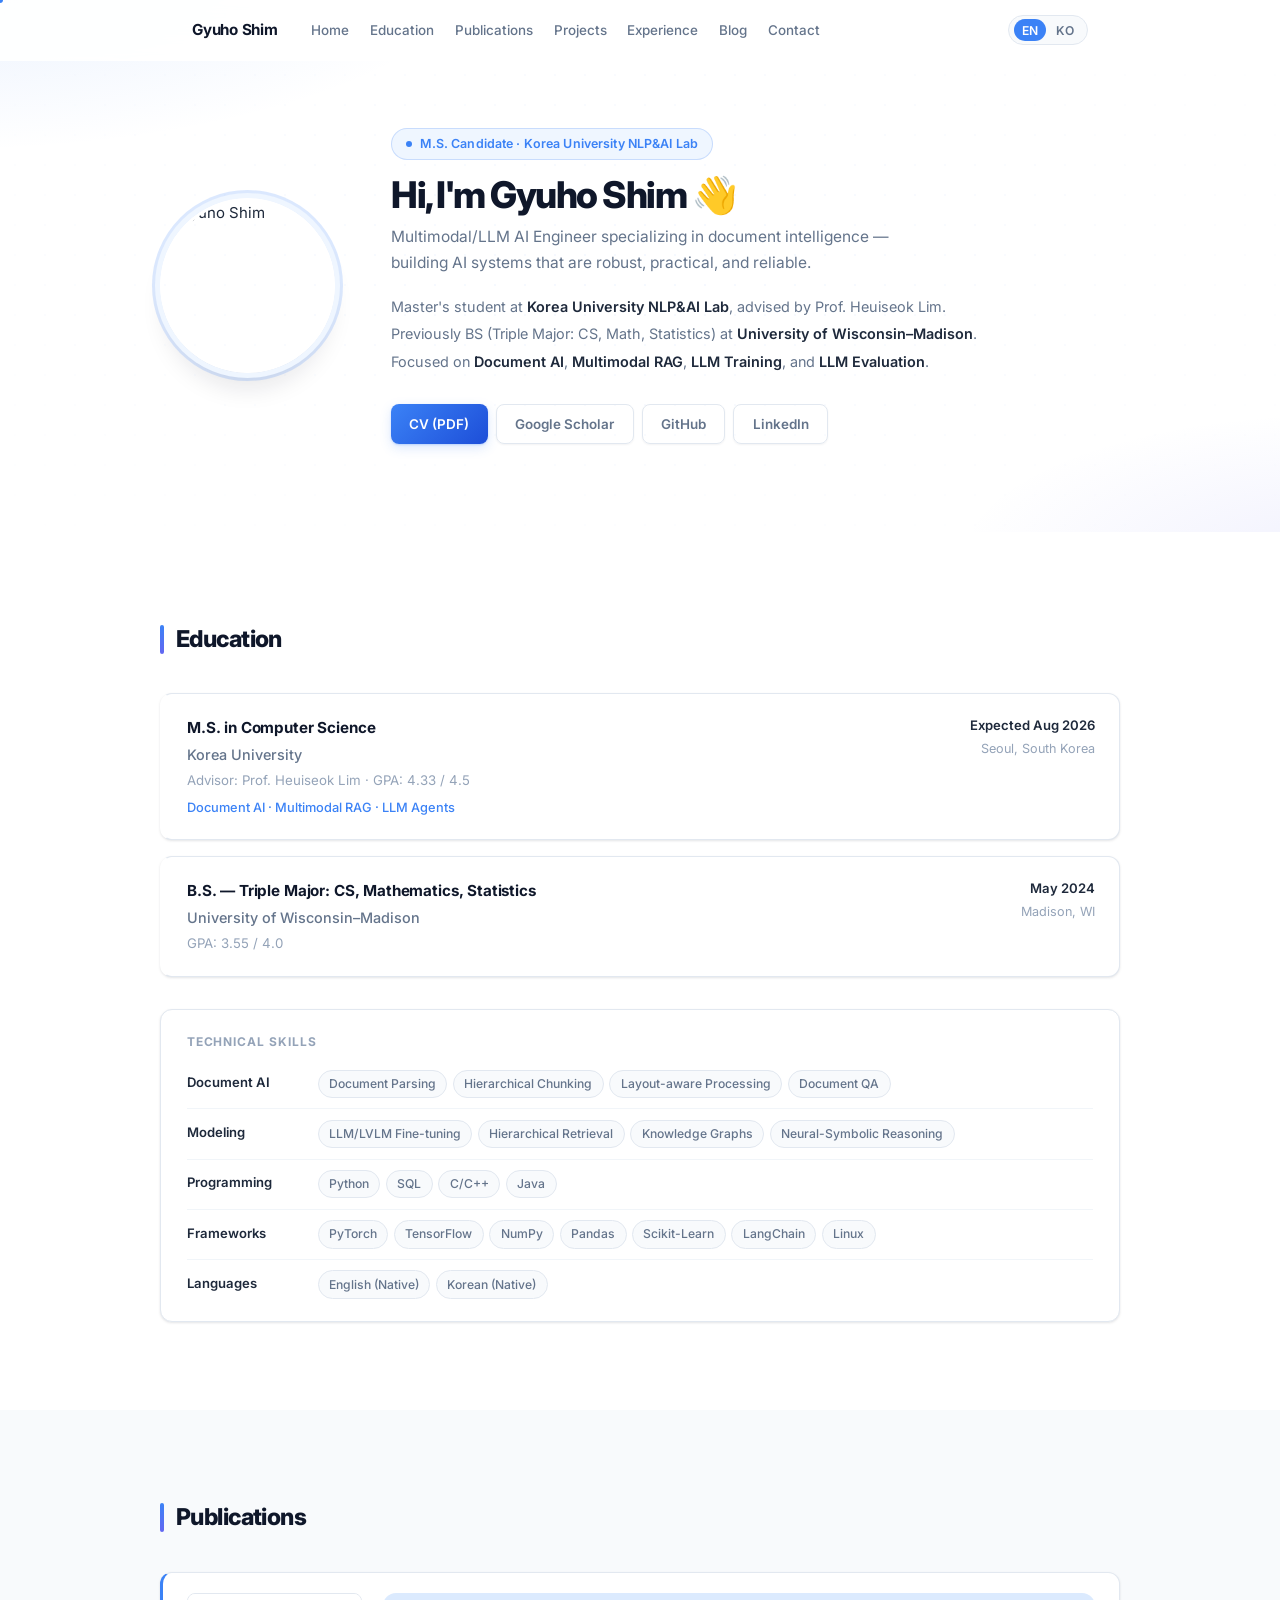
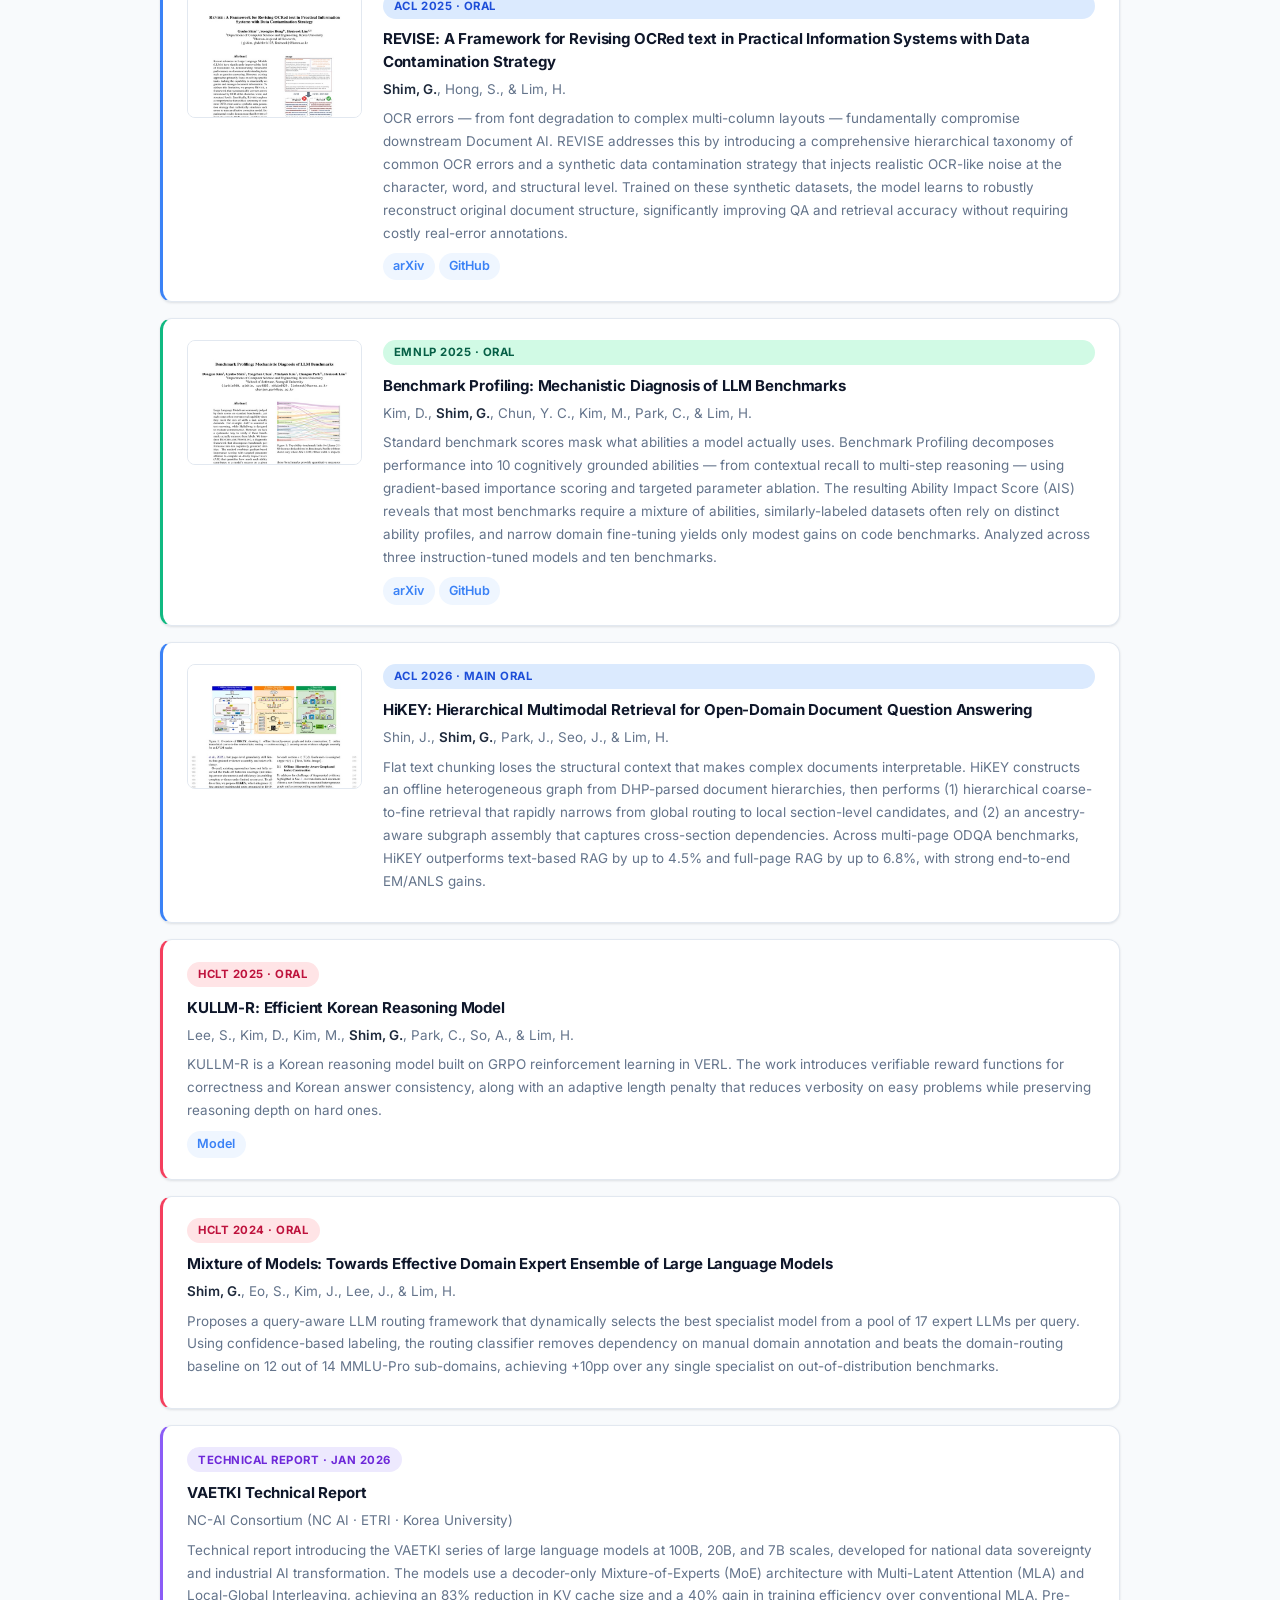
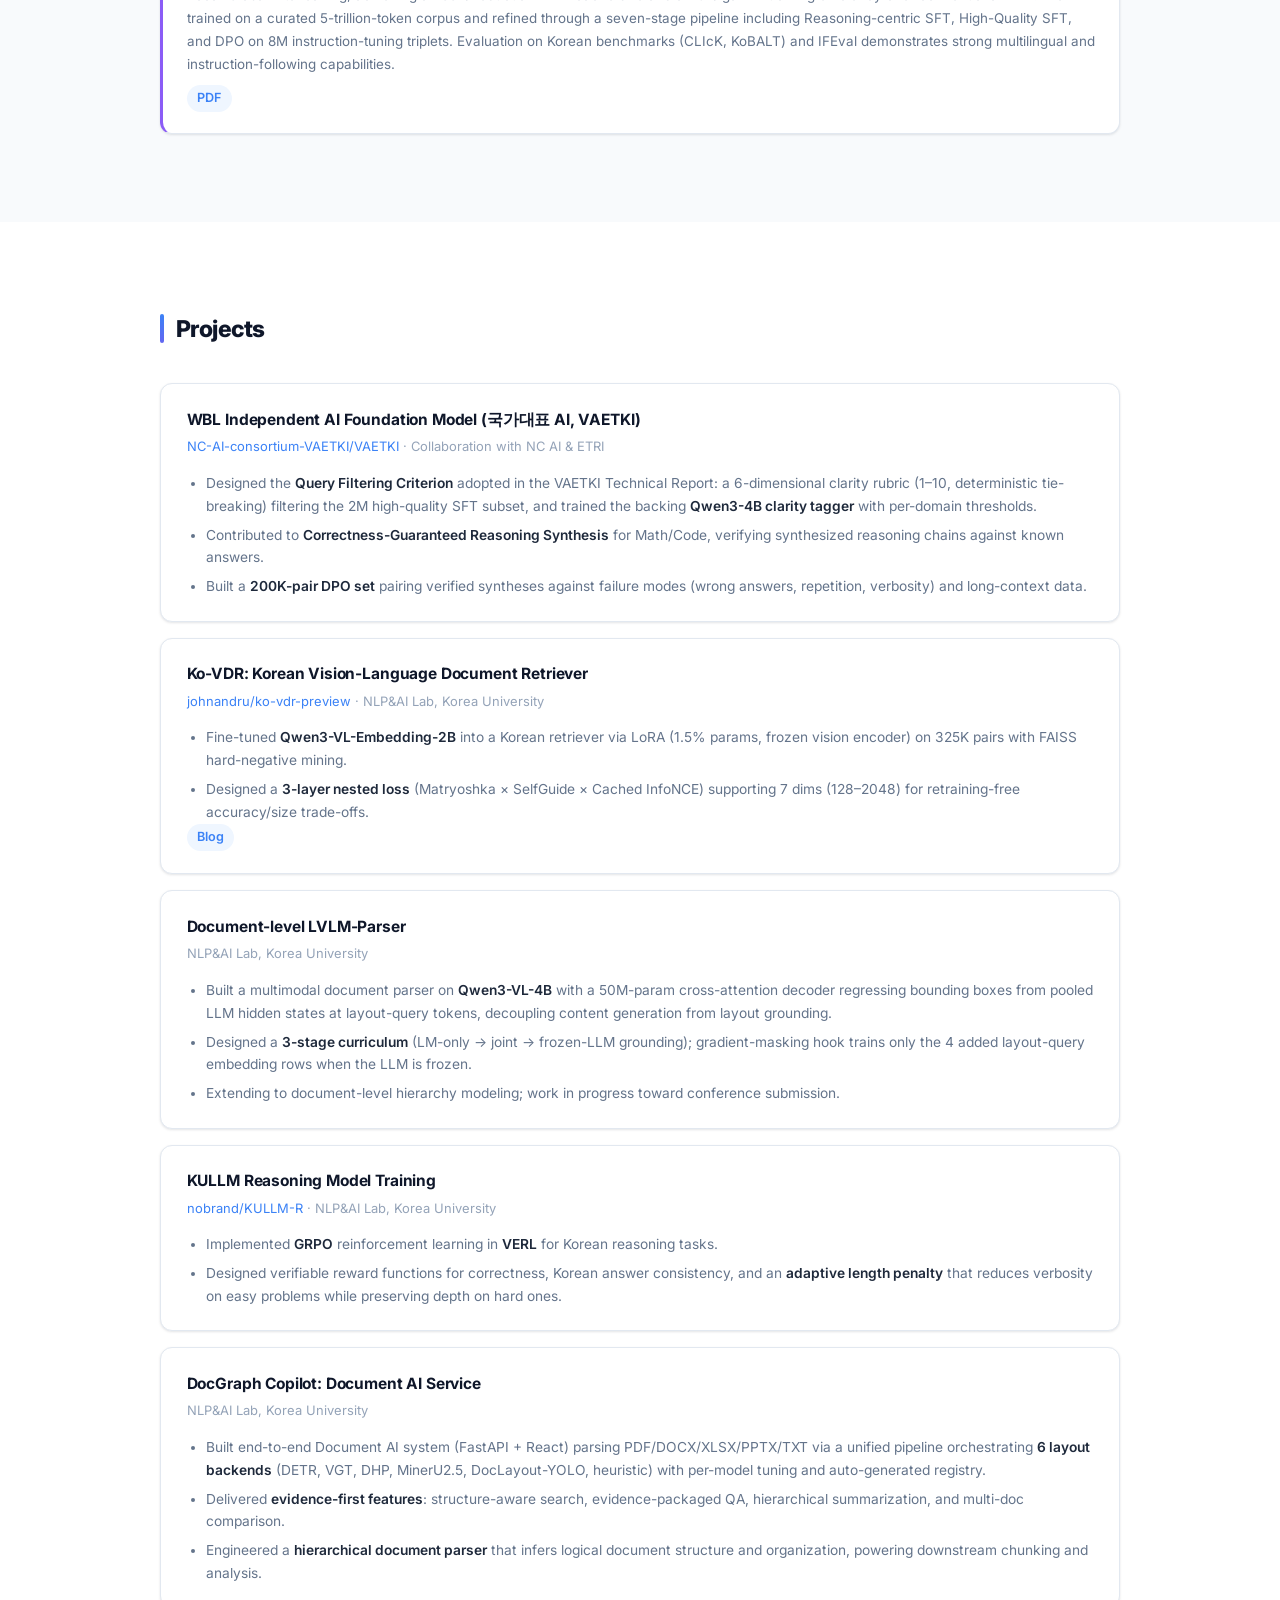
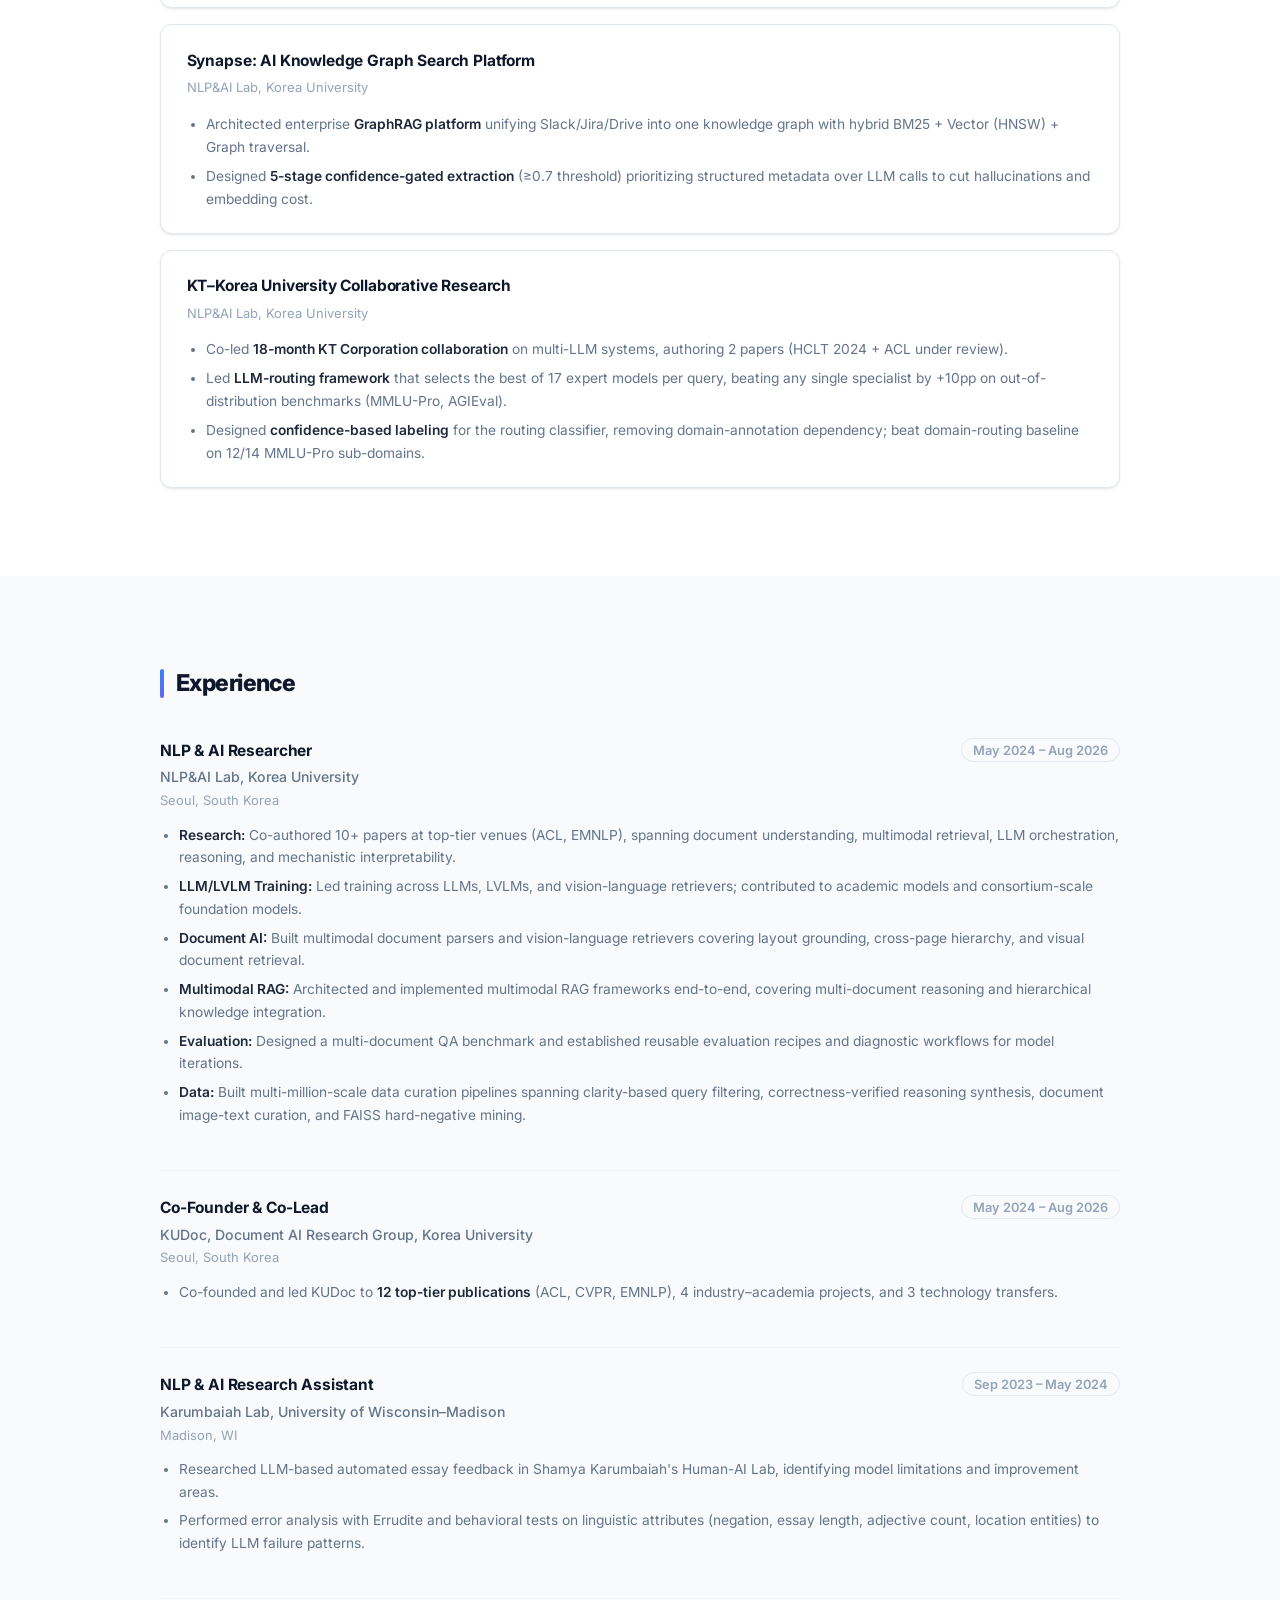
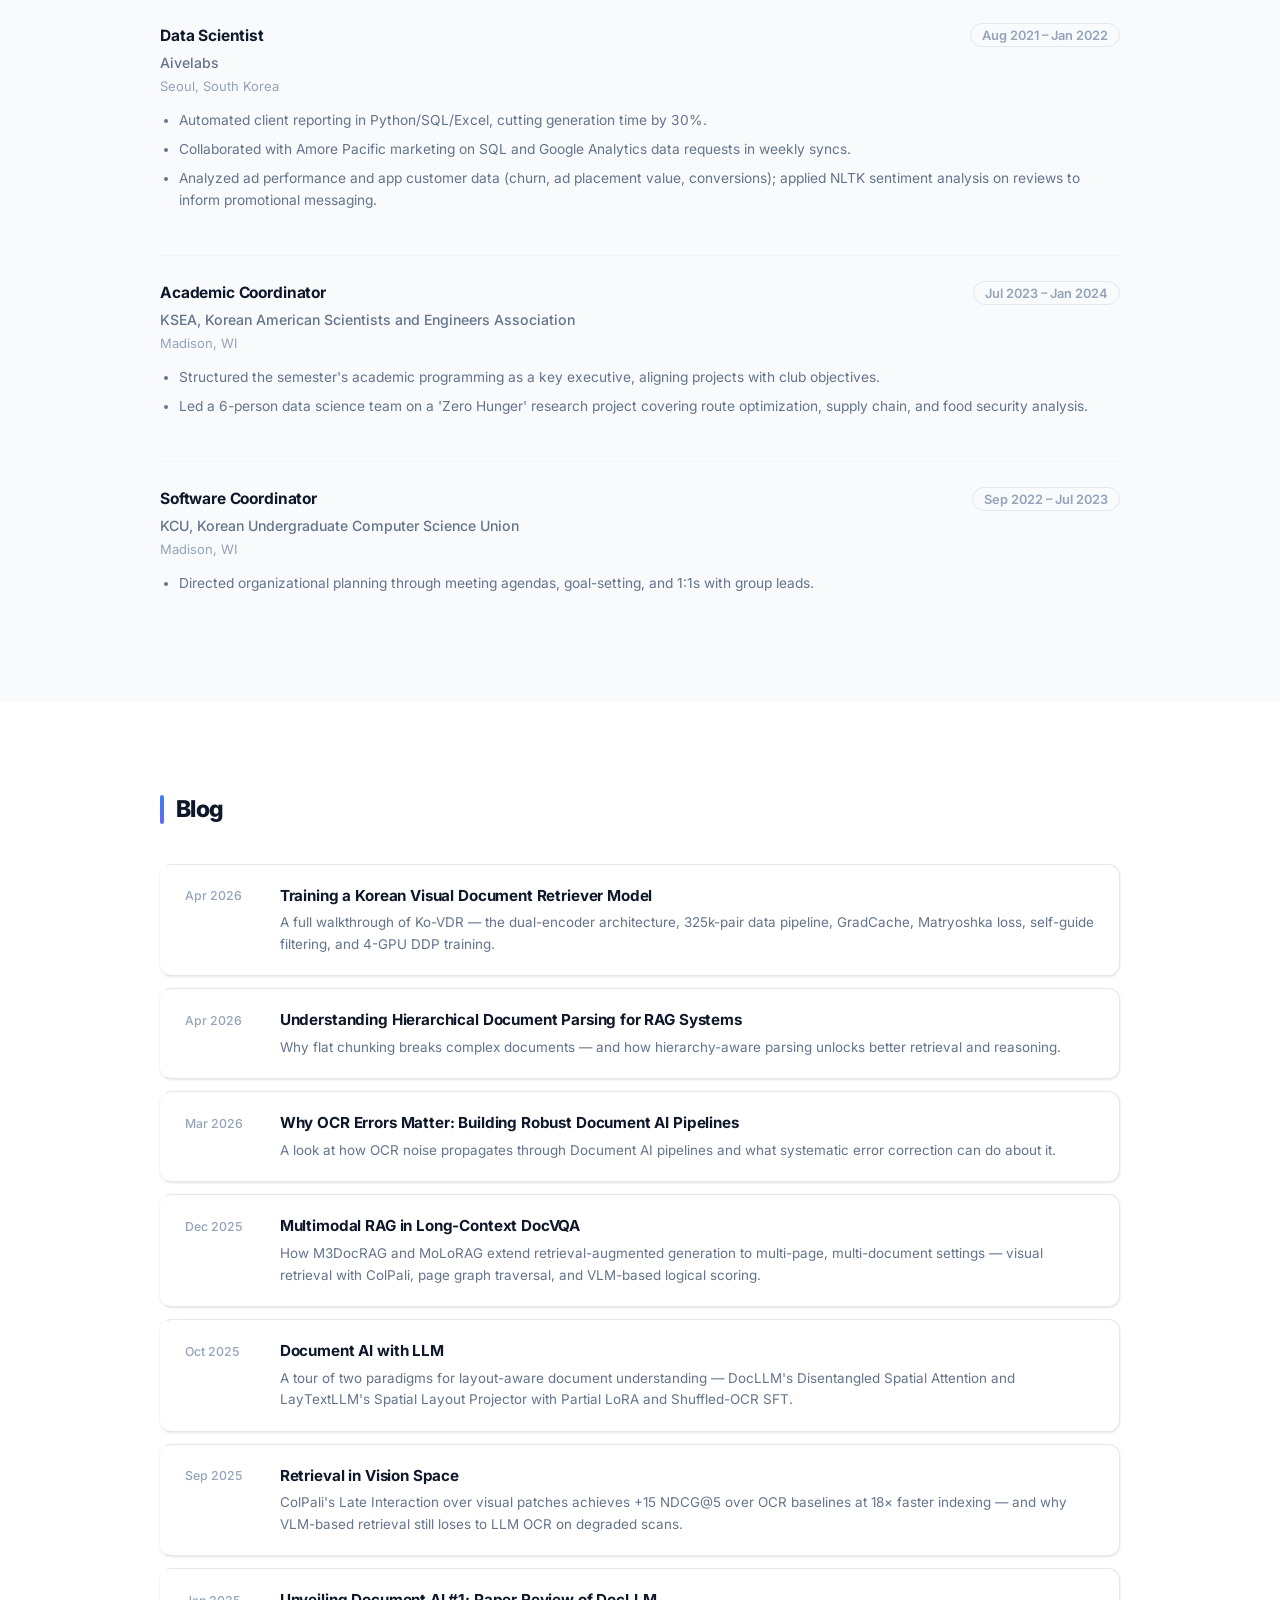
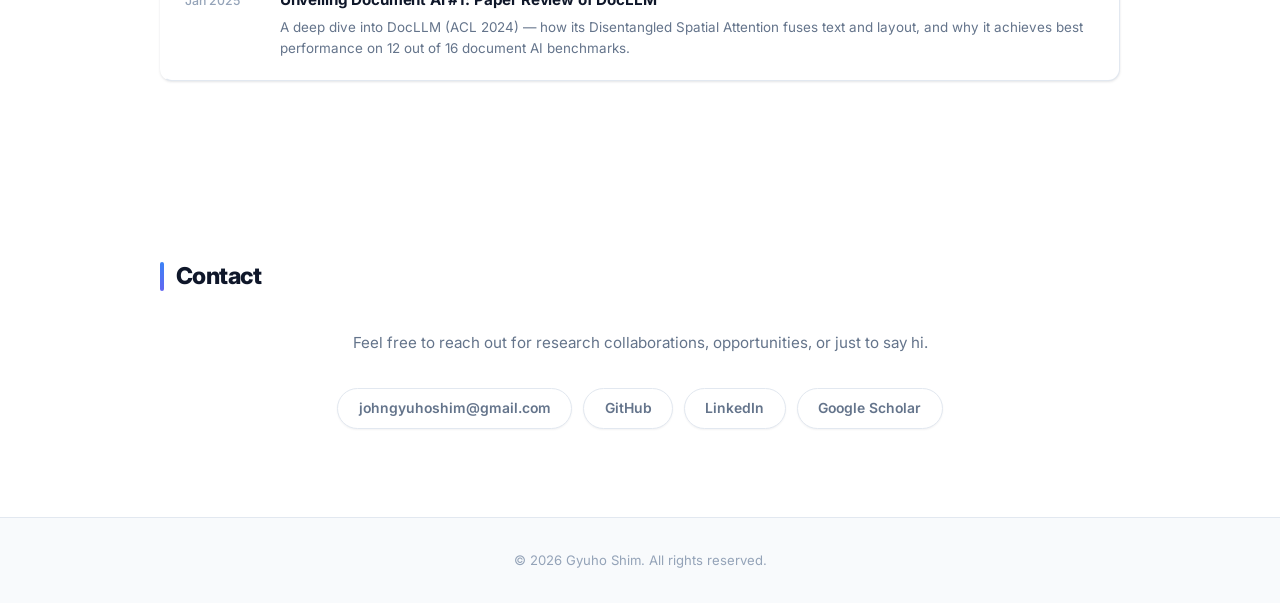
==== index.html @ e2cc8256 "Sort blog list newest-first by date Co-Authored-By: Claude Sonnet 4.6 <noreply@anthropic.com>" ====
<!DOCTYPE html>
<html lang="en">
<head>
  <meta charset="UTF-8" />
  <meta name="viewport" content="width=device-width, initial-scale=1.0" />
  <title>Gyuho Shim</title>
  <link rel="stylesheet" href="style.css" />
  <link rel="preconnect" href="https://fonts.googleapis.com" />
  <link href="https://fonts.googleapis.com/css2?family=Inter:wght@300;400;500;600;700&display=swap" rel="stylesheet" />
  <script type="application/ld+json">
  {
    "@context": "https://schema.org",
    "@type": "Person",
    "name": "Gyuho Shim",
    "jobTitle": "LLM Engineer / Researcher",
    "affiliation": { "@type": "Organization", "name": "Korea University NLP&AI Lab" },
    "url": "https://gyuhoshim.github.io",
    "sameAs": [
      "https://github.com/gyuhoshim",
      "https://www.linkedin.com/in/gyuho-s-039a73220/",
      "https://scholar.google.com/citations?user=6Oq0qSIAAAAJ"
    ],
    "knowsAbout": ["Large Language Models", "Document AI", "Multimodal RAG", "LLM Evaluation", "Mechanistic Interpretability"]
  }
  </script>
</head>
<body>

<div class="cursor-dot" id="cursorDot"></div>

<!-- ===== NAVIGATION ===== -->
<nav id="navbar">
  <div class="nav-inner">
    <span class="nav-name">Gyuho Shim</span>
    <ul class="nav-links">
      <li><a href="#home">Home</a></li>
      <li><a href="#education">Education</a></li>
      <li><a href="#publications">Publications</a></li>
      <li><a href="#projects">Projects</a></li>
      <li><a href="#experience">Experience</a></li>
      <li><a href="#blog">Blog</a></li>
      <li><a href="#contact">Contact</a></li>
    </ul>
    <div class="lang-toggle">
      <button class="lang-btn active" onclick="setLang('en')">EN</button>
      <span>|</span>
      <button class="lang-btn" onclick="setLang('ko')">KO</button>
    </div>
  </div>
</nav>

<!-- ===== HERO ===== -->
<section id="home" class="hero">
  <div class="hero-inner">
    <img
      src="https://avatars.githubusercontent.com/u/76989110?v=4"
      alt="Gyuho Shim"
      class="profile-photo"
      onmouseover="this.src='images/dd.jpeg'"
      onmouseout="this.src='https://avatars.githubusercontent.com/u/76989110?v=4'"
    />
    <div class="hero-text">
      <div class="status-badge en">M.S. Candidate · Korea University NLP&amp;AI Lab</div>
      <div class="status-badge ko" style="display:none">석사과정 · 고려대학교 NLP&amp;AI Lab</div>
      <h1 class="en">Hi, I'm Gyuho Shim 👋</h1>
      <h1 class="ko" style="display:none">안녕하세요, 심규호입니다 👋</h1>
      <p class="tagline en">Multimodal/LLM AI Engineer specializing in document intelligence — building AI systems that are robust, practical, and reliable.</p>
      <p class="tagline ko" style="display:none">문서 지능 특화 멀티모달/LLM AI 엔지니어 — 견고하고 실용적이며 신뢰할 수 있는 AI 시스템 구축.</p>
      <p class="bio en">
        Master's student at <strong>Korea University NLP&amp;AI Lab</strong>, advised by Prof. Heuiseok Lim.<br/>
        Previously BS (Triple Major: CS, Math, Statistics) at <strong>University of Wisconsin–Madison</strong>.<br/>
        Focused on <strong>Document AI</strong>, <strong>Multimodal RAG</strong>, <strong>LLM Training</strong>, and <strong>LLM Evaluation</strong>.
      </p>
      <p class="bio ko" style="display:none">
        고려대학교 NLP&amp;AI Lab 석사과정 (지도교수: 임희석 교수님).<br/>
        이전에 위스콘신-매디슨 대학교 CS·수학·통계 트리플 전공 학사 취득.<br/>
        Document AI, Multimodal RAG, LLM 학습 및 평가 연구.
      </p>
      <div class="hero-links">
        <a href="bio/resume.pdf" class="btn" target="_blank">CV (PDF)</a>
        <a href="https://scholar.google.com/citations?user=6Oq0qSIAAAAJ" class="btn btn-outline" target="_blank">Google Scholar</a>
        <a href="https://github.com/gyuhoshim" class="btn btn-outline" target="_blank">GitHub</a>
        <a href="https://www.linkedin.com/in/gyuho-s-039a73220/" class="btn btn-outline" target="_blank">LinkedIn</a>
      </div>
    </div>
  </div>
</section>

<!-- ===== EDUCATION ===== -->
<section id="education">
  <div class="container">
    <h2 class="section-title en">Education</h2>
    <h2 class="section-title ko" style="display:none">학력</h2>
    <div class="edu-list">

      <div class="edu-item">
        <div class="edu-left">
          <div class="edu-degree en">M.S. in Computer Science</div>
          <div class="edu-degree ko" style="display:none">컴퓨터공학 석사</div>
          <div class="edu-school">Korea University</div>
          <div class="edu-detail en">Advisor: Prof. Heuiseok Lim · GPA: 4.33 / 4.5</div>
          <div class="edu-detail ko" style="display:none">지도교수: 임희석 교수님 · 학점: 4.33 / 4.5</div>
          <div class="edu-focus en">Document AI · Multimodal RAG · LLM Agents</div>
          <div class="edu-focus ko" style="display:none">Document AI · Multimodal RAG · LLM 에이전트</div>
        </div>
        <div class="edu-right">
          <span class="edu-date">Expected Aug 2026</span>
          <span class="edu-location">Seoul, South Korea</span>
        </div>
      </div>

      <div class="edu-item">
        <div class="edu-left">
          <div class="edu-degree en">B.S. — Triple Major: CS, Mathematics, Statistics</div>
          <div class="edu-degree ko" style="display:none">학사 — CS · 수학 · 통계 트리플 전공</div>
          <div class="edu-school">University of Wisconsin–Madison</div>
          <div class="edu-detail en">GPA: 3.55 / 4.0</div>
          <div class="edu-detail ko" style="display:none">학점: 3.55 / 4.0</div>
        </div>
        <div class="edu-right">
          <span class="edu-date">May 2024</span>
          <span class="edu-location">Madison, WI</span>
        </div>
      </div>

    </div>

    <div class="skills-block">
      <h3 class="en">Technical Skills</h3>
      <h3 class="ko" style="display:none">기술 스택</h3>
      <div class="skill-row">
        <span class="skill-label">Document AI</span>
        <div class="skill-chips">
          <span class="chip">Document Parsing</span>
          <span class="chip">Hierarchical Chunking</span>
          <span class="chip">Layout-aware Processing</span>
          <span class="chip">Document QA</span>
        </div>
      </div>
      <div class="skill-row">
        <span class="skill-label">Modeling</span>
        <div class="skill-chips">
          <span class="chip">LLM/LVLM Fine-tuning</span>
          <span class="chip">Hierarchical Retrieval</span>
          <span class="chip">Knowledge Graphs</span>
          <span class="chip">Neural-Symbolic Reasoning</span>
        </div>
      </div>
      <div class="skill-row">
        <span class="skill-label">Programming</span>
        <div class="skill-chips">
          <span class="chip">Python</span>
          <span class="chip">SQL</span>
          <span class="chip">C/C++</span>
          <span class="chip">Java</span>
        </div>
      </div>
      <div class="skill-row">
        <span class="skill-label">Frameworks</span>
        <div class="skill-chips">
          <span class="chip">PyTorch</span>
          <span class="chip">TensorFlow</span>
          <span class="chip">NumPy</span>
          <span class="chip">Pandas</span>
          <span class="chip">Scikit-Learn</span>
          <span class="chip">LangChain</span>
          <span class="chip">Linux</span>
        </div>
      </div>
      <div class="skill-row">
        <span class="skill-label">Languages</span>
        <div class="skill-chips">
          <span class="chip">English (Native)</span>
          <span class="chip">Korean (Native)</span>
        </div>
      </div>
    </div>
  </div>
</section>

<!-- ===== PUBLICATIONS ===== -->
<section id="publications" class="section-alt">
  <div class="container">
    <h2 class="section-title en">Publications</h2>
    <h2 class="section-title ko" style="display:none">논문</h2>
    <div class="pub-list">

      <div class="pub-card pub-card-fig">
        <img src="images/papers/revise.jpg" alt="REVISE figure" class="pub-fig" />
        <div class="pub-body">
          <div class="pub-venue venue-acl">ACL 2025 · Oral</div>
          <div class="pub-title">REVISE: A Framework for Revising OCRed text in Practical Information Systems with Data Contamination Strategy</div>
          <div class="pub-authors"><strong>Shim, G.</strong>, Hong, S., &amp; Lim, H.</div>
          <div class="pub-desc en">
            OCR errors — from font degradation to complex multi-column layouts — fundamentally compromise downstream Document AI. REVISE addresses this by introducing a comprehensive hierarchical taxonomy of common OCR errors and a synthetic data contamination strategy that injects realistic OCR-like noise at the character, word, and structural level. Trained on these synthetic datasets, the model learns to robustly reconstruct original document structure, significantly improving QA and retrieval accuracy without requiring costly real-error annotations.
          </div>
          <div class="pub-desc ko" style="display:none">
            폰트 열화에서 복잡한 다단 레이아웃까지 다양한 OCR 오류를 포괄하는 계층적 분류 체계를 제안하고, 합성 데이터 오염 전략으로 현실적인 OCR 노이즈를 주입해 문서 원본 구조를 복원하는 프레임워크. 실제 오류 어노테이션 없이도 QA 및 검색 정확도를 유의미하게 개선.
          </div>
          <div class="pub-links">
            <a href="https://arxiv.org/abs/2604.08115" target="_blank">arXiv</a>
            <a href="https://github.com/gyuhoshim/revise-ocr-correction" target="_blank">GitHub</a>
          </div>
        </div>
      </div>

      <div class="pub-card pub-card-fig">
        <img src="images/papers/benchmark_profiling.jpg" alt="Benchmark Profiling figure" class="pub-fig" />
        <div class="pub-body">
          <div class="pub-venue venue-emnlp">EMNLP 2025 · Oral</div>
          <div class="pub-title">Benchmark Profiling: Mechanistic Diagnosis of LLM Benchmarks</div>
          <div class="pub-authors">Kim, D., <strong>Shim, G.</strong>, Chun, Y. C., Kim, M., Park, C., &amp; Lim, H.</div>
          <div class="pub-desc en">
            Standard benchmark scores mask what abilities a model actually uses. Benchmark Profiling decomposes performance into 10 cognitively grounded abilities — from contextual recall to multi-step reasoning — using gradient-based importance scoring and targeted parameter ablation. The resulting Ability Impact Score (AIS) reveals that most benchmarks require a mixture of abilities, similarly-labeled datasets often rely on distinct ability profiles, and narrow domain fine-tuning yields only modest gains on code benchmarks. Analyzed across three instruction-tuned models and ten benchmarks.
          </div>
          <div class="pub-desc ko" style="display:none">
            표준 벤치마크 점수가 숨기는 실제 모델 능력을 10가지 인지적 능력으로 분해. 그래디언트 기반 중요도 점수와 타겟 파라미터 제거를 통해 Ability Impact Score(AIS) 산출. 대부분의 벤치마크가 복수의 능력을 요구하며, 유사 레이블 데이터셋도 서로 다른 능력 프로파일을 가짐을 발견.
          </div>
          <div class="pub-links">
            <a href="https://arxiv.org/abs/2510.01232" target="_blank">arXiv</a>
            <a href="https://github.com/junkim100/Benchmark-Profiling" target="_blank">GitHub</a>
          </div>
        </div>
      </div>

      <div class="pub-card pub-card-fig">
        <img src="images/papers/hikey.jpg" alt="HiKEY figure" class="pub-fig" />
        <div class="pub-body">
          <div class="pub-venue venue-acl">ACL 2026 · Main Oral</div>
          <div class="pub-title">HiKEY: Hierarchical Multimodal Retrieval for Open-Domain Document Question Answering</div>
          <div class="pub-authors">Shin, J., <strong>Shim, G.</strong>, Park, J., Seo, J., &amp; Lim, H.</div>
          <div class="pub-desc en">
            Flat text chunking loses the structural context that makes complex documents interpretable. HiKEY constructs an offline heterogeneous graph from DHP-parsed document hierarchies, then performs (1) hierarchical coarse-to-fine retrieval that rapidly narrows from global routing to local section-level candidates, and (2) an ancestry-aware subgraph assembly that captures cross-section dependencies. Across multi-page ODQA benchmarks, HiKEY outperforms text-based RAG by up to 4.5% and full-page RAG by up to 6.8%, with strong end-to-end EM/ANLS gains.
          </div>
          <div class="pub-desc ko" style="display:none">
            DHP 파싱 기반 오프라인 이종 계층 그래프를 구축하고, 전역 라우팅에서 로컬 섹션 수준 후보로 좁혀가는 계층적 코스-투-파인 검색과 조상 인식 서브그래프 조합을 수행. 텍스트 기반 RAG 대비 최대 4.5%, 전체 페이지 RAG 대비 최대 6.8% 성능 향상.
          </div>
        </div>
      </div>

      <!--
      <div class="pub-card pub-card-fig">
        <img src="images/papers/crossdocvqa.jpg" alt="CrossDocVQA figure" class="pub-fig" />
        <div class="pub-body">
          <div class="pub-venue venue-review">ARR 2026 · Under Review</div>
          <div class="pub-title">CrossDocVQA: A Page-Grounded Diagnostic Benchmark for Open-Domain Cross-Document Multimodal QA</div>
          <div class="pub-authors"><strong>Shim, G.</strong>, Shin, J., Kim, D., Seo, J., &amp; Lim, H.</div>
          <div class="pub-desc en">
            Real-world questions rarely have answers neatly contained in a single document — evidence is often dispersed across tables, figures, and text in multiple PDFs. CrossDocVQA provides a page-grounded diagnostic benchmark specifically targeting this gap: each question requires synthesizing evidence across document boundaries, with supporting pages explicitly annotated. An agent-assisted curation pipeline validates evidence units and assigns page-level grounding. The companion CrossDocRAG baseline integrates document-level priors with page-level retrieval, serving as a reference for future cross-document multimodal reasoning systems.
          </div>
          <div class="pub-desc ko" style="display:none">
            실제 질문은 여러 PDF의 표·그림·텍스트에 흩어진 근거를 종합해야 하는 경우가 많음. CrossDocVQA는 이 갭을 타겟으로 하는 페이지 수준 어노테이션 진단 벤치마크로, 에이전트 보조 큐레이션 파이프라인과 CrossDocRAG 베이스라인을 함께 제공.
          </div>
          <div class="pub-links">
            <a href="https://github.com/gyuhoshim/CrossDocVQA" target="_blank">GitHub</a>
          </div>
        </div>
      </div>

      <div class="pub-card pub-card-fig">
        <img src="images/papers/pilar.jpg" alt="PILAR figure" class="pub-fig" />
        <div class="pub-body">
          <div class="pub-venue venue-review">ARR 2026 · Under Review</div>
          <div class="pub-title">PILAR: A Page-Grounded Unified Evidence Representation via an Entity-Linked Assertion Graph for Open-Domain QA Agents over Multimodal Document Corpora</div>
          <div class="pub-authors">Shin, J., <strong>Shim, G.</strong>, Lee, J., &amp; Seo, J.</div>
          <div class="pub-desc en">
            Retrieved evidence from multimodal documents — sentences, table cells, figure captions — lives in disconnected representational spaces, making it hard for QA agents to reason across them. PILAR maps all evidence types into a unified entity-linked assertion graph with strict page-level provenance. Each fact becomes a node linked by entity relationships, enabling graph-traversal reasoning across cross-page and cross-document evidence. PILAR achieves +1.6 EM over flat retrieval and +5.9 EM on 3-hop questions in a shared-reader evaluation across 4 frameworks and 14 retrieval backends.
          </div>
          <div class="pub-desc ko" style="display:none">
            문장·표 셀·그림 캡션 등 이기종 근거를 페이지 수준 출처가 보존된 통합 엔티티 연결 단언 그래프로 매핑. 그래프 순회 추론으로 크로스 페이지·크로스 문서 근거 처리. 플랫 검색 대비 EM +1.6, 3-홉 질문에서 +5.9 달성.
          </div>
        </div>
      </div>

      <div class="pub-card pub-card-fig">
        <img src="images/papers/towards_comprehension.jpg" alt="Towards Computational Comprehension" class="pub-fig" />
        <div class="pub-body">
          <div class="pub-venue venue-review">ACL 2026 · Under Review</div>
          <div class="pub-title">Towards Computational Comprehension: A Non-Anthropocentric Framework for Evaluating LLM Understanding</div>
          <div class="pub-authors">Kim, D., <strong>Shim, G.</strong>, Kim, M., Park, C., &amp; Lim, H.</div>
          <div class="pub-desc en">
            Anthropocentric benchmarks — designed around human-centric tasks like reading comprehension and analogical reasoning — may not capture what LLMs genuinely understand. This position paper introduces <em>Computational Comprehension</em> as an alternative: a framework that tests whether a model maintains concept-level invariance under input transformations, probes how subtle contextual shifts affect downstream reasoning, and measures the depth of a model's internal conceptual grounding beyond surface-level pattern matching. The framework proposes three evaluation principles and demonstrates how existing benchmarks inadequately surface these distinctions.
          </div>
          <div class="pub-desc ko" style="display:none">
            인간 중심 벤치마크의 한계를 지적하고 입력 변환 하에서 개념 수준 불변성을 테스트하는 비인간 중심 평가 프레임워크 Computational Comprehension 제안. 표층 패턴 매칭을 넘어 모델의 내부 개념적 근거 깊이를 측정하는 세 가지 평가 원칙 제시.
          </div>
        </div>
      </div>

      <div class="pub-card pub-card-fig">
        <img src="images/papers/mixture_of_models.jpg" alt="Mixture-of-Models figure" class="pub-fig" />
        <div class="pub-body">
          <div class="pub-venue venue-review">ARR 2026 · Under Review</div>
          <div class="pub-title">Mixture-of-Models: A Loosely-coupled LLM Orchestration Framework for Multi-Domain Task Solving</div>
          <div class="pub-authors">Hong, S., <strong>Shim, G.</strong>, Eo, S., Kim, J., Lee, J., &amp; Lim, H.</div>
          <div class="pub-desc en">
            Specialized LLMs excel within their target domains but degrade sharply on out-of-distribution inputs — and training a single model to cover all domains is resource-prohibitive. MoM proposes a loosely-coupled orchestration approach: a lightweight orchestrator is trained to dynamically route each query to the most suitable specialist LLM from a publicly available pool, using confidence scores as guidance. At inference time, only the selected model runs, making the system both efficient and adaptive. MoM consistently outperforms any individual specialist model in both in-distribution and out-of-distribution scenarios across mathematics, medicine, and legal domains.
          </div>
          <div class="pub-desc ko" style="display:none">
            공개 LLM 풀에서 쿼리별로 가장 적합한 전문 모델을 신뢰도 점수 기반으로 선택하는 경량 오케스트레이터 훈련. 수학·의학·법률 도메인에서 개별 전문 모델 대비 인도메인·아웃오브도메인 모두 일관되게 우수한 성능 달성.
          </div>
        </div>
      </div>
      -->

      <div class="pub-card">
        <div class="pub-venue venue-hclt">HCLT 2025 · Oral</div>
        <div class="pub-title">KULLM-R: Efficient Korean Reasoning Model</div>
        <div class="pub-authors">Lee, S., Kim, D., Kim, M., <strong>Shim, G.</strong>, Park, C., So, A., &amp; Lim, H.</div>
        <div class="pub-desc en">
          KULLM-R is a Korean reasoning model built on GRPO reinforcement learning in VERL. The work introduces verifiable reward functions for correctness and Korean answer consistency, along with an adaptive length penalty that reduces verbosity on easy problems while preserving reasoning depth on hard ones.
        </div>
        <div class="pub-desc ko" style="display:none">
          VERL 기반 GRPO 강화학습으로 구축한 한국어 추론 모델. 정답 일치도 및 한국어 답변 일관성에 대한 검증 가능한 보상 함수와, 쉬운 문제의 과도한 장황함을 줄이면서 어려운 문제의 추론 깊이를 유지하는 적응형 길이 패널티 도입.
        </div>
        <div class="pub-links">
          <a href="https://huggingface.co/nobrand/KULLM-R" target="_blank">Model</a>
        </div>
      </div>

      <div class="pub-card">
        <div class="pub-venue venue-hclt">HCLT 2024 · Oral</div>
        <div class="pub-title">Mixture of Models: Towards Effective Domain Expert Ensemble of Large Language Models</div>
        <div class="pub-authors"><strong>Shim, G.</strong>, Eo, S., Kim, J., Lee, J., &amp; Lim, H.</div>
        <div class="pub-desc en">
          Proposes a query-aware LLM routing framework that dynamically selects the best specialist model from a pool of 17 expert LLMs per query. Using confidence-based labeling, the routing classifier removes dependency on manual domain annotation and beats the domain-routing baseline on 12 out of 14 MMLU-Pro sub-domains, achieving +10pp over any single specialist on out-of-distribution benchmarks.
        </div>
        <div class="pub-desc ko" style="display:none">
          17개 전문 LLM 풀에서 쿼리별로 최적 모델을 동적으로 선택하는 라우팅 프레임워크. 신뢰도 기반 레이블링으로 수동 도메인 어노테이션 의존성 제거. MMLU-Pro 14개 서브도메인 중 12개에서 도메인 라우팅 기준선 초과, OOD 벤치마크에서 단일 전문 모델 대비 +10pp 달성.
        </div>
      </div>

      <div class="pub-card">
        <div class="pub-venue venue-report">Technical Report · Jan 2026</div>
        <div class="pub-title">VAETKI Technical Report</div>
        <div class="pub-authors">NC-AI Consortium (NC AI · ETRI · Korea University)</div>
        <div class="pub-desc en">
          Technical report introducing the VAETKI series of large language models at 100B, 20B, and 7B scales, developed for national data sovereignty and industrial AI transformation. The models use a decoder-only Mixture-of-Experts (MoE) architecture with Multi-Latent Attention (MLA) and Local-Global Interleaving, achieving an 83% reduction in KV cache size and a 40% gain in training efficiency over conventional MLA. Pre-trained on a curated 5-trillion-token corpus and refined through a seven-stage pipeline including Reasoning-centric SFT, High-Quality SFT, and DPO on 8M instruction-tuning triplets. Evaluation on Korean benchmarks (CLIcK, KoBALT) and IFEval demonstrates strong multilingual and instruction-following capabilities.
        </div>
        <div class="pub-desc ko" style="display:none">
          국가 데이터 주권 및 산업 AI 전환을 위한 100B·20B·7B 규모 VAETKI 시리즈 소개. MoE + MLA + Local-Global Interleaving 아키텍처로 KV 캐시 83% 절감, 학습 효율 40% 향상. 5조 토큰 사전학습 및 7단계 후처리 파이프라인 적용. CLIcK·KoBALT·IFEval에서 강력한 한국어·다국어·명령 수행 능력 검증.
        </div>
        <div class="pub-links">
          <a href="https://github.com/wbl-ncai/VAETKI/blob/releases/v1.0.0/VAETKI_Technical_Report.pdf" target="_blank">PDF</a>
        </div>
      </div>

    </div>
  </div>
</section>

<!-- ===== PROJECTS ===== -->
<section id="projects">
  <div class="container">
    <h2 class="section-title en">Projects</h2>
    <h2 class="section-title ko" style="display:none">프로젝트</h2>
    <div class="proj-list">

      <div class="proj-card">
        <div class="proj-header">
          <div>
            <div class="proj-title">WBL Independent AI Foundation Model (국가대표 AI, VAETKI)</div>
            <div class="proj-collab en">
              <a href="https://huggingface.co/NC-AI-consortium-VAETKI/VAETKI" target="_blank">NC-AI-consortium-VAETKI/VAETKI</a>
              · Collaboration with NC AI &amp; ETRI
            </div>
            <div class="proj-collab ko" style="display:none">NC AI &amp; ETRI 협력</div>
          </div>
        </div>
        <ul class="proj-bullets en">
          <li>Designed the <strong>Query Filtering Criterion</strong> adopted in the VAETKI Technical Report: a 6-dimensional clarity rubric (1–10, deterministic tie-breaking) filtering the 2M high-quality SFT subset, and trained the backing <strong>Qwen3-4B clarity tagger</strong> with per-domain thresholds.</li>
          <li>Contributed to <strong>Correctness-Guaranteed Reasoning Synthesis</strong> for Math/Code, verifying synthesized reasoning chains against known answers.</li>
          <li>Built a <strong>200K-pair DPO set</strong> pairing verified syntheses against failure modes (wrong answers, repetition, verbosity) and long-context data.</li>
        </ul>
        <ul class="proj-bullets ko" style="display:none">
          <li>VAETKI 기술 보고서에 채택된 <strong>쿼리 필터링 기준</strong> 설계: 200만 고품질 SFT 서브셋을 필터링하는 6차원 명확성 루브릭(1–10, 결정론적 동점 처리) 및 도메인별 임계값 적용 <strong>Qwen3-4B 명확성 태거</strong> 학습.</li>
          <li>수학/코드 <strong>정답 보장 추론 합성</strong>에 기여: 합성된 추론 체인을 알려진 정답과 대조 검증.</li>
          <li>검증된 합성과 실패 사례(오답, 반복, 장황함)를 대조한 <strong>20만 쌍 DPO 세트</strong> 및 긴 컨텍스트 데이터 구축.</li>
        </ul>
      </div>

      <div class="proj-card">
        <div class="proj-header">
          <div>
            <div class="proj-title">Ko-VDR: Korean Vision-Language Document Retriever</div>
            <div class="proj-collab en">
              <a href="https://huggingface.co/johnandru/ko-vdr-preview" target="_blank">johnandru/ko-vdr-preview</a>
              · NLP&amp;AI Lab, Korea University
            </div>
            <div class="proj-collab ko" style="display:none">고려대학교 NLP&amp;AI Lab</div>
          </div>
        </div>
        <ul class="proj-bullets en">
          <li>Fine-tuned <strong>Qwen3-VL-Embedding-2B</strong> into a Korean retriever via LoRA (1.5% params, frozen vision encoder) on 325K pairs with FAISS hard-negative mining.</li>
          <li>Designed a <strong>3-layer nested loss</strong> (Matryoshka × SelfGuide × Cached InfoNCE) supporting 7 dims (128–2048) for retraining-free accuracy/size trade-offs.</li>
        </ul>
        <ul class="proj-bullets ko" style="display:none">
          <li>LoRA(파라미터 1.5%, 비전 인코더 동결)로 32만5천 쌍에 FAISS 하드 네거티브 마이닝을 적용해 <strong>Qwen3-VL-Embedding-2B</strong>를 한국어 검색기로 파인튜닝.</li>
          <li>재학습 없이 정확도/크기 트레이드오프를 지원하는 7가지 차원(128–2048)의 <strong>3중 중첩 손실</strong>(Matryoshka × SelfGuide × Cached InfoNCE) 설계.</li>
        </ul>
        <div class="pub-links">
          <a href="https://gyuhoshim.github.io/blog/training-korean-visual-document-retriever.html" target="_blank">Blog</a>
        </div>
      </div>

      <div class="proj-card">
        <div class="proj-header">
          <div>
            <div class="proj-title">Document-level LVLM-Parser</div>
            <div class="proj-collab en">NLP&amp;AI Lab, Korea University</div>
            <div class="proj-collab ko" style="display:none">고려대학교 NLP&amp;AI Lab</div>
          </div>
        </div>
        <ul class="proj-bullets en">
          <li>Built a multimodal document parser on <strong>Qwen3-VL-4B</strong> with a 50M-param cross-attention decoder regressing bounding boxes from pooled LLM hidden states at layout-query tokens, decoupling content generation from layout grounding.</li>
          <li>Designed a <strong>3-stage curriculum</strong> (LM-only → joint → frozen-LLM grounding); gradient-masking hook trains only the 4 added layout-query embedding rows when the LLM is frozen.</li>
          <li>Extending to document-level hierarchy modeling; work in progress toward conference submission.</li>
        </ul>
        <ul class="proj-bullets ko" style="display:none">
          <li>레이아웃 쿼리 토큰에서 풀링된 LLM 은닉 상태로 바운딩 박스를 회귀하는 5천만 파라미터 크로스 어텐션 디코더를 <strong>Qwen3-VL-4B</strong>에 결합한 멀티모달 문서 파서 구축.</li>
          <li><strong>3단계 커리큘럼</strong>(LM 단독 → 공동 → 동결 LLM 그라운딩) 설계; LLM 동결 시 추가된 4개 레이아웃 쿼리 임베딩 행만 학습하는 그래디언트 마스킹 훅 적용.</li>
          <li>문서 수준 계층 모델링으로 확장 중; 학술대회 제출 준비 중.</li>
        </ul>
      </div>

      <div class="proj-card">
        <div class="proj-header">
          <div>
            <div class="proj-title">KULLM Reasoning Model Training</div>
            <div class="proj-collab">
              <a href="https://huggingface.co/nobrand/KULLM-R" target="_blank">nobrand/KULLM-R</a>
              · NLP&amp;AI Lab, Korea University
            </div>
          </div>
        </div>
        <ul class="proj-bullets en">
          <li>Implemented <strong>GRPO</strong> reinforcement learning in <strong>VERL</strong> for Korean reasoning tasks.</li>
          <li>Designed verifiable reward functions for correctness, Korean answer consistency, and an <strong>adaptive length penalty</strong> that reduces verbosity on easy problems while preserving depth on hard ones.</li>
        </ul>
        <ul class="proj-bullets ko" style="display:none">
          <li>한국어 추론 태스크를 위한 <strong>VERL</strong> 기반 <strong>GRPO</strong> 강화학습 구현.</li>
          <li>정답 일치도, 한국어 답변 일관성에 대한 검증 가능한 보상 함수와, 쉬운 문제의 장황함을 줄이면서 어려운 문제의 깊이를 유지하는 <strong>적응형 길이 패널티</strong> 설계.</li>
        </ul>
      </div>

      <div class="proj-card">
        <div class="proj-header">
          <div>
            <div class="proj-title">DocGraph Copilot: Document AI Service</div>
            <div class="proj-collab en">NLP&amp;AI Lab, Korea University</div>
            <div class="proj-collab ko" style="display:none">고려대학교 NLP&amp;AI Lab</div>
          </div>
        </div>
        <ul class="proj-bullets en">
          <li>Built end-to-end Document AI system (FastAPI + React) parsing PDF/DOCX/XLSX/PPTX/TXT via a unified pipeline orchestrating <strong>6 layout backends</strong> (DETR, VGT, DHP, MinerU2.5, DocLayout-YOLO, heuristic) with per-model tuning and auto-generated registry.</li>
          <li>Delivered <strong>evidence-first features</strong>: structure-aware search, evidence-packaged QA, hierarchical summarization, and multi-doc comparison.</li>
          <li>Engineered a <strong>hierarchical document parser</strong> that infers logical document structure and organization, powering downstream chunking and analysis.</li>
        </ul>
        <ul class="proj-bullets ko" style="display:none">
          <li>모델별 튜닝 및 자동 생성 레지스트리를 갖춘 <strong>6개 레이아웃 백엔드</strong>(DETR, VGT, DHP, MinerU2.5, DocLayout-YOLO, 휴리스틱) 통합 파이프라인으로 PDF/DOCX/XLSX/PPTX/TXT를 처리하는 엔드-투-엔드 Document AI 시스템(FastAPI + React) 구축.</li>
          <li><strong>근거 중심 기능</strong> 제공: 구조 인식 검색, 근거 패키징 QA, 계층적 요약, 다중 문서 비교.</li>
          <li>다운스트림 청킹 및 분석을 지원하는 문서 논리 구조를 추론하는 <strong>계층적 문서 파서</strong> 설계.</li>
        </ul>
      </div>

      <div class="proj-card">
        <div class="proj-header">
          <div>
            <div class="proj-title">Synapse: AI Knowledge Graph Search Platform</div>
            <div class="proj-collab en">NLP&amp;AI Lab, Korea University</div>
            <div class="proj-collab ko" style="display:none">고려대학교 NLP&amp;AI Lab</div>
          </div>
        </div>
        <ul class="proj-bullets en">
          <li>Architected enterprise <strong>GraphRAG platform</strong> unifying Slack/Jira/Drive into one knowledge graph with hybrid BM25 + Vector (HNSW) + Graph traversal.</li>
          <li>Designed <strong>5-stage confidence-gated extraction</strong> (≥0.7 threshold) prioritizing structured metadata over LLM calls to cut hallucinations and embedding cost.</li>
        </ul>
        <ul class="proj-bullets ko" style="display:none">
          <li>Slack/Jira/Drive를 하나의 지식 그래프로 통합하는 엔터프라이즈 <strong>GraphRAG 플랫폼</strong> 설계: BM25 + 벡터(HNSW) + 그래프 순회 하이브리드 검색.</li>
          <li>환각과 임베딩 비용을 절감하기 위해 LLM 호출보다 구조화된 메타데이터를 우선시하는 <strong>5단계 신뢰도 게이트 추출</strong>(임계값 ≥0.7) 설계.</li>
        </ul>
      </div>

      <div class="proj-card">
        <div class="proj-header">
          <div>
            <div class="proj-title">KT–Korea University Collaborative Research</div>
            <div class="proj-collab en">NLP&amp;AI Lab, Korea University</div>
            <div class="proj-collab ko" style="display:none">고려대학교 NLP&amp;AI Lab</div>
          </div>
        </div>
        <ul class="proj-bullets en">
          <li>Co-led <strong>18-month KT Corporation collaboration</strong> on multi-LLM systems, authoring 2 papers (HCLT 2024 + ACL under review).</li>
          <li>Led <strong>LLM-routing framework</strong> that selects the best of 17 expert models per query, beating any single specialist by +10pp on out-of-distribution benchmarks (MMLU-Pro, AGIEval).</li>
          <li>Designed <strong>confidence-based labeling</strong> for the routing classifier, removing domain-annotation dependency; beat domain-routing baseline on 12/14 MMLU-Pro sub-domains.</li>
        </ul>
        <ul class="proj-bullets ko" style="display:none">
          <li>다중 LLM 시스템에 대한 <strong>KT 18개월 공동 연구</strong> 공동 주도; 논문 2편 공저(HCLT 2024 + ACL 심사 중).</li>
          <li>17개 전문 모델 중 쿼리별 최적 모델을 선택하는 <strong>LLM 라우팅 프레임워크</strong> 주도; OOD 벤치마크(MMLU-Pro, AGIEval)에서 단일 전문 모델 대비 +10pp 달성.</li>
          <li>도메인 어노테이션 의존성을 제거하는 라우팅 분류기용 <strong>신뢰도 기반 레이블링</strong> 설계; MMLU-Pro 14개 서브도메인 중 12개에서 도메인 라우팅 기준선 초과.</li>
        </ul>
      </div>

    </div>
  </div>
</section>

<!-- ===== EXPERIENCE ===== -->
<section id="experience" class="section-alt">
  <div class="container">
    <h2 class="section-title en">Experience</h2>
    <h2 class="section-title ko" style="display:none">경력</h2>
    <div class="exp-list">

      <div class="exp-item">
        <div class="exp-left">
          <div class="exp-role en">NLP &amp; AI Researcher</div>
          <div class="exp-role ko" style="display:none">NLP &amp; AI 연구원</div>
          <div class="exp-org">NLP&amp;AI Lab, Korea University</div>
          <div class="exp-location en">Seoul, South Korea</div>
          <div class="exp-location ko" style="display:none">서울, 대한민국</div>
        </div>
        <div class="exp-right">
          <span class="exp-date">May 2024 – Aug 2026</span>
        </div>
      </div>
      <ul class="exp-bullets en">
        <li><strong>Research:</strong> Co-authored 10+ papers at top-tier venues (ACL, EMNLP), spanning document understanding, multimodal retrieval, LLM orchestration, reasoning, and mechanistic interpretability.</li>
        <li><strong>LLM/LVLM Training:</strong> Led training across LLMs, LVLMs, and vision-language retrievers; contributed to academic models and consortium-scale foundation models.</li>
        <li><strong>Document AI:</strong> Built multimodal document parsers and vision-language retrievers covering layout grounding, cross-page hierarchy, and visual document retrieval.</li>
        <li><strong>Multimodal RAG:</strong> Architected and implemented multimodal RAG frameworks end-to-end, covering multi-document reasoning and hierarchical knowledge integration.</li>
        <li><strong>Evaluation:</strong> Designed a multi-document QA benchmark and established reusable evaluation recipes and diagnostic workflows for model iterations.</li>
        <li><strong>Data:</strong> Built multi-million-scale data curation pipelines spanning clarity-based query filtering, correctness-verified reasoning synthesis, document image-text curation, and FAISS hard-negative mining.</li>
      </ul>
      <ul class="exp-bullets ko" style="display:none">
        <li><strong>연구:</strong> ACL, EMNLP 등 최우수 학술대회에서 10편 이상 공저; 문서 이해, 멀티모달 검색, LLM 오케스트레이션, 추론, 기계론적 해석 가능성 연구.</li>
        <li><strong>LLM/LVLM 학습:</strong> LLM, LVLM, 비전-언어 검색기 학습 주도; 학술 모델 및 컨소시엄 규모 파운데이션 모델에 기여.</li>
        <li><strong>Document AI:</strong> 레이아웃 그라운딩, 크로스 페이지 계층 구조, 시각적 문서 검색을 포괄하는 멀티모달 문서 파서 및 비전-언어 검색기 구축.</li>
        <li><strong>Multimodal RAG:</strong> 다중 문서 추론 및 계층적 지식 통합을 포함한 멀티모달 RAG 프레임워크 엔드-투-엔드 설계 및 구현.</li>
        <li><strong>평가:</strong> 다중 문서 QA 벤치마크 설계 및 모델 반복을 위한 재사용 가능한 평가 레시피·진단 워크플로우 구축.</li>
        <li><strong>데이터:</strong> 명확성 기반 쿼리 필터링, 정답 검증 추론 합성, 문서 이미지-텍스트 큐레이션, FAISS 하드 네거티브 마이닝을 포괄하는 수백만 규모 데이터 큐레이션 파이프라인 구축.</li>
      </ul>

      <div class="exp-item" style="margin-top:1.5rem;">
        <div class="exp-left">
          <div class="exp-role en">Co-Founder &amp; Co-Lead</div>
          <div class="exp-role ko" style="display:none">공동 창립자 &amp; 공동 리드</div>
          <div class="exp-org en">KUDoc, Document AI Research Group, Korea University</div>
          <div class="exp-org ko" style="display:none">KUDoc, 고려대학교 Document AI 연구 그룹</div>
          <div class="exp-location en">Seoul, South Korea</div>
          <div class="exp-location ko" style="display:none">서울, 대한민국</div>
        </div>
        <div class="exp-right">
          <span class="exp-date">May 2024 – Aug 2026</span>
        </div>
      </div>
      <ul class="exp-bullets en">
        <li>Co-founded and led KUDoc to <strong>12 top-tier publications</strong> (ACL, CVPR, EMNLP), 4 industry–academia projects, and 3 technology transfers.</li>
      </ul>
      <ul class="exp-bullets ko" style="display:none">
        <li>KUDoc 공동 창립 및 주도; <strong>최우수 학술대회 논문 12편</strong>(ACL, CVPR, EMNLP), 산학 프로젝트 4건, 기술 이전 3건 달성.</li>
      </ul>

      <div class="exp-item" style="margin-top:1.5rem;">
        <div class="exp-left">
          <div class="exp-role en">NLP &amp; AI Research Assistant</div>
          <div class="exp-role ko" style="display:none">NLP &amp; AI 연구 보조원</div>
          <div class="exp-org">Karumbaiah Lab, University of Wisconsin–Madison</div>
          <div class="exp-location">Madison, WI</div>
        </div>
        <div class="exp-right">
          <span class="exp-date">Sep 2023 – May 2024</span>
        </div>
      </div>
      <ul class="exp-bullets en">
        <li>Researched LLM-based automated essay feedback in Shamya Karumbaiah's Human-AI Lab, identifying model limitations and improvement areas.</li>
        <li>Performed error analysis with Errudite and behavioral tests on linguistic attributes (negation, essay length, adjective count, location entities) to identify LLM failure patterns.</li>
      </ul>
      <ul class="exp-bullets ko" style="display:none">
        <li>Shamya Karumbaiah 교수님의 Human-AI Lab에서 LLM 기반 자동 에세이 피드백 연구; 모델 한계 및 개선 영역 도출.</li>
        <li>Errudite를 활용한 오류 분석 및 언어적 속성(부정, 에세이 길이, 형용사 수, 위치 엔티티)에 대한 행동 테스트 수행.</li>
      </ul>

      <div class="exp-item" style="margin-top:1.5rem;">
        <div class="exp-left">
          <div class="exp-role en">Data Scientist</div>
          <div class="exp-role ko" style="display:none">데이터 사이언티스트</div>
          <div class="exp-org">Aivelabs</div>
          <div class="exp-location en">Seoul, South Korea</div>
          <div class="exp-location ko" style="display:none">서울, 대한민국</div>
        </div>
        <div class="exp-right">
          <span class="exp-date">Aug 2021 – Jan 2022</span>
        </div>
      </div>
      <ul class="exp-bullets en">
        <li>Automated client reporting in Python/SQL/Excel, cutting generation time by 30%.</li>
        <li>Collaborated with Amore Pacific marketing on SQL and Google Analytics data requests in weekly syncs.</li>
        <li>Analyzed ad performance and app customer data (churn, ad placement value, conversions); applied NLTK sentiment analysis on reviews to inform promotional messaging.</li>
      </ul>
      <ul class="exp-bullets ko" style="display:none">
        <li>Python/SQL/Excel 클라이언트 보고서 자동화로 생성 시간 30% 단축.</li>
        <li>주간 동기화에서 SQL 및 Google Analytics 데이터 요청으로 아모레퍼시픽 마케팅 협력.</li>
        <li>광고 성과 및 앱 고객 데이터(이탈, 광고 배치 가치, 전환) 분석; NLTK 감성 분석으로 프로모션 메시지 개선.</li>
      </ul>

      <div class="exp-item" style="margin-top:1.5rem;">
        <div class="exp-left">
          <div class="exp-role en">Academic Coordinator</div>
          <div class="exp-role ko" style="display:none">학술 코디네이터</div>
          <div class="exp-org en">KSEA, Korean American Scientists and Engineers Association</div>
          <div class="exp-org ko" style="display:none">KSEA, 한국계 미국인 과학자·엔지니어 협회</div>
          <div class="exp-location">Madison, WI</div>
        </div>
        <div class="exp-right">
          <span class="exp-date">Jul 2023 – Jan 2024</span>
        </div>
      </div>
      <ul class="exp-bullets en">
        <li>Structured the semester's academic programming as a key executive, aligning projects with club objectives.</li>
        <li>Led a 6-person data science team on a 'Zero Hunger' research project covering route optimization, supply chain, and food security analysis.</li>
      </ul>
      <ul class="exp-bullets ko" style="display:none">
        <li>핵심 임원으로서 학기 학술 프로그래밍 구성, 프로젝트와 클럽 목표 정렬.</li>
        <li>경로 최적화, 공급망, 식품 안보 분석을 다루는 '기아 종식' 연구 프로젝트에서 6인 데이터 사이언스 팀 주도.</li>
      </ul>

      <div class="exp-item" style="margin-top:1.5rem;">
        <div class="exp-left">
          <div class="exp-role en">Software Coordinator</div>
          <div class="exp-role ko" style="display:none">소프트웨어 코디네이터</div>
          <div class="exp-org en">KCU, Korean Undergraduate Computer Science Union</div>
          <div class="exp-org ko" style="display:none">KCU, 한국인 학부 컴퓨터공학 연합</div>
          <div class="exp-location">Madison, WI</div>
        </div>
        <div class="exp-right">
          <span class="exp-date">Sep 2022 – Jul 2023</span>
        </div>
      </div>
      <ul class="exp-bullets en">
        <li>Directed organizational planning through meeting agendas, goal-setting, and 1:1s with group leads.</li>
      </ul>
      <ul class="exp-bullets ko" style="display:none">
        <li>회의 안건, 목표 설정, 그룹 리드와의 1:1 미팅을 통해 조직 계획 주도.</li>
      </ul>

    </div>
  </div>
</section>

<!-- ===== BLOG ===== -->
<section id="blog">
  <div class="container">
    <h2 class="section-title en">Blog</h2>
    <h2 class="section-title ko" style="display:none">블로그</h2>
    <ul class="blog-list">

      <li class="blog-item">
        <div class="blog-meta">
          <span class="blog-date en">Apr 2026</span>
          <span class="blog-date ko" style="display:none">2026년 4월</span>
        </div>
        <div class="blog-content">
          <a href="blog/training-korean-visual-document-retriever.html" class="blog-title">Training a Korean Visual Document Retriever Model</a>
          <p class="blog-excerpt en">A full walkthrough of Ko-VDR — the dual-encoder architecture, 325k-pair data pipeline, GradCache, Matryoshka loss, self-guide filtering, and 4-GPU DDP training.</p>
          <p class="blog-excerpt ko" style="display:none">Ko-VDR 전체 파이프라인 — 듀얼 인코더 구조, 32만5천 쌍 데이터 파이프라인, GradCache, Matryoshka 손실, Self-Guide 필터링, 4-GPU DDP 학습까지 상세 설명.</p>
        </div>
      </li>

      <li class="blog-item">
        <div class="blog-meta">
          <span class="blog-date en">Apr 2026</span>
          <span class="blog-date ko" style="display:none">2026년 4월</span>
        </div>
        <div class="blog-content">
          <a href="blog/hierarchical-document-parsing.html" class="blog-title">Understanding Hierarchical Document Parsing for RAG Systems</a>
          <p class="blog-excerpt en">Why flat chunking breaks complex documents — and how hierarchy-aware parsing unlocks better retrieval and reasoning.</p>
          <p class="blog-excerpt ko" style="display:none">플랫 청킹이 복잡한 문서를 망가뜨리는 이유, 그리고 계층 인식 파싱이 더 나은 검색과 추론을 가능하게 하는 방법.</p>
        </div>
      </li>

      <li class="blog-item">
        <div class="blog-meta">
          <span class="blog-date en">Mar 2026</span>
          <span class="blog-date ko" style="display:none">2026년 3월</span>
        </div>
        <div class="blog-content">
          <a href="blog/ocr-errors-document-ai.html" class="blog-title">Why OCR Errors Matter: Building Robust Document AI Pipelines</a>
          <p class="blog-excerpt en">A look at how OCR noise propagates through Document AI pipelines and what systematic error correction can do about it.</p>
          <p class="blog-excerpt ko" style="display:none">OCR 노이즈가 Document AI 파이프라인에 어떻게 전파되는지, 그리고 체계적인 오류 수정이 이를 어떻게 해결하는지 살펴봅니다.</p>
        </div>
      </li>

      <li class="blog-item">
        <div class="blog-meta">
          <span class="blog-date en">Dec 2025</span>
          <span class="blog-date ko" style="display:none">2025년 12월</span>
        </div>
        <div class="blog-content">
          <a href="blog/multimodal-rag-long-context-docvqa.html" class="blog-title">Multimodal RAG in Long-Context DocVQA</a>
          <p class="blog-excerpt en">How M3DocRAG and MoLoRAG extend retrieval-augmented generation to multi-page, multi-document settings — visual retrieval with ColPali, page graph traversal, and VLM-based logical scoring.</p>
          <p class="blog-excerpt ko" style="display:none">M3DocRAG와 MoLoRAG가 멀티 페이지·멀티 문서 설정으로 RAG를 확장하는 방법 — ColPali 시각 검색, 페이지 그래프 탐색, VLM 기반 논리 관련성 점수.</p>
        </div>
      </li>

      <li class="blog-item">
        <div class="blog-meta">
          <span class="blog-date en">Oct 2025</span>
          <span class="blog-date ko" style="display:none">2025년 10월</span>
        </div>
        <div class="blog-content">
          <a href="blog/document-ai-with-llm.html" class="blog-title">Document AI with LLM</a>
          <p class="blog-excerpt en">A tour of two paradigms for layout-aware document understanding — DocLLM's Disentangled Spatial Attention and LayTextLLM's Spatial Layout Projector with Partial LoRA and Shuffled-OCR SFT.</p>
          <p class="blog-excerpt ko" style="display:none">레이아웃 인식 문서 이해를 위한 두 패러다임 비교 — DocLLM의 Disentangled Spatial Attention과 LayTextLLM의 Spatial Layout Projector, Partial LoRA, Shuffled-OCR SFT.</p>
        </div>
      </li>

      <li class="blog-item">
        <div class="blog-meta">
          <span class="blog-date en">Sep 2025</span>
          <span class="blog-date ko" style="display:none">2025년 9월</span>
        </div>
        <div class="blog-content">
          <a href="blog/retrieval-in-vision-space.html" class="blog-title">Retrieval in Vision Space</a>
          <p class="blog-excerpt en">ColPali's Late Interaction over visual patches achieves +15 NDCG@5 over OCR baselines at 18× faster indexing — and why VLM-based retrieval still loses to LLM OCR on degraded scans.</p>
          <p class="blog-excerpt ko" style="display:none">ColPali의 시각 패치 Late Interaction이 OCR 기준 대비 NDCG@5 +15 달성, 18배 빠른 인덱싱 — 그리고 VLM 기반 검색이 품질 저하 스캔에서 LLM OCR에 여전히 뒤지는 이유.</p>
        </div>
      </li>

      <li class="blog-item">
        <div class="blog-meta">
          <span class="blog-date en">Jan 2025</span>
          <span class="blog-date ko" style="display:none">2025년 1월</span>
        </div>
        <div class="blog-content">
          <a href="https://medium.com/@johngyuhoshim/unveiling-document-ai-paper-review-of-docllm-266a4884672a" class="blog-title" target="_blank">Unveiling Document AI #1: Paper Review of DocLLM</a>
          <p class="blog-excerpt en">A deep dive into DocLLM (ACL 2024) — how its Disentangled Spatial Attention fuses text and layout, and why it achieves best performance on 12 out of 16 document AI benchmarks.</p>
          <p class="blog-excerpt ko" style="display:none">DocLLM(ACL 2024) 심층 리뷰 — Disentangled Spatial Attention이 텍스트와 레이아웃을 결합하는 방식과 16개 Document AI 벤치마크 중 12개에서 최고 성능을 달성하는 이유.</p>
        </div>
      </li>

    </ul>
  </div>
</section>

<!-- ===== CONTACT ===== -->
<section id="contact">
  <div class="container contact-inner">
    <h2 class="section-title en">Contact</h2>
    <h2 class="section-title ko" style="display:none">연락처</h2>
    <p class="en">Feel free to reach out for research collaborations, opportunities, or just to say hi.</p>
    <p class="ko" style="display:none">연구 협업, 채용 문의, 혹은 그냥 인사라도 편하게 연락 주세요.</p>
    <div class="contact-links">
      <a href="mailto:johngyuhoshim@gmail.com">johngyuhoshim@gmail.com</a>
      <a href="https://github.com/gyuhoshim" target="_blank">GitHub</a>
      <a href="https://www.linkedin.com/in/gyuho-s-039a73220/" target="_blank">LinkedIn</a>
      <a href="https://scholar.google.com/citations?user=6Oq0qSIAAAAJ" target="_blank">Google Scholar</a>
    </div>
  </div>
</section>

<!-- ===== FOOTER ===== -->
<footer>
  <p>© 2026 Gyuho Shim. All rights reserved.</p>
</footer>

<script>
  // Custom cursor
  (function() {
    var dot = document.getElementById('cursorDot');
    if (!dot || !window.matchMedia('(hover:hover) and (pointer:fine)').matches) return;
    document.addEventListener('mousemove', function(e) {
      dot.style.left = e.clientX + 'px'; dot.style.top = e.clientY + 'px';
      var t = document.createElement('div');
      var sz = (2 + Math.random() * 3).toFixed(1);
      t.style.cssText = 'position:fixed;pointer-events:none;border-radius:50%;z-index:99999;'
        + 'left:' + e.clientX + 'px;top:' + e.clientY + 'px;'
        + 'width:' + sz + 'px;height:' + sz + 'px;'
        + 'background:var(--accent);'
        + 'animation:cursor-trail-fade 1.3s ease-in forwards;';
      document.body.appendChild(t);
      setTimeout(function() { t.parentNode && t.parentNode.removeChild(t); }, 1320);
    });
    var sel = 'a,button,.btn,.chip,.lang-btn,.pub-card,.proj-card,.edu-item,.exp-item,.blog-item';
    document.addEventListener('mouseover', function(e) {
      if (e.target.closest(sel)) document.body.classList.add('cursor-hover');
    });
    document.addEventListener('mouseout', function(e) {
      if (e.target.closest(sel)) document.body.classList.remove('cursor-hover');
    });
  })();

  // Smooth scroll
  document.querySelectorAll('a[href^="#"]').forEach(a => {
    a.addEventListener('click', e => {
      e.preventDefault();
      const target = document.querySelector(a.getAttribute('href'));
      if (target) target.scrollIntoView({ behavior: 'smooth' });
    });
  });

  // Navbar scroll effect
  window.addEventListener('scroll', () => {
    document.getElementById('navbar').classList.toggle('scrolled', window.scrollY > 20);
  });

  // Language toggle
  function setLang(lang) {
    document.querySelectorAll('.en').forEach(el => el.style.display = lang === 'en' ? '' : 'none');
    document.querySelectorAll('.ko').forEach(el => el.style.display = lang === 'ko' ? '' : 'none');
    document.querySelectorAll('.lang-btn').forEach(btn => btn.classList.remove('active'));
    document.querySelector(`.lang-btn[onclick="setLang('${lang}')"]`).classList.add('active');
  }
</script>

</body>
</html>
---- style.css ----
/* ===== CUSTOM CURSOR ===== */
@media (hover: hover) and (pointer: fine) {
  * { cursor: none !important; }

  .cursor-dot {
    position: fixed; top: 0; left: 0;
    width: 6px; height: 6px;
    background: var(--accent);
    border-radius: 50%;
    pointer-events: none;
    z-index: 100001;
    transform: translate(-50%, -50%);
    transition: width .2s, height .2s, background .2s;
  }

  body.cursor-hover .cursor-dot {
    width: 10px; height: 10px;
    background: var(--accent-dark);
  }

  @keyframes cursor-trail-fade {
    0%   { opacity: .4; transform: translate(-50%,-50%) scale(1); }
    60%  { opacity: .15; }
    100% { opacity: 0;  transform: translate(-50%,-50%) scale(0); }
  }
}

/* ===== RESET & BASE ===== */
*, *::before, *::after { box-sizing: border-box; margin: 0; padding: 0; }

:root {
  --primary:      #0f172a;
  --accent:       #3b82f6;
  --accent-dark:  #1d4ed8;
  --accent-light: #eff6ff;
  --accent-2:     #6366f1;
  --text:         #1e293b;
  --text-muted:   #64748b;
  --text-subtle:  #94a3b8;
  --border:       #e2e8f0;
  --border-light: #f1f5f9;
  --bg:           #ffffff;
  --bg-alt:       #f8fafc;
  --radius:       12px;
  --radius-sm:    8px;
  --radius-full:  999px;
  --shadow-xs:  0 1px 2px rgba(15,23,42,0.05);
  --shadow-sm:  0 1px 3px rgba(15,23,42,0.08), 0 1px 2px rgba(15,23,42,0.04);
  --shadow:     0 4px 6px -1px rgba(15,23,42,0.07), 0 2px 4px -2px rgba(15,23,42,0.05);
  --shadow-md:  0 10px 15px -3px rgba(15,23,42,0.08), 0 4px 6px -4px rgba(15,23,42,0.05);
  --shadow-lg:  0 20px 25px -5px rgba(15,23,42,0.1),  0 8px 10px -6px rgba(15,23,42,0.05);
}

html { scroll-behavior: smooth; }

body {
  font-family: 'Inter', -apple-system, BlinkMacSystemFont, 'Segoe UI', sans-serif;
  color: var(--text);
  background: var(--bg);
  line-height: 1.65;
  font-size: 15px;
  -webkit-font-smoothing: antialiased;
  -moz-osx-font-smoothing: grayscale;
}

a { color: var(--accent); text-decoration: none; }
a:hover { text-decoration: underline; }

/* ===== NAVBAR ===== */
#navbar {
  position: fixed;
  top: 0; left: 0; right: 0;
  z-index: 100;
  background: rgba(255,255,255,0.92);
  backdrop-filter: blur(16px) saturate(180%);
  -webkit-backdrop-filter: blur(16px) saturate(180%);
  border-bottom: 1px solid transparent;
  transition: border-color 0.3s, box-shadow 0.3s;
}
#navbar.scrolled {
  border-bottom-color: var(--border);
  box-shadow: 0 4px 16px rgba(15,23,42,0.04);
}
.nav-inner {
  max-width: 960px;
  margin: 0 auto;
  padding: 0 2rem;
  height: 60px;
  display: flex;
  align-items: center;
  gap: 1.5rem;
}
.nav-name {
  font-weight: 700;
  font-size: 0.95rem;
  color: var(--primary);
  white-space: nowrap;
  letter-spacing: -0.015em;
}
.nav-links {
  display: flex;
  gap: 0.1rem;
  list-style: none;
  flex: 1;
}
.nav-links a {
  display: block;
  font-size: 0.84rem;
  color: var(--text-muted);
  font-weight: 500;
  padding: 0.3rem 0.6rem;
  border-radius: 6px;
  transition: color 0.15s, background 0.15s;
}
.nav-links a:hover { color: var(--primary); background: var(--bg-alt); text-decoration: none; }

.lang-toggle {
  display: flex;
  align-items: center;
  gap: 0.1rem;
  background: var(--bg-alt);
  border: 1px solid var(--border);
  border-radius: var(--radius-full);
  padding: 0.2rem 0.3rem;
}
.lang-toggle > span { display: none; }
.lang-btn {
  background: none;
  border: none;
  cursor: pointer;
  font-size: 0.76rem;
  color: var(--text-muted);
  font-family: inherit;
  font-weight: 600;
  padding: 0.2rem 0.5rem;
  border-radius: var(--radius-full);
  transition: all 0.15s;
  letter-spacing: 0.02em;
}
.lang-btn.active { background: var(--accent); color: #fff; }
.lang-btn:hover:not(.active) { color: var(--accent); }

/* ===== SECTIONS ===== */
section { padding: 5.5rem 2rem; }
.container { max-width: 960px; margin: 0 auto; }
.section-alt { background: var(--bg-alt); }

.section-title {
  font-size: 1.45rem;
  font-weight: 800;
  color: var(--primary);
  margin-bottom: 2.2rem;
  letter-spacing: -0.025em;
  display: flex;
  align-items: center;
  gap: 0.75rem;
}
.section-title::before {
  content: '';
  display: block;
  width: 4px;
  height: 1.25em;
  background: linear-gradient(180deg, var(--accent) 0%, var(--accent-2) 100%);
  border-radius: 2px;
  flex-shrink: 0;
}

/* ===== HERO ===== */
.hero {
  padding-top: 8rem;
  padding-bottom: 5.5rem;
  background:
    radial-gradient(ellipse 80% 70% at -5% -10%, rgba(59,130,246,0.13) 0%, transparent 55%),
    radial-gradient(ellipse 55% 50% at 105% 105%, rgba(99,102,241,0.09) 0%, transparent 55%),
    #fff;
  position: relative;
  overflow: hidden;
}
.hero::before {
  content: '';
  position: absolute;
  inset: 0;
  background-image: radial-gradient(circle, rgba(59,130,246,0.055) 1px, transparent 1px);
  background-size: 30px 30px;
  mask-image: radial-gradient(ellipse 70% 70% at 50% 50%, black 0%, transparent 100%);
  -webkit-mask-image: radial-gradient(ellipse 70% 70% at 50% 50%, black 0%, transparent 100%);
  pointer-events: none;
}
.hero-inner {
  max-width: 960px;
  margin: 0 auto;
  display: flex;
  align-items: center;
  gap: 3.5rem;
  position: relative;
}
.profile-photo {
  width: 175px;
  height: 175px;
  border-radius: 50%;
  object-fit: cover;
  border: 3px solid #fff;
  box-shadow:
    0 0 0 5px var(--accent-light),
    0 0 0 8px rgba(59,130,246,0.18),
    var(--shadow-lg);
  flex-shrink: 0;
  transition: box-shadow 0.35s;
}
.profile-photo:hover {
  box-shadow:
    0 0 0 5px var(--accent-light),
    0 0 0 8px rgba(59,130,246,0.35),
    var(--shadow-lg);
}

.status-badge {
  display: inline-flex;
  align-items: center;
  gap: 0.5rem;
  font-size: 0.78rem;
  font-weight: 600;
  color: var(--accent);
  background: var(--accent-light);
  border: 1px solid rgba(59,130,246,0.22);
  border-radius: var(--radius-full);
  padding: 0.3rem 0.85rem;
  margin-bottom: 0.85rem;
  letter-spacing: 0.01em;
}
.status-badge::before {
  content: '';
  width: 6px;
  height: 6px;
  background: var(--accent);
  border-radius: 50%;
  flex-shrink: 0;
  animation: statusPulse 2.2s ease-in-out infinite;
}
@keyframes statusPulse {
  0%, 100% { opacity: 1; transform: scale(1); }
  50% { opacity: 0.45; transform: scale(0.75); }
}

.hero-text h1 {
  font-size: 2.3rem;
  font-weight: 800;
  color: var(--primary);
  margin-bottom: 0.5rem;
  letter-spacing: -0.04em;
  line-height: 1.15;
}
.tagline {
  font-size: 0.97rem;
  color: var(--text-muted);
  font-weight: 400;
  margin-bottom: 1.1rem;
  line-height: 1.65;
  max-width: 500px;
}
.bio {
  color: var(--text-muted);
  font-size: 0.9rem;
  line-height: 1.9;
  margin-bottom: 1.8rem;
}
.bio strong { color: var(--text); font-weight: 600; }

.hero-links { display: flex; flex-wrap: wrap; gap: 0.5rem; }

.btn {
  display: inline-flex;
  align-items: center;
  gap: 0.35rem;
  padding: 0.5rem 1.15rem;
  border-radius: var(--radius-sm);
  font-size: 0.84rem;
  font-weight: 600;
  background: linear-gradient(135deg, var(--accent) 0%, var(--accent-dark) 100%);
  color: #fff;
  box-shadow: 0 1px 2px rgba(59,130,246,0.25), 0 4px 12px rgba(59,130,246,0.18);
  transition: transform 0.2s, box-shadow 0.2s, opacity 0.15s;
}
.btn:hover {
  transform: translateY(-1px);
  box-shadow: 0 1px 3px rgba(59,130,246,0.25), 0 8px 20px rgba(59,130,246,0.28);
  text-decoration: none;
}
.btn-outline {
  background: transparent;
  color: var(--text-muted);
  border: 1px solid var(--border);
  box-shadow: var(--shadow-xs);
}
.btn-outline:hover {
  background: var(--bg-alt);
  color: var(--text);
  border-color: var(--text-subtle);
  box-shadow: var(--shadow-sm);
}

/* ===== EDUCATION ===== */
.edu-list { display: flex; flex-direction: column; gap: 1rem; margin-bottom: 2rem; }
.edu-item {
  display: flex;
  justify-content: space-between;
  align-items: flex-start;
  padding: 1.3rem 1.5rem;
  background: var(--bg);
  border: 1px solid var(--border);
  border-left: 3px solid transparent;
  border-radius: var(--radius);
  box-shadow: var(--shadow-sm);
  transition: box-shadow 0.2s, transform 0.2s, border-left-color 0.2s;
}
.edu-item:hover {
  box-shadow: var(--shadow-md);
  transform: translateY(-1px);
  border-left-color: var(--accent);
}
.edu-degree { font-weight: 700; font-size: 0.95rem; color: var(--primary); letter-spacing: -0.01em; }
.edu-school { font-size: 0.9rem; color: var(--text-muted); margin: 0.2rem 0; font-weight: 500; }
.edu-detail { font-size: 0.83rem; color: var(--text-subtle); }
.edu-focus { font-size: 0.8rem; color: var(--accent); margin-top: 0.3rem; font-weight: 500; }
.edu-right { text-align: right; flex-shrink: 0; }
.edu-date { display: block; font-size: 0.82rem; font-weight: 600; color: var(--text); }
.edu-location { display: block; font-size: 0.79rem; color: var(--text-subtle); margin-top: 0.15rem; }

/* ===== SKILLS ===== */
.skills-block {
  background: var(--bg);
  border: 1px solid var(--border);
  border-radius: var(--radius);
  padding: 1.4rem 1.6rem;
  box-shadow: var(--shadow-sm);
}
.skills-block h3 {
  font-size: 0.75rem;
  font-weight: 700;
  color: var(--text-subtle);
  text-transform: uppercase;
  letter-spacing: 0.08em;
  margin-bottom: 1.1rem;
}
.skill-row {
  display: flex;
  align-items: flex-start;
  gap: 1rem;
  padding: 0.65rem 0;
  border-bottom: 1px solid var(--border-light);
}
.skill-row:last-child { border-bottom: none; padding-bottom: 0; }
.skill-row:first-of-type { padding-top: 0; }
.skill-label {
  font-weight: 600;
  font-size: 0.82rem;
  color: var(--text);
  min-width: 115px;
  flex-shrink: 0;
  padding-top: 0.15rem;
}
.skill-chips {
  display: flex;
  flex-wrap: wrap;
  gap: 0.35rem;
}
.chip {
  display: inline-block;
  font-size: 0.76rem;
  font-weight: 500;
  color: var(--text-muted);
  background: var(--bg-alt);
  border: 1px solid var(--border);
  border-radius: var(--radius-full);
  padding: 0.2rem 0.65rem;
  white-space: nowrap;
  transition: all 0.15s;
}
.chip:hover { background: var(--accent-light); color: var(--accent); border-color: rgba(59,130,246,0.3); }
/* fallback for plain string skill-tags */
.skill-tags { color: var(--text-muted); font-size: 0.86rem; }

/* ===== PUBLICATIONS ===== */
.pub-list { display: flex; flex-direction: column; gap: 1rem; }
.pub-card {
  background: var(--bg);
  border: 1px solid var(--border);
  border-left: 3px solid var(--border);
  border-radius: var(--radius);
  padding: 1.3rem 1.5rem;
  box-shadow: var(--shadow-sm);
  transition: box-shadow 0.2s, transform 0.2s;
}
.pub-card:hover { box-shadow: var(--shadow-md); transform: translateY(-1px); }

/* Venue-tinted left borders */
.pub-card:has(.venue-acl)    { border-left-color: #3b82f6; }
.pub-card:has(.venue-emnlp)  { border-left-color: #10b981; }
.pub-card:has(.venue-review) { border-left-color: #f59e0b; }
.pub-card:has(.venue-report) { border-left-color: #8b5cf6; }
.pub-card:has(.venue-hclt)   { border-left-color: #f43f5e; }

.pub-venue {
  display: inline-flex;
  align-items: center;
  font-size: 0.71rem;
  font-weight: 700;
  letter-spacing: 0.045em;
  text-transform: uppercase;
  border-radius: var(--radius-full);
  padding: 0.2rem 0.7rem;
  margin-bottom: 0.6rem;
}
.venue-acl   { background: #dbeafe; color: #1d4ed8; }
.venue-emnlp { background: #d1fae5; color: #065f46; }
.venue-review{ background: #fef3c7; color: #92400e; }
.venue-report{ background: #ede9fe; color: #6d28d9; }
.venue-hclt  { background: #ffe4e6; color: #be123c; }

.pub-title {
  font-weight: 700;
  font-size: 0.94rem;
  color: var(--primary);
  margin-bottom: 0.3rem;
  line-height: 1.5;
  letter-spacing: -0.01em;
}
.pub-authors { font-size: 0.84rem; color: var(--text-muted); margin-bottom: 0.45rem; }
.pub-authors strong { color: var(--text); font-weight: 600; }
.pub-desc { font-size: 0.84rem; color: var(--text-muted); margin-bottom: 0.55rem; line-height: 1.7; }
.pub-links { display: flex; gap: 0.5rem; }
.pub-links a {
  display: inline-block;
  font-size: 0.79rem;
  font-weight: 600;
  color: var(--accent);
  background: var(--accent-light);
  padding: 0.2rem 0.65rem;
  border-radius: var(--radius-full);
  transition: all 0.15s;
}
.pub-links a:hover { background: var(--accent); color: #fff; text-decoration: none; }

/* pub card with figure */
.pub-card-fig { display: flex; gap: 1.3rem; align-items: flex-start; }
.pub-fig {
  width: 175px;
  min-width: 175px;
  height: 125px;
  object-fit: cover;
  object-position: top;
  border-radius: var(--radius-sm);
  border: 1px solid var(--border);
  flex-shrink: 0;
}
.pub-body { flex: 1; min-width: 0; }
.pub-card-fig .pub-venue,
.pub-card-fig .pub-title,
.pub-card-fig .pub-authors,
.pub-card-fig .pub-desc,
.pub-card-fig .pub-links { display: block; }

@media (max-width: 680px) {
  .pub-card-fig { flex-direction: column; }
  .pub-fig { width: 100%; min-width: unset; height: 160px; }
}

/* ===== PROJECTS ===== */
.proj-list { display: flex; flex-direction: column; gap: 1rem; }
.proj-card {
  background: var(--bg);
  border: 1px solid var(--border);
  border-radius: var(--radius);
  padding: 1.4rem 1.6rem;
  box-shadow: var(--shadow-sm);
  transition: box-shadow 0.2s, transform 0.2s;
  position: relative;
  overflow: hidden;
}
.proj-card::before {
  content: '';
  position: absolute;
  top: 0; left: 0; right: 0;
  height: 3px;
  background: linear-gradient(90deg, var(--accent), var(--accent-2));
  opacity: 0;
  transition: opacity 0.25s;
}
.proj-card:hover { box-shadow: var(--shadow-md); transform: translateY(-1px); }
.proj-card:hover::before { opacity: 1; }
.proj-header { margin-bottom: 0.9rem; }
.proj-title { font-size: 0.97rem; font-weight: 700; color: var(--primary); letter-spacing: -0.01em; }
.proj-collab { font-size: 0.81rem; color: var(--text-subtle); margin-top: 0.25rem; }
.proj-collab a { color: var(--accent); }
.proj-bullets {
  padding-left: 1.2rem;
  display: flex;
  flex-direction: column;
  gap: 0.4rem;
}
.proj-bullets li { font-size: 0.86rem; color: var(--text-muted); line-height: 1.65; }
.proj-bullets strong { color: var(--text); font-weight: 600; }

/* ===== EXPERIENCE ===== */
.exp-list { display: flex; flex-direction: column; }
.exp-item {
  display: flex;
  justify-content: space-between;
  align-items: flex-start;
  padding-top: 1.5rem;
  margin-top: 0.5rem;
  border-top: 1px solid var(--border-light);
}
.exp-item:first-child { border-top: none; padding-top: 0; margin-top: 0; }
.exp-role { font-weight: 700; font-size: 0.97rem; color: var(--primary); letter-spacing: -0.01em; }
.exp-org { font-size: 0.88rem; color: var(--text-muted); margin-top: 0.15rem; font-weight: 500; }
.exp-location { font-size: 0.81rem; color: var(--text-subtle); margin-top: 0.1rem; }
.exp-date {
  font-size: 0.8rem;
  font-weight: 600;
  color: var(--text-subtle);
  white-space: nowrap;
  background: var(--bg-alt);
  border: 1px solid var(--border);
  border-radius: var(--radius-full);
  padding: 0.22rem 0.7rem;
  flex-shrink: 0;
  margin-top: 0.1rem;
}
.exp-bullets {
  padding-left: 1.2rem;
  margin: 0.75rem 0 1.2rem;
  display: flex;
  flex-direction: column;
  gap: 0.38rem;
}
.exp-bullets li { font-size: 0.86rem; color: var(--text-muted); line-height: 1.65; }
.exp-bullets li strong { color: var(--text); font-weight: 600; }

/* ===== BLOG ===== */
.blog-list {
  list-style: none;
  display: flex;
  flex-direction: column;
  gap: 0.75rem;
}
.blog-item {
  display: flex;
  gap: 1.4rem;
  align-items: flex-start;
  padding: 1.25rem 1.4rem;
  background: var(--bg);
  border: 1px solid var(--border);
  border-left: 3px solid transparent;
  border-radius: var(--radius);
  box-shadow: var(--shadow-sm);
  transition: box-shadow 0.2s, transform 0.2s, border-left-color 0.2s;
}
.blog-item:hover {
  box-shadow: var(--shadow-md);
  transform: translateY(-1px);
  border-left-color: var(--accent);
}
.blog-meta {
  flex-shrink: 0;
  width: 72px;
  padding-top: 0.1rem;
}
.blog-date {
  font-size: 0.77rem;
  color: var(--text-subtle);
  font-weight: 500;
  white-space: nowrap;
  display: block;
}
.blog-content { flex: 1; min-width: 0; }
.blog-title {
  display: block;
  font-size: 0.95rem;
  font-weight: 700;
  color: var(--primary);
  line-height: 1.45;
  letter-spacing: -0.01em;
  margin-bottom: 0.35rem;
  transition: color 0.15s;
}
.blog-item:hover .blog-title { color: var(--accent); }
.blog-title:hover { text-decoration: none; }
.blog-excerpt {
  font-size: 0.84rem;
  color: var(--text-muted);
  line-height: 1.6;
}

/* ===== BLOG POST PAGE ===== */
.post-header {
  padding-top: 7rem;
  padding-bottom: 2.5rem;
  background:
    radial-gradient(ellipse 70% 80% at 0% 0%, rgba(59,130,246,0.09) 0%, transparent 55%),
    var(--bg-alt);
  border-bottom: 1px solid var(--border);
}
.post-header .container { max-width: 780px; }
.post-back {
  display: inline-flex;
  align-items: center;
  gap: 0.4rem;
  font-size: 0.82rem;
  font-weight: 500;
  color: var(--text-muted);
  margin-bottom: 1.2rem;
  padding: 0.25rem 0.65rem;
  border-radius: 6px;
  margin-left: -0.65rem;
  transition: all 0.15s;
}
.post-back:hover { color: var(--accent); background: var(--accent-light); text-decoration: none; }
.post-back::before { content: "←"; margin-right: 0.15rem; }
.post-tag {
  display: inline-block;
  font-size: 0.71rem;
  font-weight: 700;
  letter-spacing: 0.045em;
  text-transform: uppercase;
  background: var(--accent-light);
  color: var(--accent);
  border-radius: var(--radius-full);
  padding: 0.22rem 0.7rem;
  margin-bottom: 0.9rem;
}
.post-title {
  font-size: 1.9rem;
  font-weight: 800;
  color: var(--primary);
  line-height: 1.25;
  margin-bottom: 0.8rem;
  letter-spacing: -0.035em;
}
.post-date { font-size: 0.83rem; color: var(--text-subtle); }
.post-body { padding: 3.5rem 2rem 6rem; }
.post-body .container { max-width: 780px; }
.post-body h2 {
  font-size: 1.2rem;
  font-weight: 800;
  color: var(--primary);
  margin: 2.5rem 0 0.9rem;
  letter-spacing: -0.02em;
  display: flex;
  align-items: center;
  gap: 0.65rem;
}
.post-body h2::before {
  content: '';
  display: block;
  width: 3px;
  height: 1.1em;
  background: linear-gradient(180deg, var(--accent), var(--accent-2));
  border-radius: 2px;
  flex-shrink: 0;
}
.post-body h3 {
  font-size: 1rem;
  font-weight: 700;
  color: var(--primary);
  margin: 1.8rem 0 0.6rem;
  letter-spacing: -0.01em;
}
.post-body p { font-size: 0.94rem; color: var(--text-muted); line-height: 1.85; margin-bottom: 1rem; }
.post-body p strong { color: var(--text); font-weight: 600; }
.post-body ul, .post-body ol { padding-left: 1.4rem; margin-bottom: 1rem; }
.post-body li { font-size: 0.94rem; color: var(--text-muted); line-height: 1.8; margin-bottom: 0.35rem; }
.post-body li strong { color: var(--text); font-weight: 600; }
.post-body code {
  background: var(--bg-alt);
  border: 1px solid var(--border);
  border-radius: 5px;
  padding: 0.1rem 0.4rem;
  font-size: 0.87em;
  font-family: 'SF Mono', 'Fira Code', 'Cascadia Code', monospace;
  color: #1d4ed8;
}
.post-body pre {
  background: #1e293b;
  border: 1px solid #334155;
  border-radius: var(--radius);
  padding: 1.3rem 1.5rem;
  overflow-x: auto;
  margin-bottom: 1.2rem;
  box-shadow: var(--shadow-sm);
}
.post-body pre code { background: none; border: none; padding: 0; font-size: 0.86rem; color: #e2e8f0; }
.post-body blockquote {
  border-left: 3px solid var(--accent);
  padding: 0.65rem 1.1rem;
  margin: 1.3rem 0;
  color: var(--text-muted);
  font-style: italic;
  font-size: 0.94rem;
  background: var(--accent-light);
  border-radius: 0 var(--radius-sm) var(--radius-sm) 0;
}
.post-footer {
  margin-top: 3.5rem;
  padding-top: 1.5rem;
  border-top: 1px solid var(--border);
  display: flex;
  align-items: center;
  justify-content: space-between;
  flex-wrap: wrap;
  gap: 1rem;
}
.post-footer-back { font-size: 0.85rem; font-weight: 500; }

/* ===== CONTACT ===== */
.contact-inner { text-align: center; }
.contact-inner p { color: var(--text-muted); margin-bottom: 2rem; font-size: 0.95rem; }
.contact-links {
  display: flex;
  flex-wrap: wrap;
  justify-content: center;
  gap: 0.65rem;
}
.contact-links a {
  display: inline-block;
  font-size: 0.87rem;
  font-weight: 600;
  color: var(--text-muted);
  background: var(--bg);
  border: 1px solid var(--border);
  border-radius: var(--radius-full);
  padding: 0.5rem 1.3rem;
  box-shadow: var(--shadow-xs);
  transition: all 0.2s;
}
.contact-links a:hover {
  color: var(--accent);
  border-color: rgba(59,130,246,0.4);
  background: var(--accent-light);
  box-shadow: var(--shadow-sm);
  transform: translateY(-1px);
  text-decoration: none;
}

/* ===== FOOTER ===== */
footer {
  text-align: center;
  padding: 2rem;
  font-size: 0.82rem;
  color: var(--text-subtle);
  border-top: 1px solid var(--border);
  background: var(--bg-alt);
}

/* ===== RESPONSIVE ===== */
@media (max-width: 720px) {
  section { padding: 4rem 1.25rem; }
  .hero { padding-top: 7rem; padding-bottom: 4rem; }
  .hero-inner { flex-direction: column; align-items: center; text-align: center; gap: 1.8rem; }
  .hero-text h1 { font-size: 1.9rem; }
  .hero-links { justify-content: center; }
  .nav-links { display: none; }
  .nav-inner { padding: 0 1.25rem; }
  .edu-item { flex-direction: column; gap: 0.6rem; }
  .edu-right { text-align: left; }
  .exp-item { flex-direction: column; gap: 0.4rem; }
  .exp-date { align-self: flex-start; margin-top: 0.25rem; }
  .blog-item { gap: 1rem; }
  .blog-meta { width: 60px; }
  .tagline { font-size: 0.93rem; }
  .status-badge { font-size: 0.75rem; }
  .post-body { padding: 2.5rem 1.25rem 4rem; }
  .post-title { font-size: 1.55rem; }
}
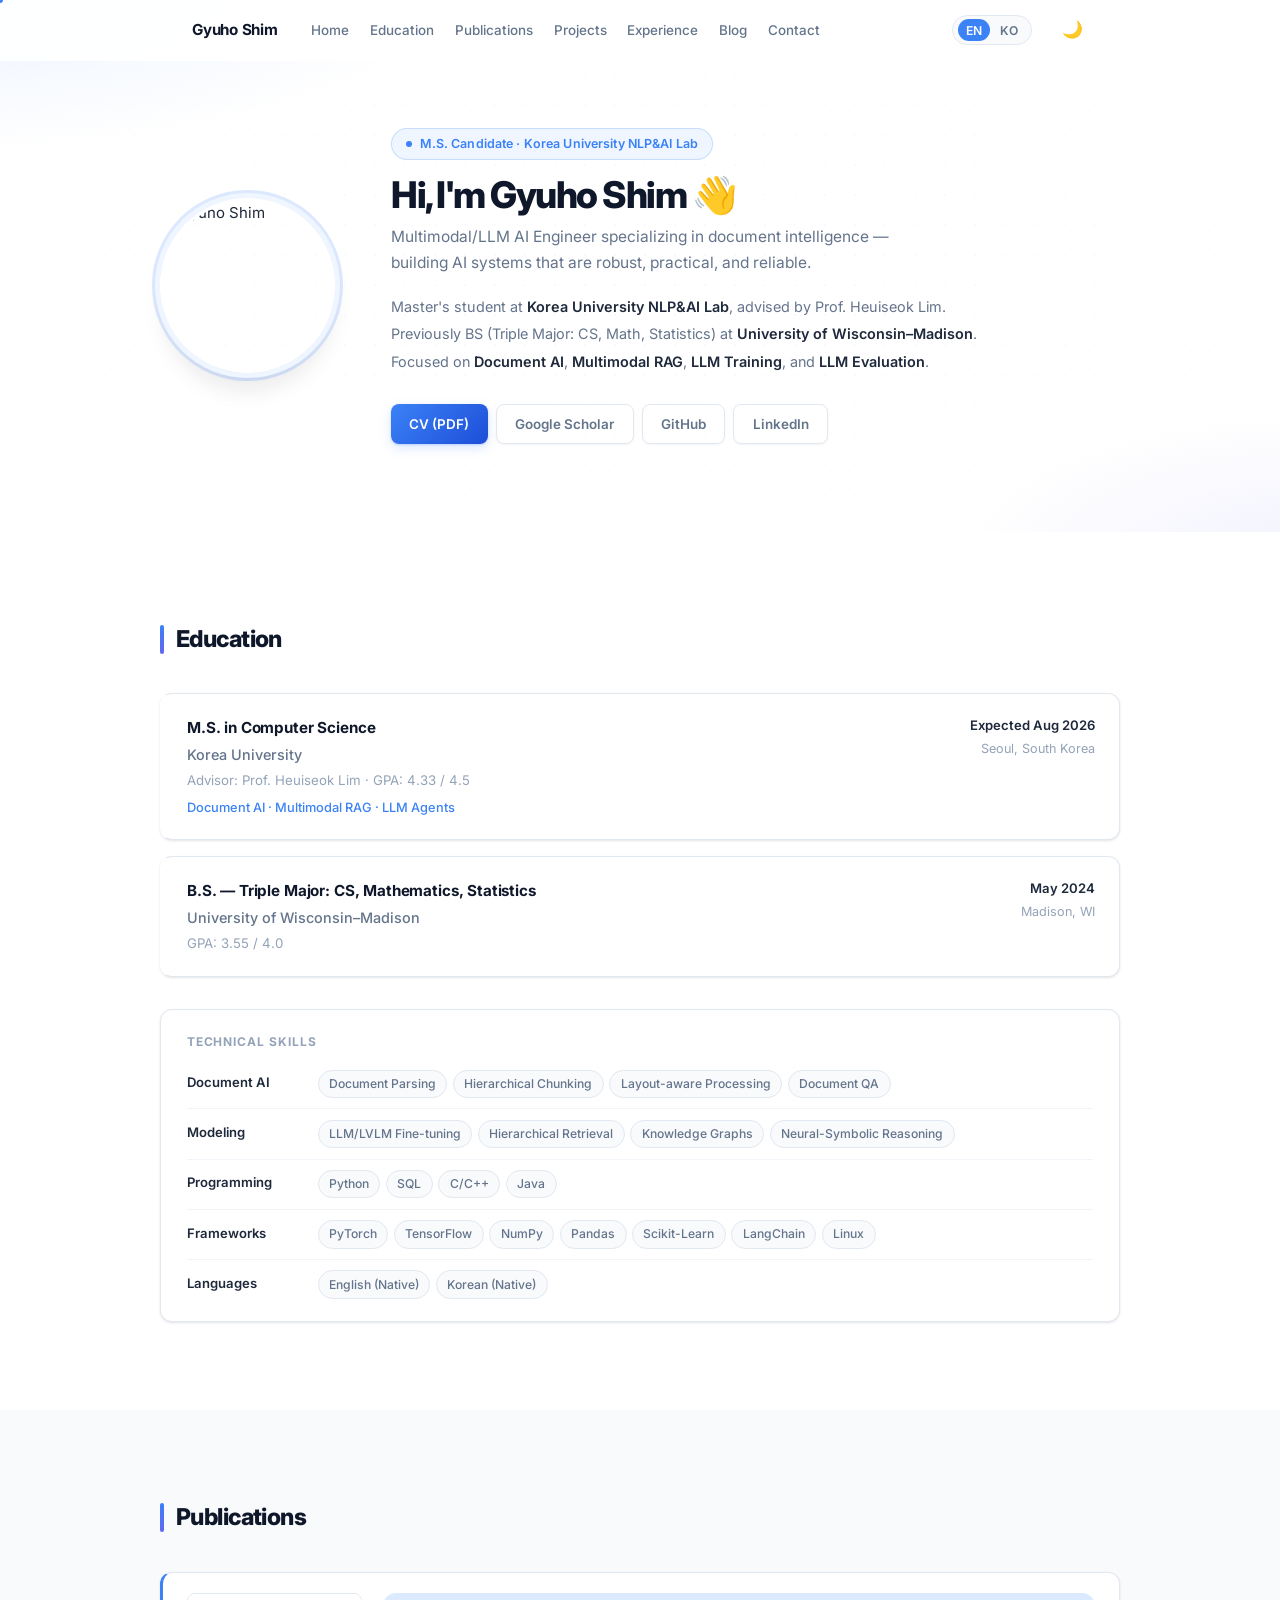
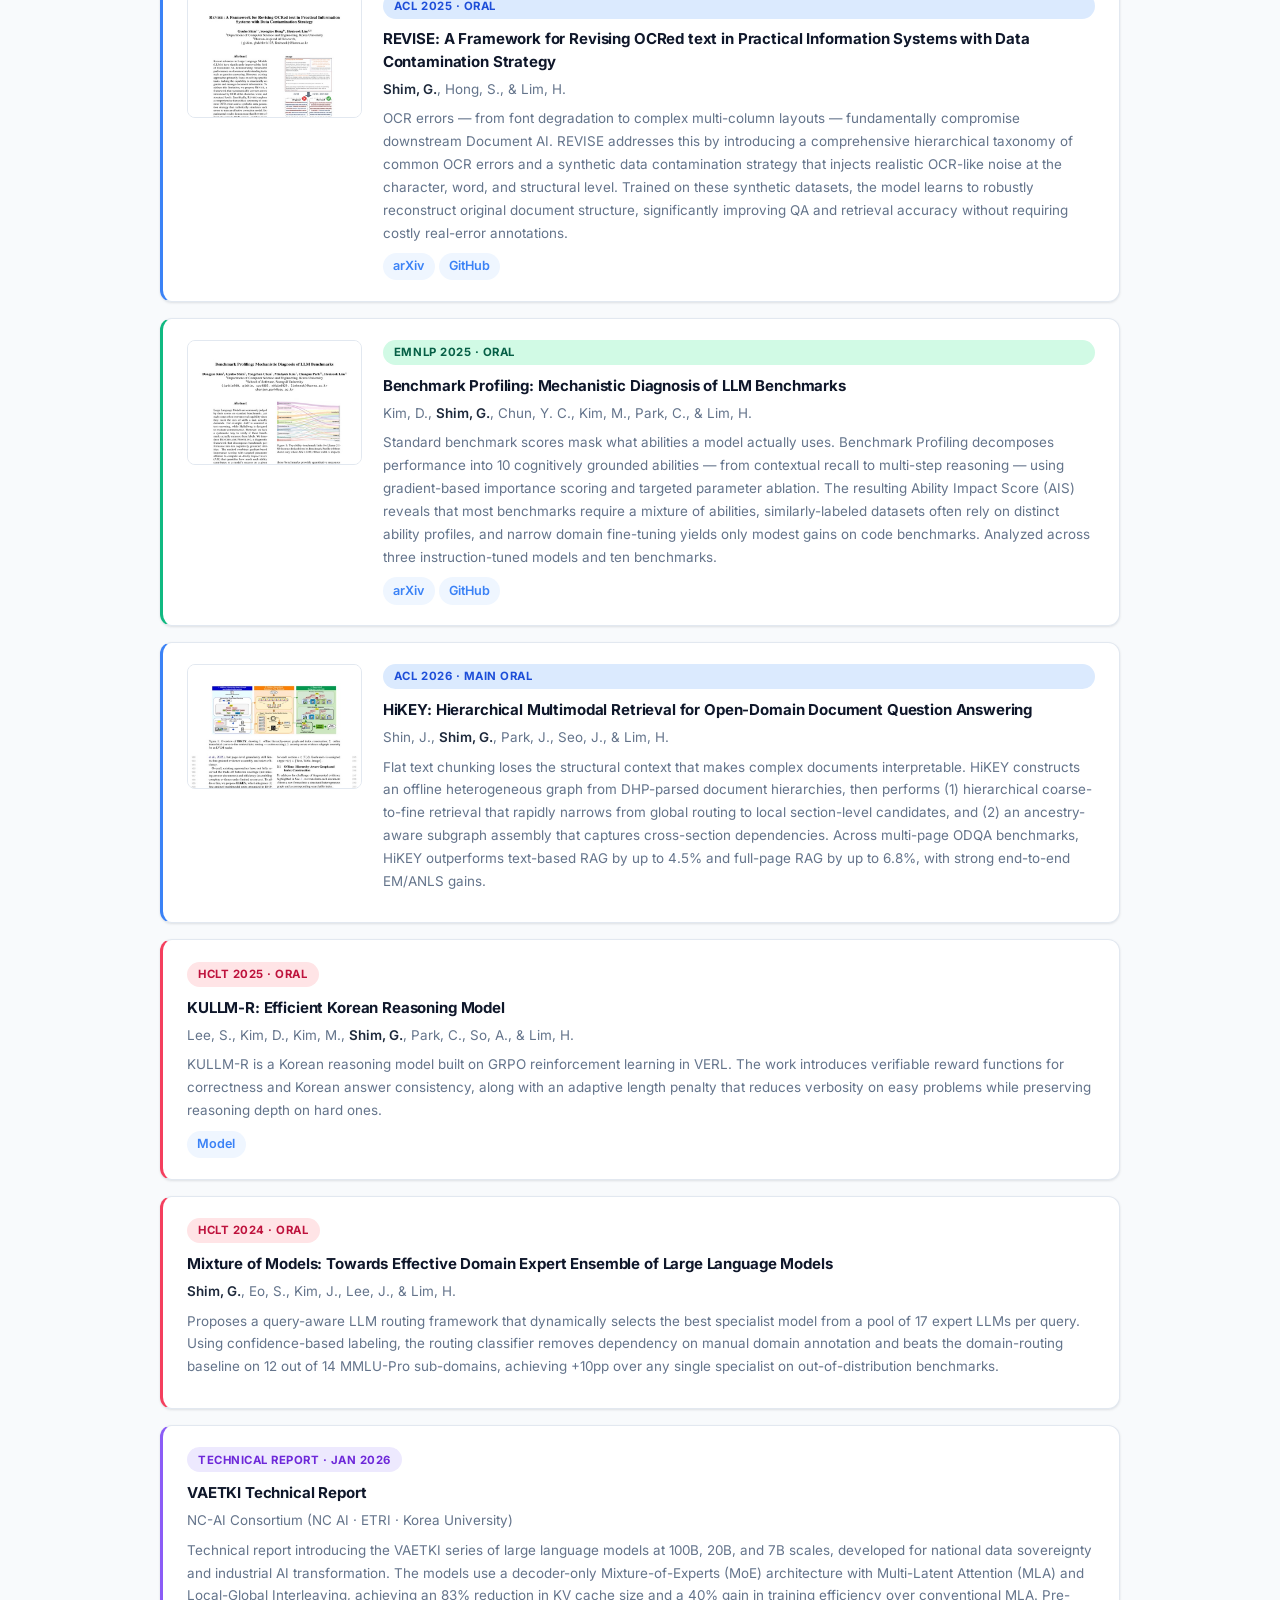
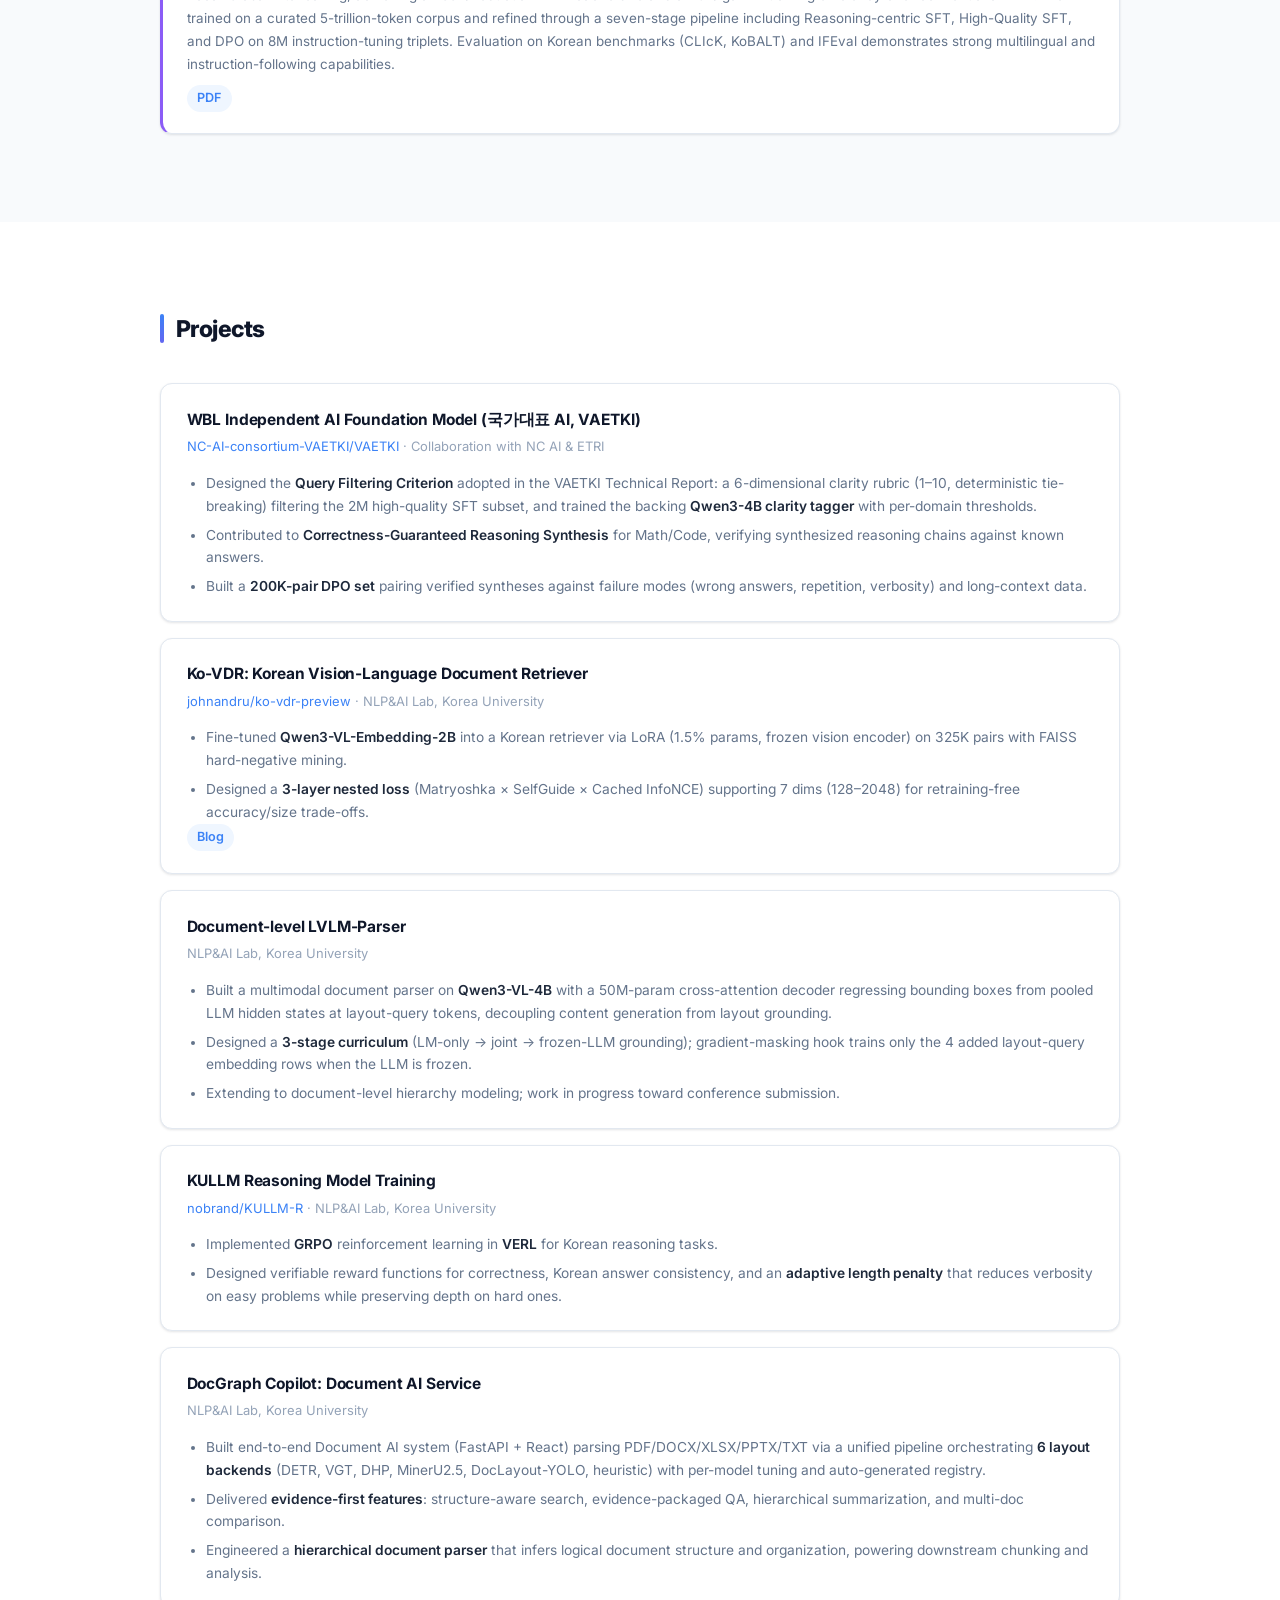
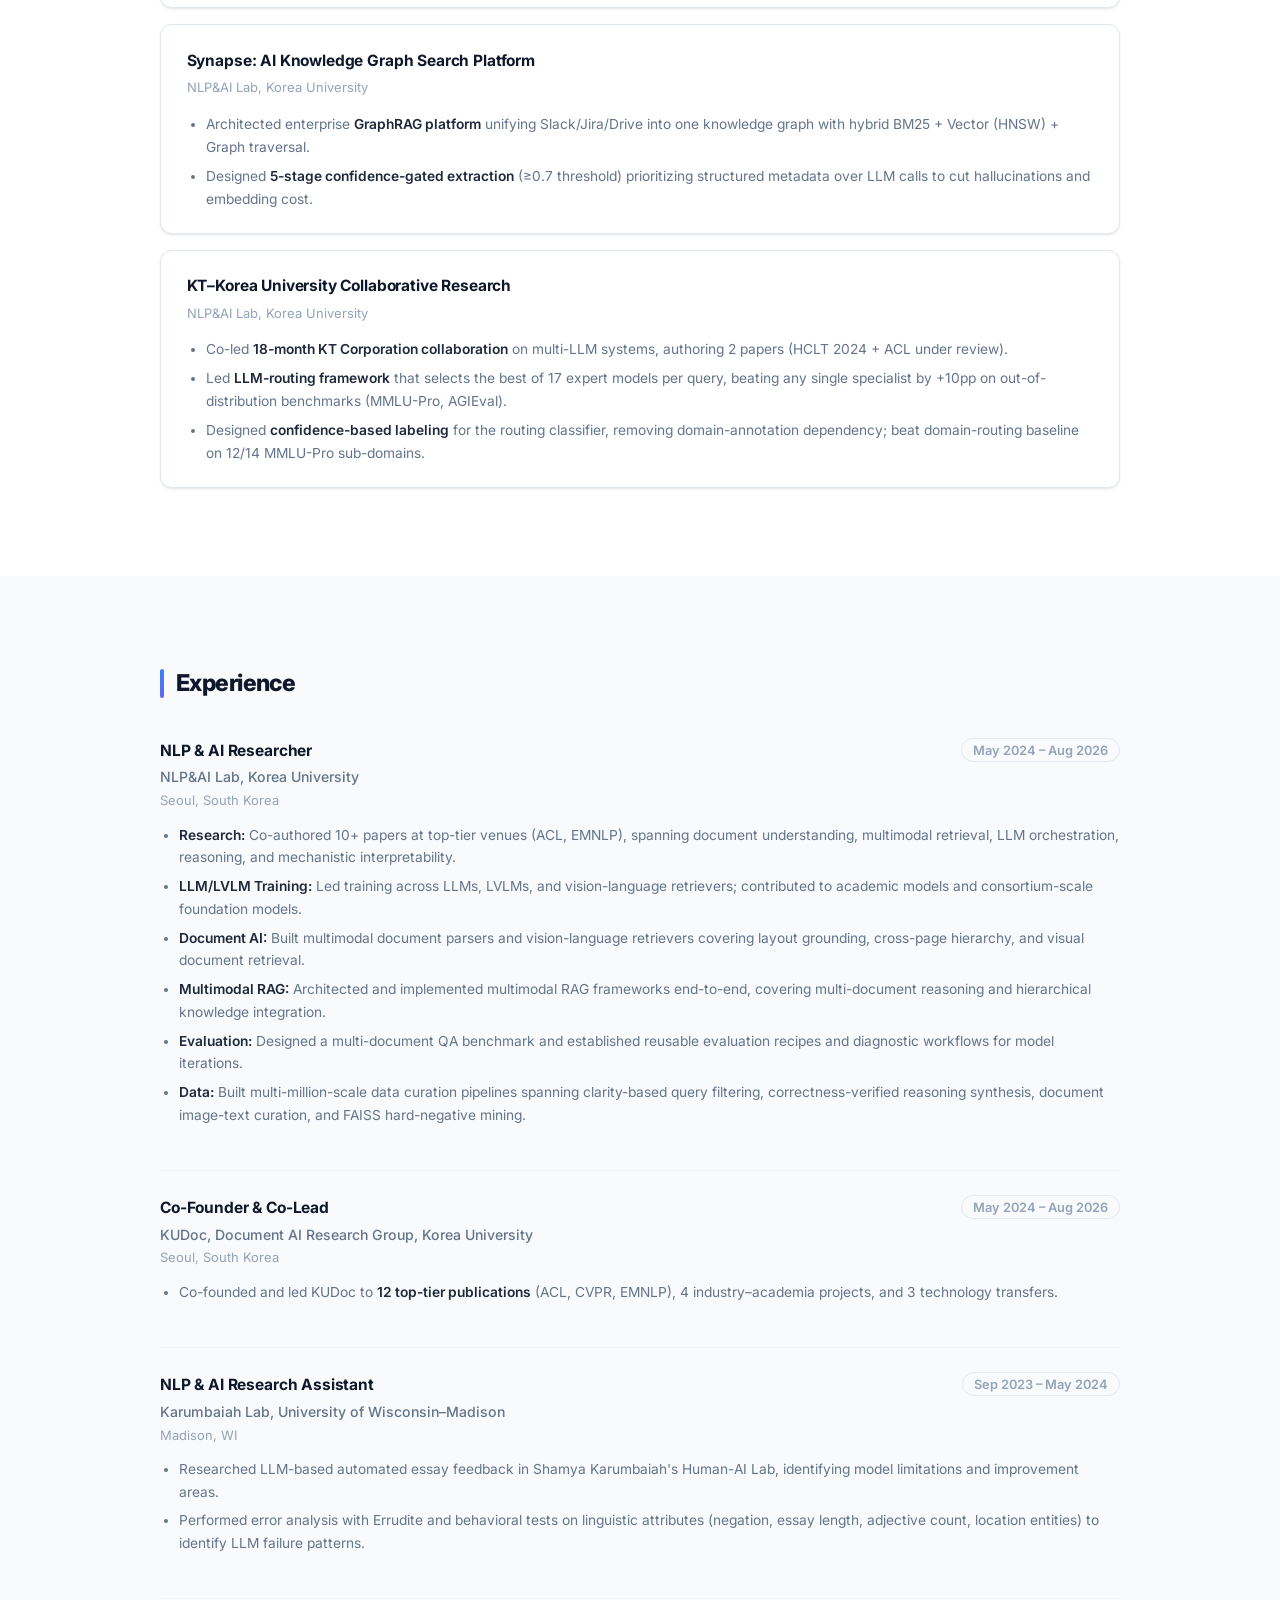
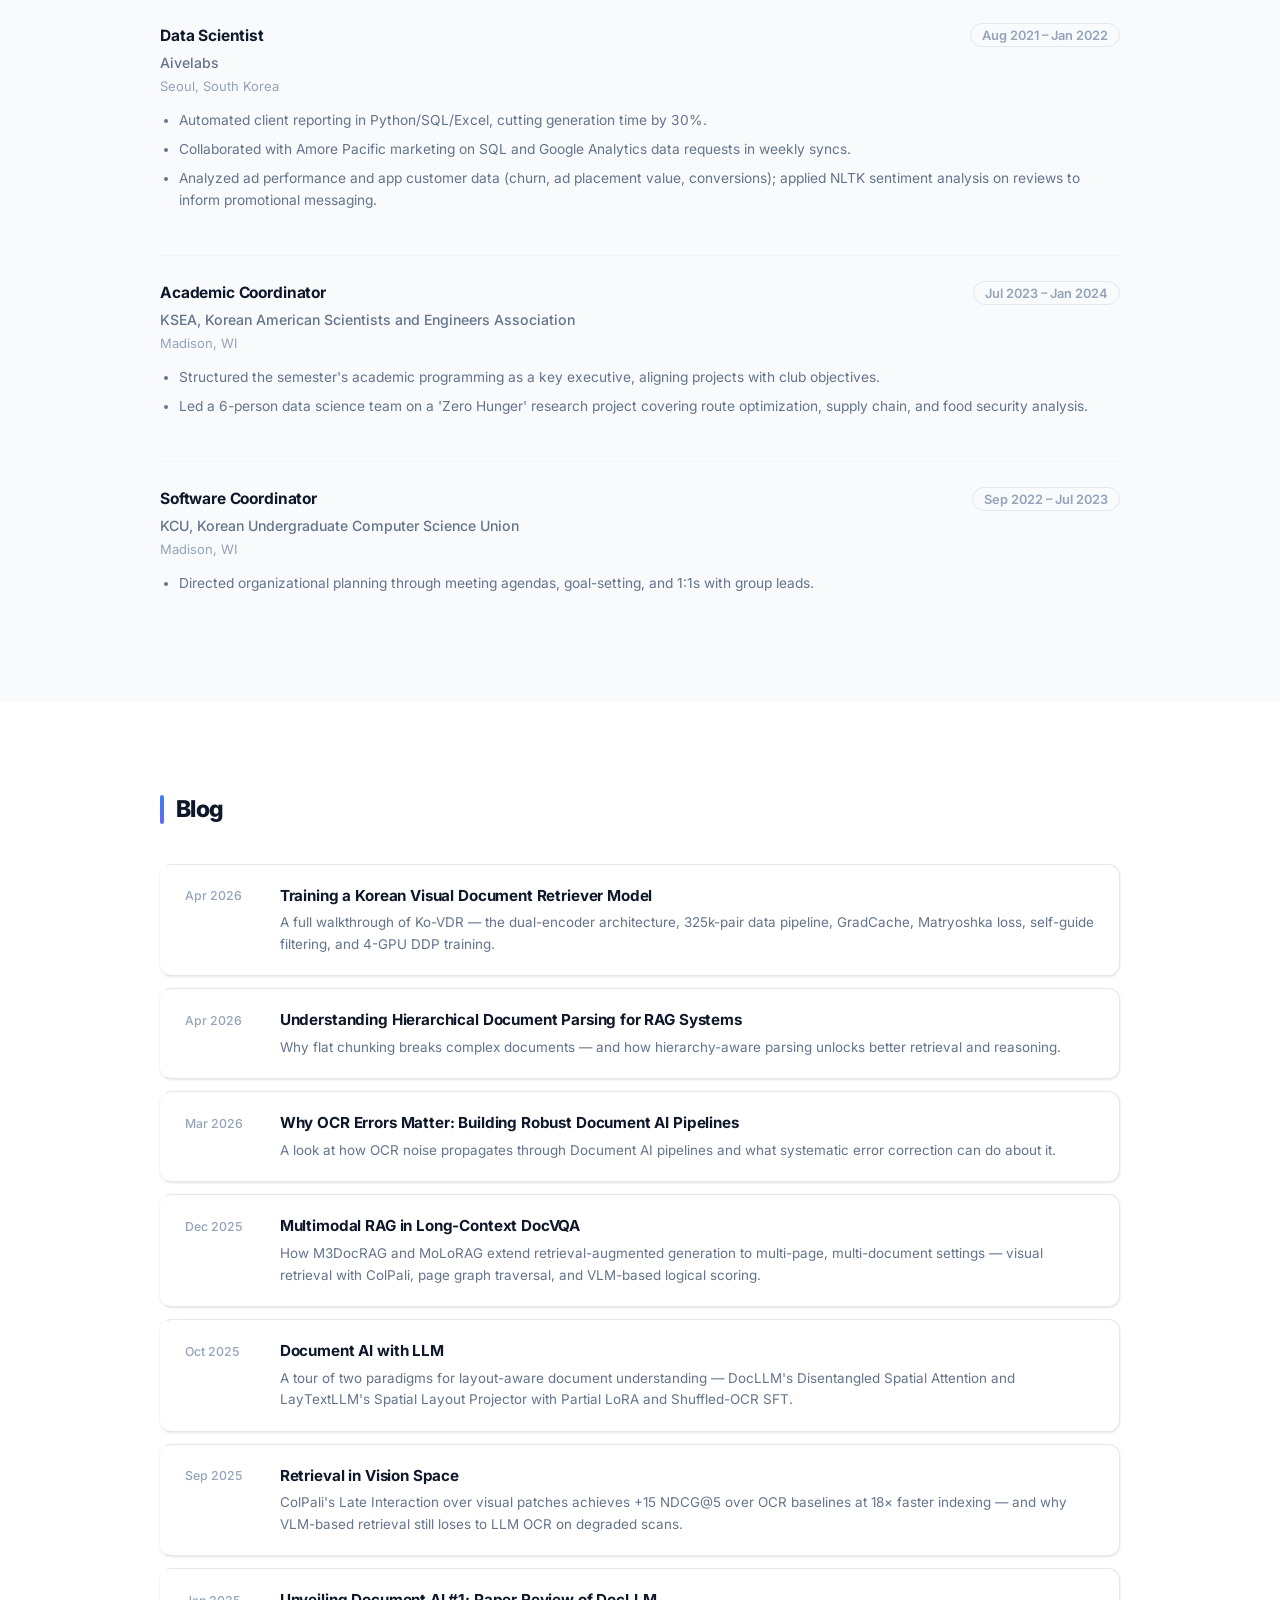
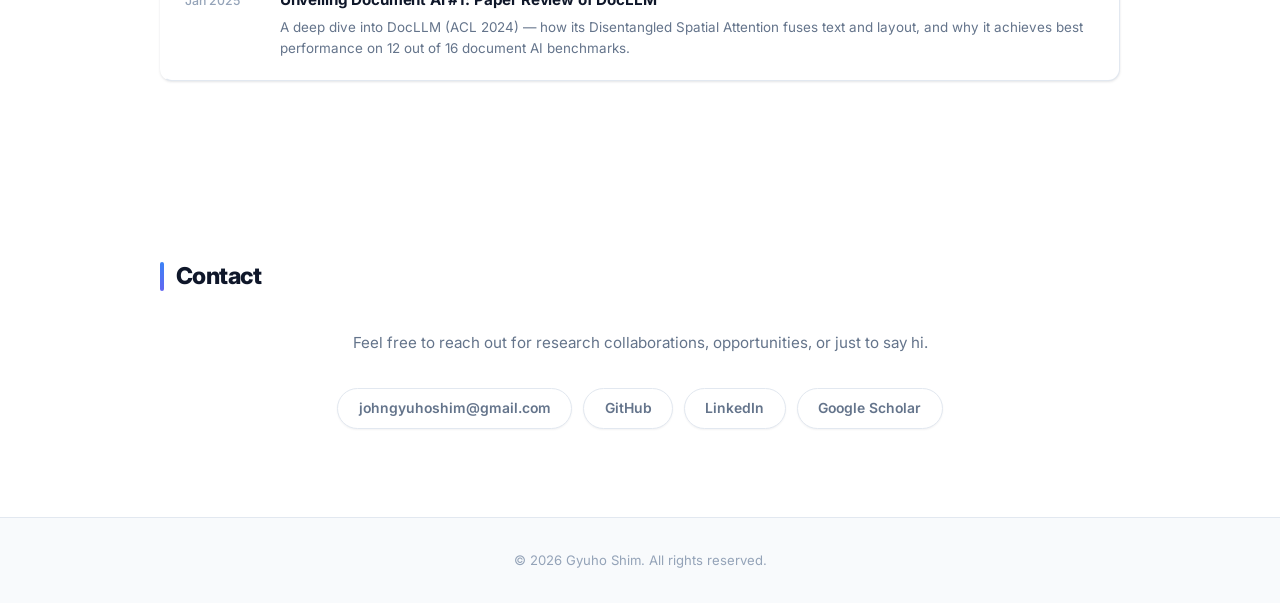
==== commit aecbc016: "Add dark/light mode toggle - CSS: html.dark variable overrides (bg, text, borders, venue badges, cod" ====
--- a/index.html
+++ b/index.html
@@ -5,6 +5,7 @@
   <meta name="viewport" content="width=device-width, initial-scale=1.0" />
   <title>Gyuho Shim</title>
   <link rel="stylesheet" href="style.css" />
+  <script>(function(){var t=localStorage.getItem('theme');if(t==='dark'||(!t&&window.matchMedia('(prefers-color-scheme:dark)').matches))document.documentElement.classList.add('dark');}());</script>
   <link rel="preconnect" href="https://fonts.googleapis.com" />
   <link href="https://fonts.googleapis.com/css2?family=Inter:wght@300;400;500;600;700&display=swap" rel="stylesheet" />
   <script type="application/ld+json">
@@ -46,6 +47,7 @@
       <span>|</span>
       <button class="lang-btn" onclick="setLang('ko')">KO</button>
     </div>
+    <button class="theme-toggle" id="themeToggle" aria-label="Toggle dark mode"></button>
   </div>
 </nav>
 
@@ -765,6 +767,20 @@
 </footer>
 
 <script>
+  // Theme toggle
+  (function() {
+    var btn = document.getElementById('themeToggle');
+    function updateIcon() {
+      btn.textContent = document.documentElement.classList.contains('dark') ? '☀️' : '🌙';
+    }
+    updateIcon();
+    btn.addEventListener('click', function() {
+      var isDark = document.documentElement.classList.toggle('dark');
+      localStorage.setItem('theme', isDark ? 'dark' : 'light');
+      updateIcon();
+    });
+  })();
+
   // Custom cursor
   (function() {
     var dot = document.getElementById('cursorDot');
--- a/style.css
+++ b/style.css
@@ -752,6 +752,74 @@
   background: var(--bg-alt);
 }
 
+/* ===== DARK MODE ===== */
+html.dark {
+  color-scheme: dark;
+  --primary:      #f1f5f9;
+  --accent:       #60a5fa;
+  --accent-dark:  #93c5fd;
+  --accent-light: #1e3a5f;
+  --accent-2:     #818cf8;
+  --text:         #e2e8f0;
+  --text-muted:   #94a3b8;
+  --text-subtle:  #64748b;
+  --border:       #334155;
+  --border-light: #1e293b;
+  --bg:           #0f172a;
+  --bg-alt:       #1e293b;
+  --shadow-xs:  0 1px 2px rgba(0,0,0,0.4);
+  --shadow-sm:  0 1px 3px rgba(0,0,0,0.5), 0 1px 2px rgba(0,0,0,0.3);
+  --shadow:     0 4px 6px -1px rgba(0,0,0,0.5), 0 2px 4px -2px rgba(0,0,0,0.3);
+  --shadow-md:  0 10px 15px -3px rgba(0,0,0,0.5), 0 4px 6px -4px rgba(0,0,0,0.3);
+  --shadow-lg:  0 20px 25px -5px rgba(0,0,0,0.6), 0 8px 10px -6px rgba(0,0,0,0.3);
+}
+
+body, #navbar, section, footer, .post-header, .post-body {
+  transition: background-color 0.25s ease, border-color 0.25s ease;
+}
+
+html.dark #navbar {
+  background: rgba(15,23,42,0.92);
+}
+html.dark #navbar.scrolled {
+  box-shadow: 0 4px 16px rgba(0,0,0,0.25);
+}
+
+html.dark .hero {
+  background:
+    radial-gradient(ellipse 80% 70% at -5% -10%, rgba(59,130,246,0.08) 0%, transparent 55%),
+    radial-gradient(ellipse 55% 50% at 105% 105%, rgba(99,102,241,0.06) 0%, transparent 55%),
+    var(--bg);
+}
+html.dark .profile-photo { border-color: var(--border); }
+
+html.dark .venue-acl    { background: #1e3a5f; color: #93c5fd; }
+html.dark .venue-emnlp  { background: #064e3b; color: #6ee7b7; }
+html.dark .venue-review { background: #451a03; color: #fcd34d; }
+html.dark .venue-report { background: #2e1065; color: #c4b5fd; }
+html.dark .venue-hclt   { background: #4c0519; color: #fda4af; }
+
+html.dark .post-body code { color: #93c5fd; }
+
+/* theme toggle button */
+.theme-toggle {
+  background: none;
+  border: none;
+  cursor: pointer;
+  font-size: 1.05rem;
+  width: 32px;
+  height: 32px;
+  display: flex;
+  align-items: center;
+  justify-content: center;
+  border-radius: var(--radius-full);
+  transition: background 0.15s;
+  flex-shrink: 0;
+  padding: 0;
+  line-height: 1;
+}
+.theme-toggle:hover { background: var(--bg-alt); }
+
 /* ===== RESPONSIVE ===== */
 @media (max-width: 720px) {
   section { padding: 4rem 1.25rem; }
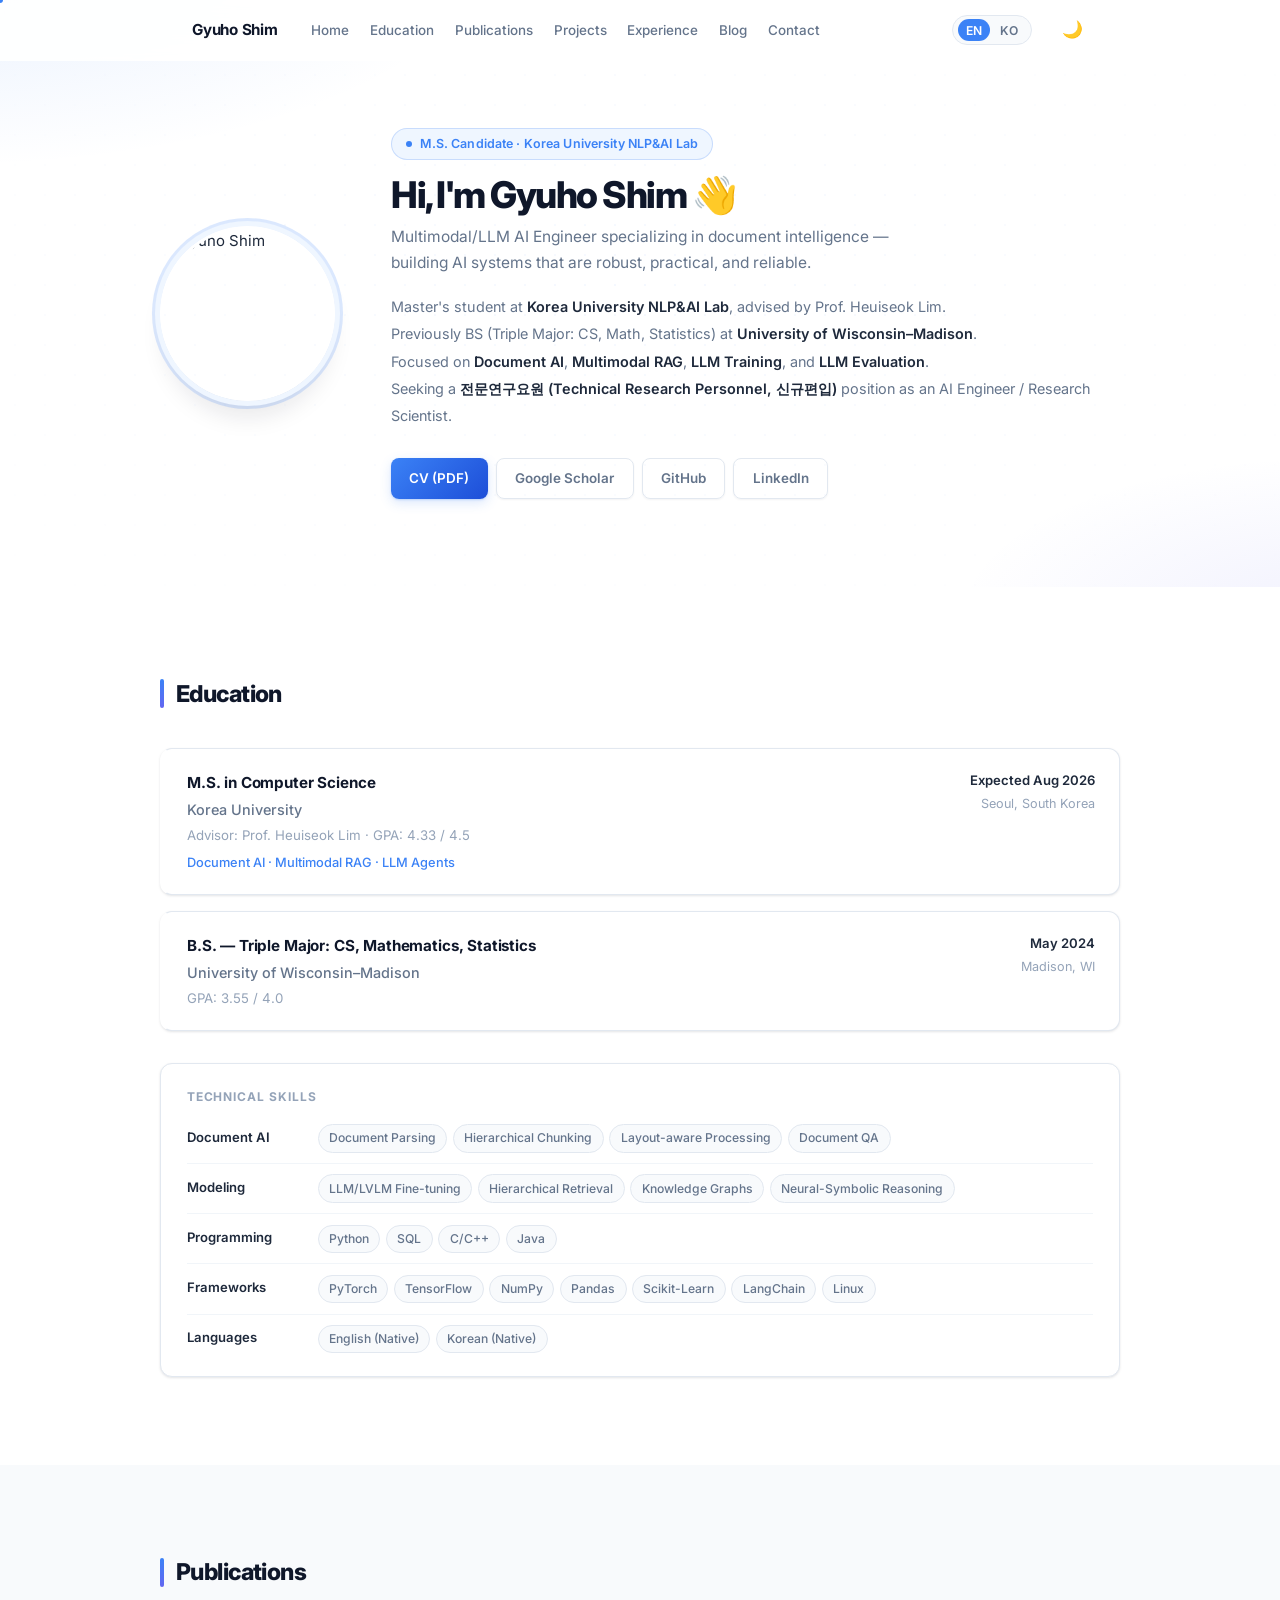
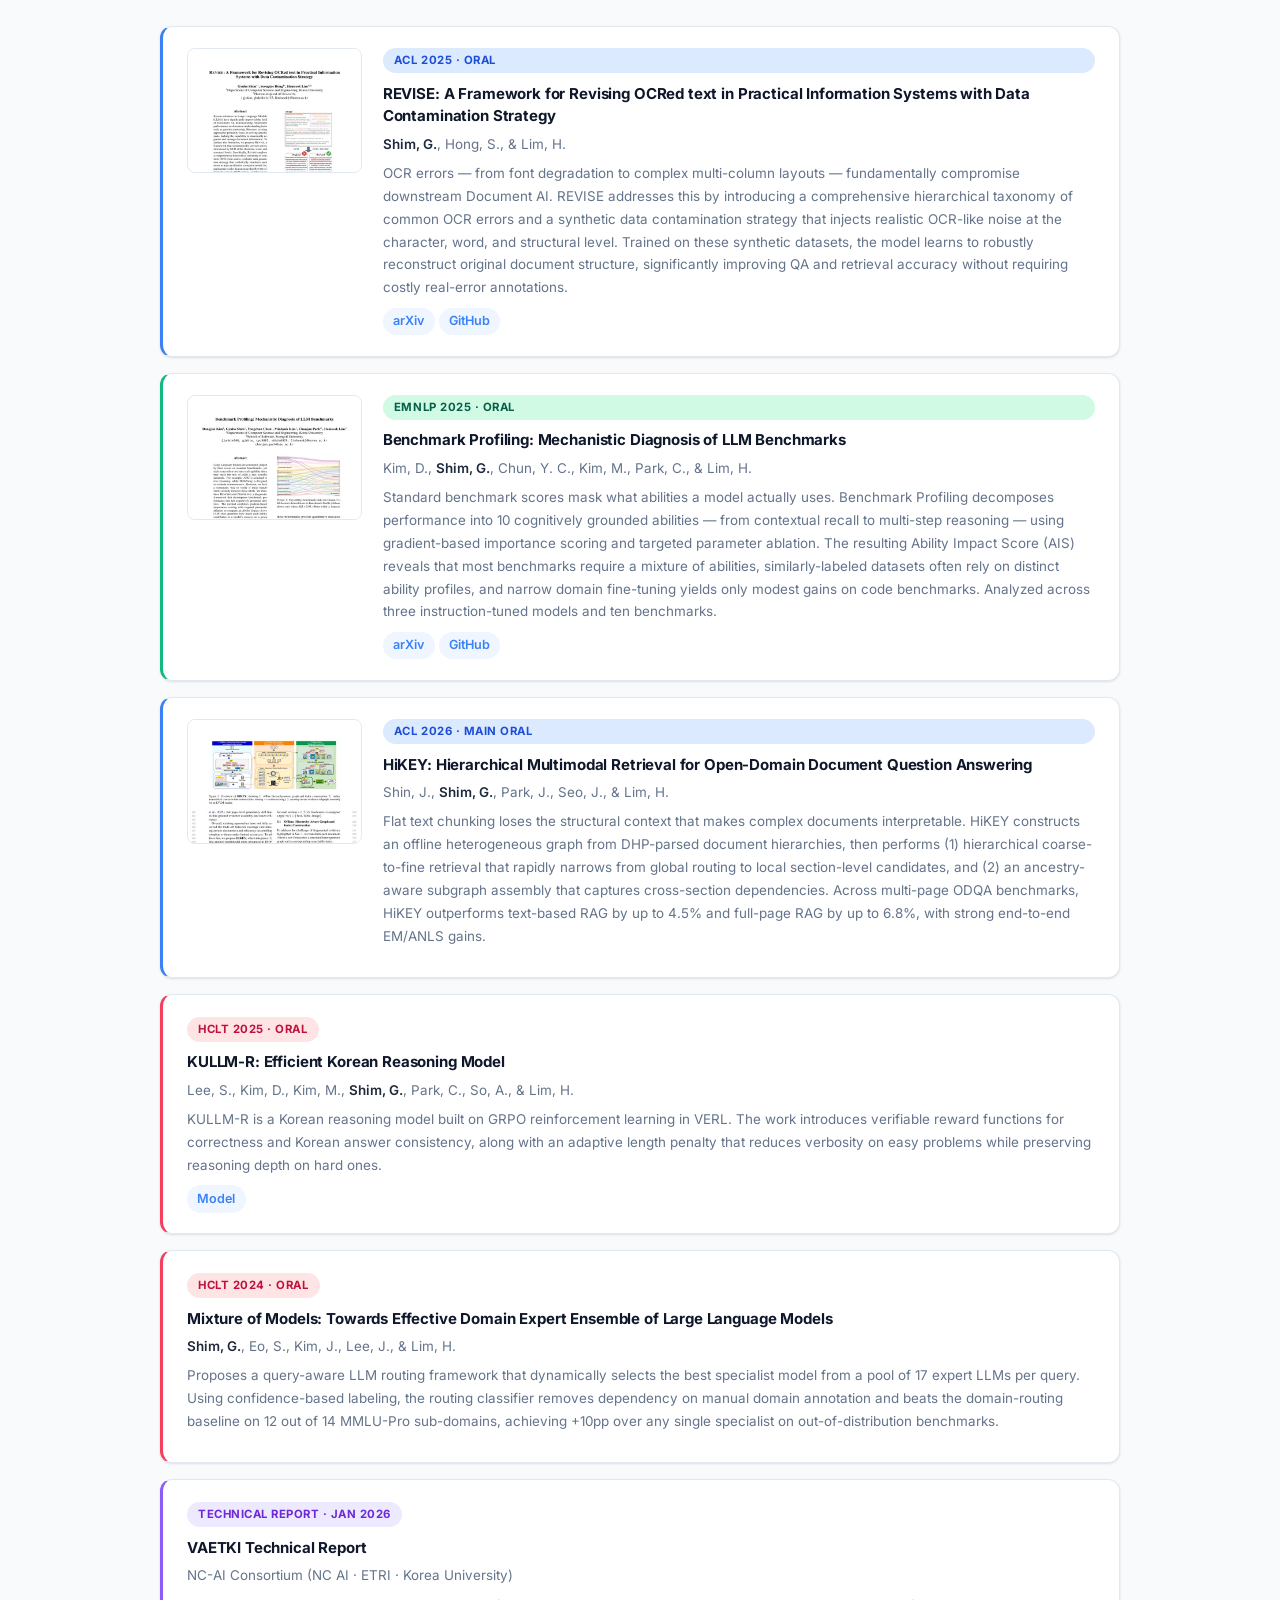
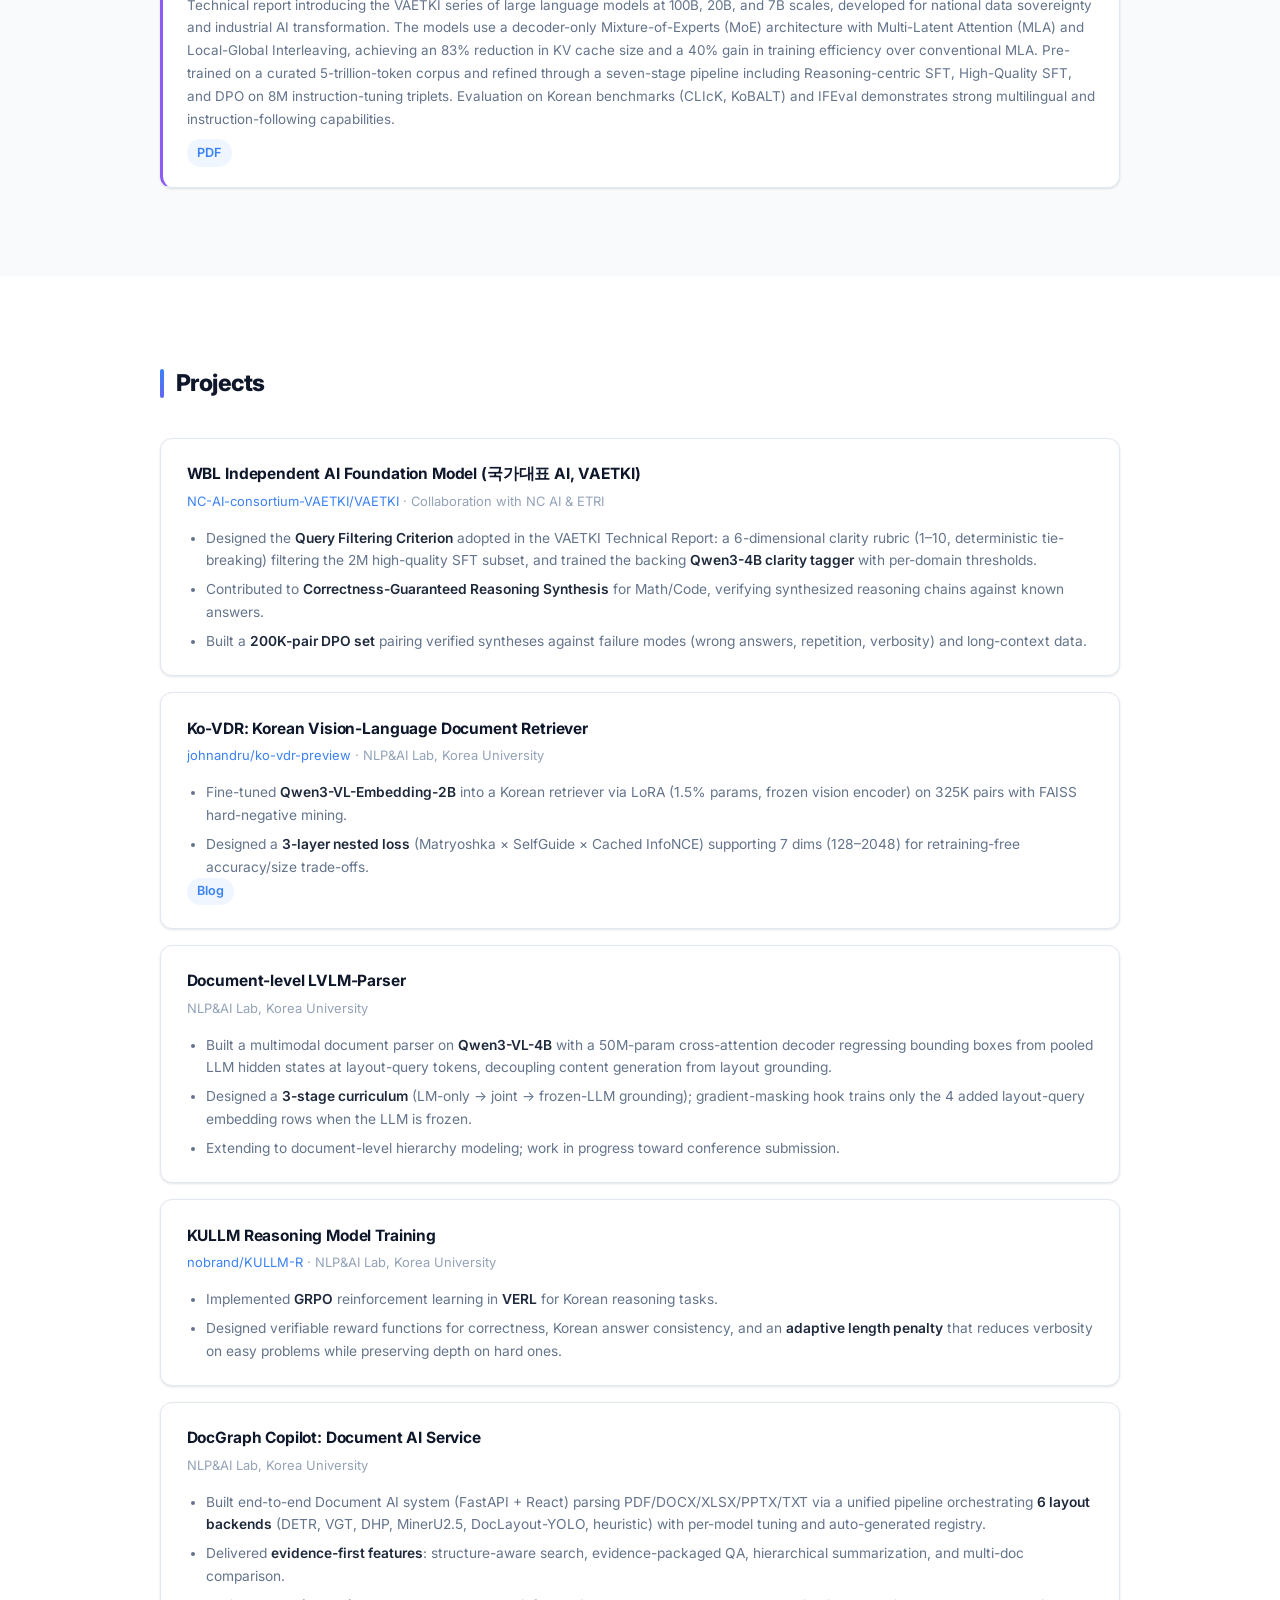
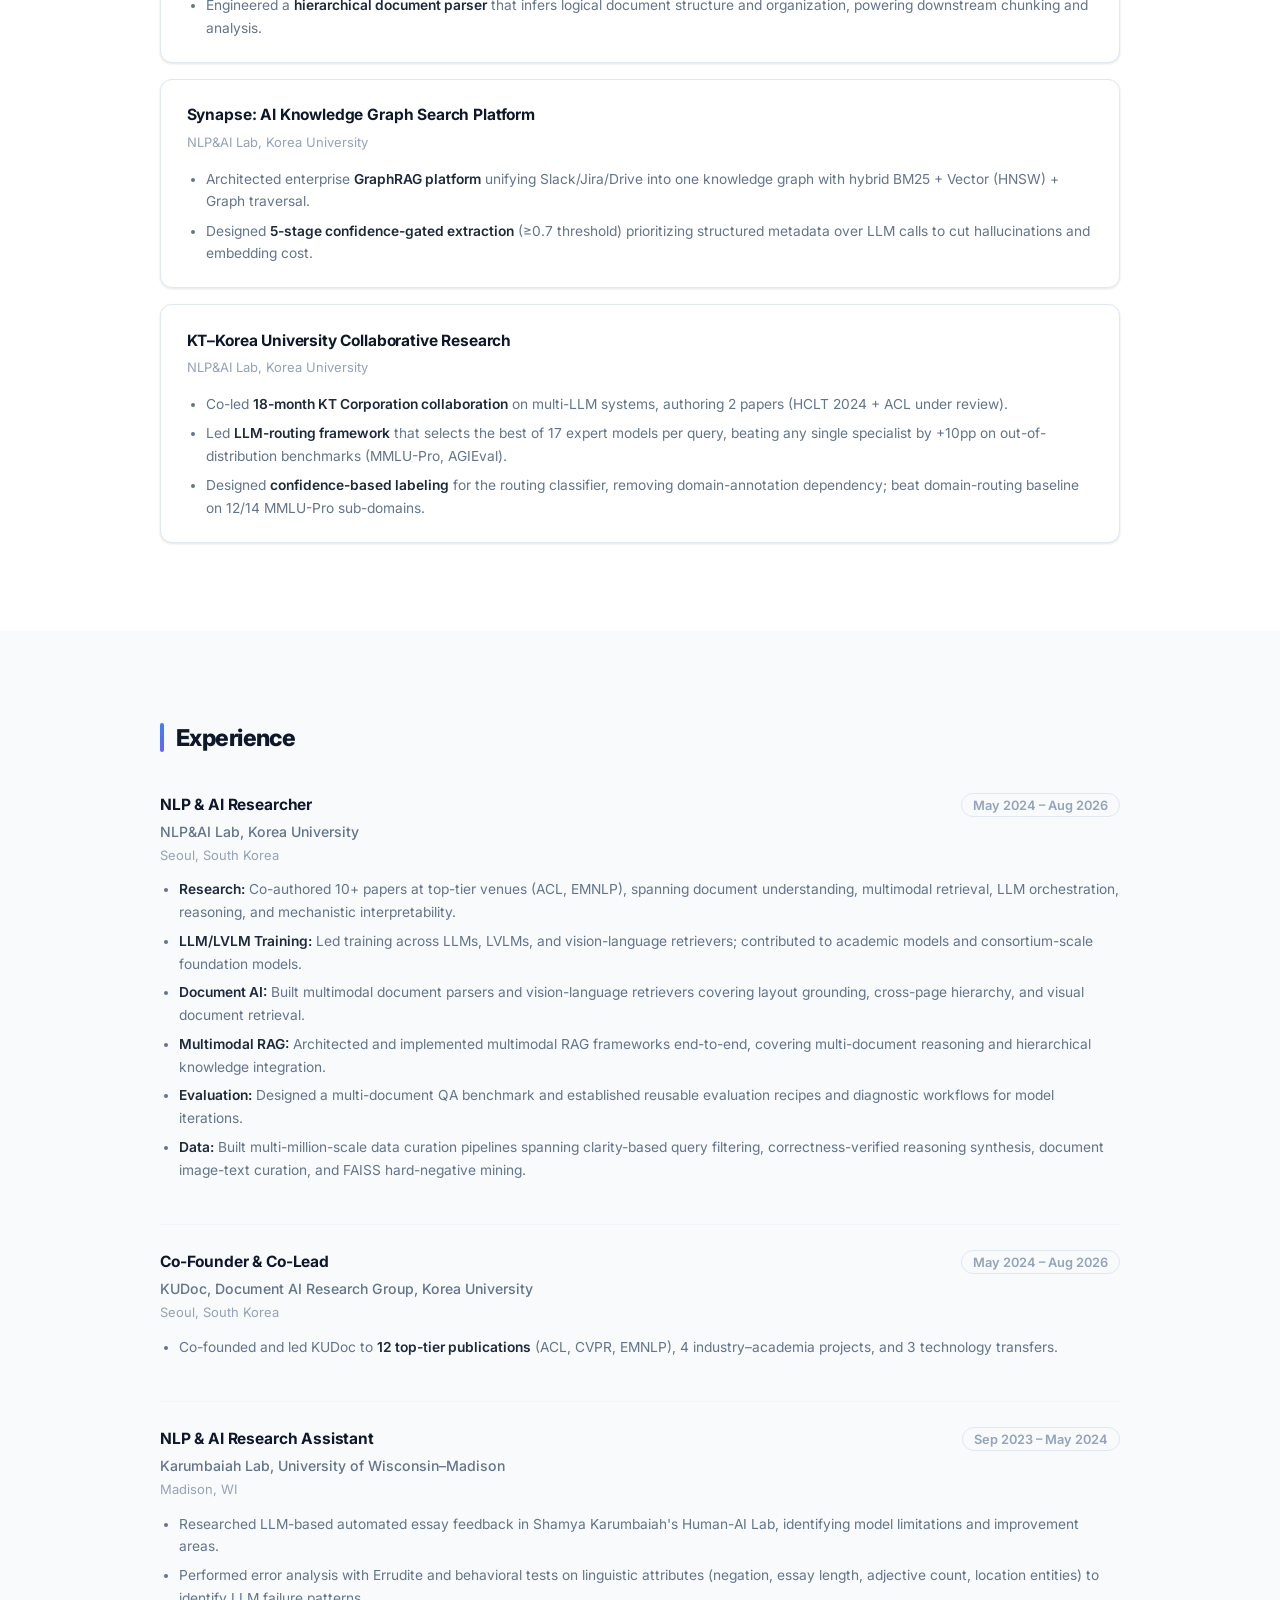
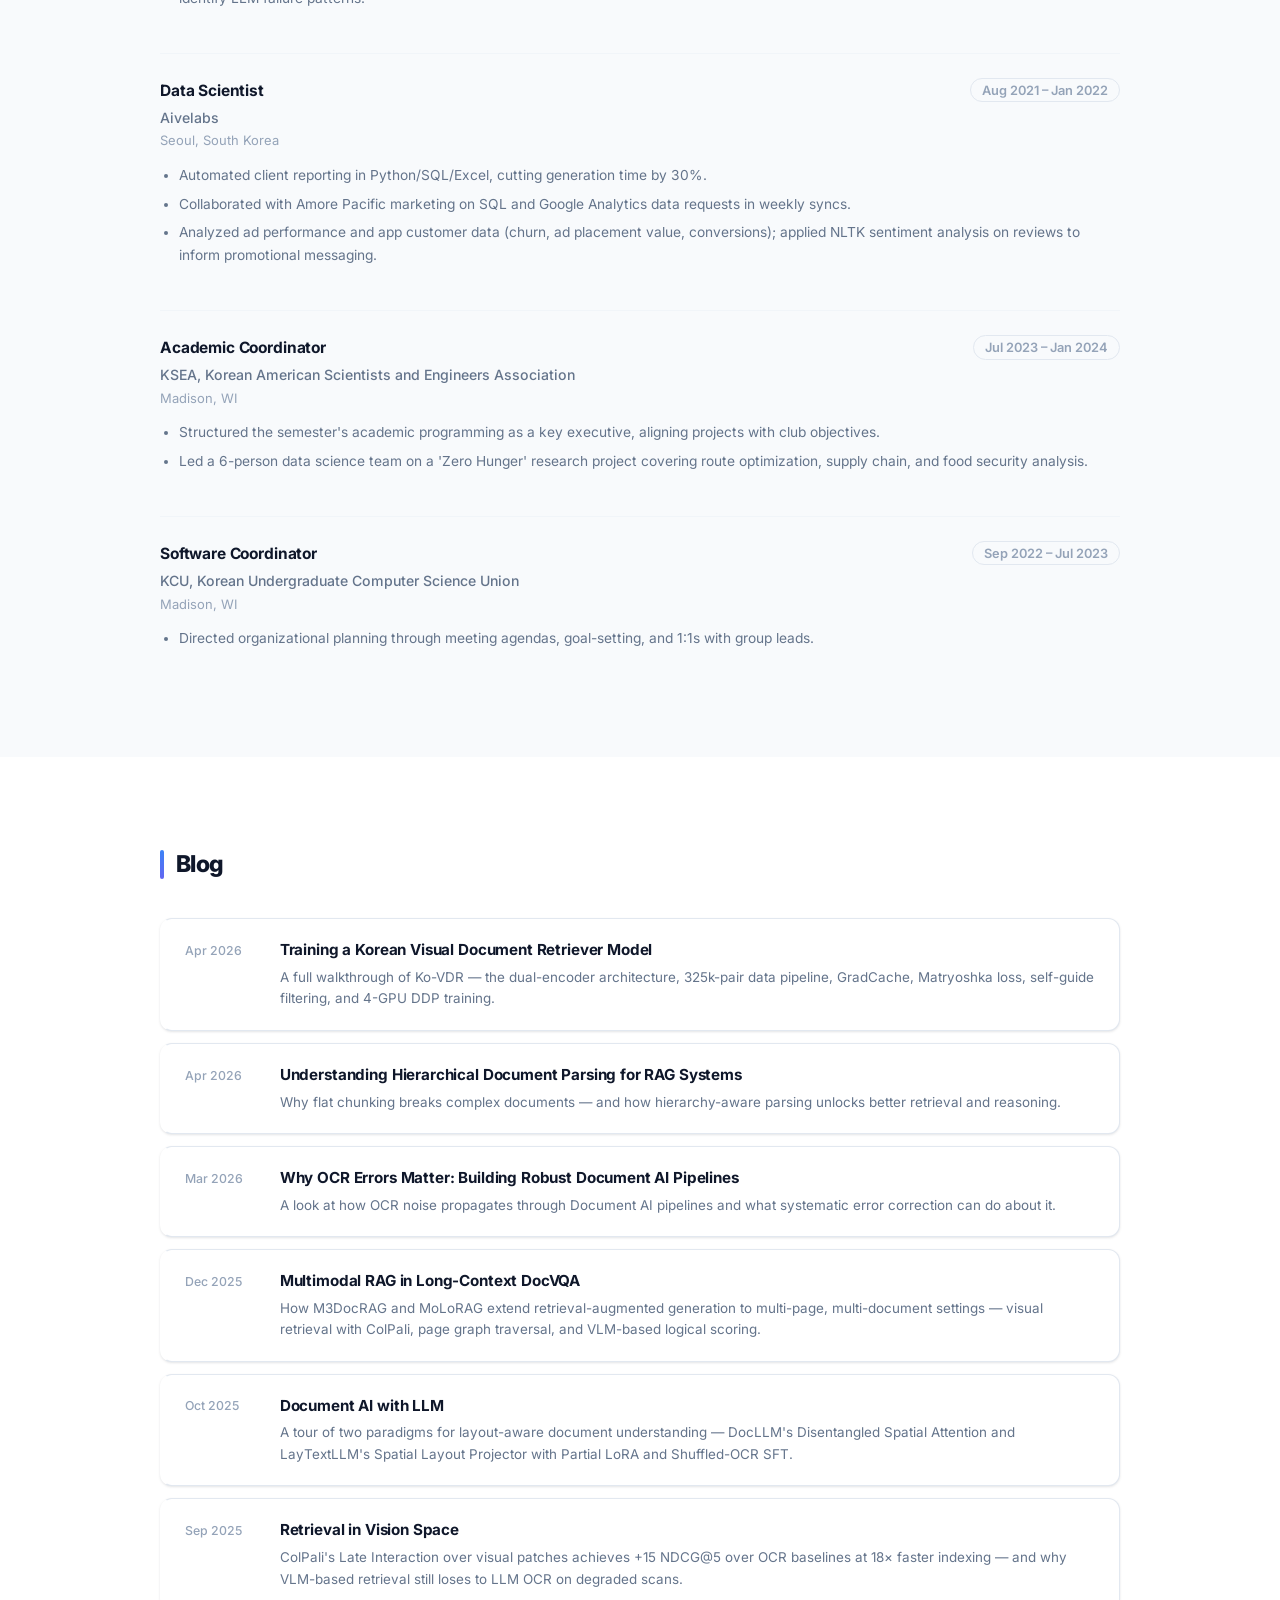
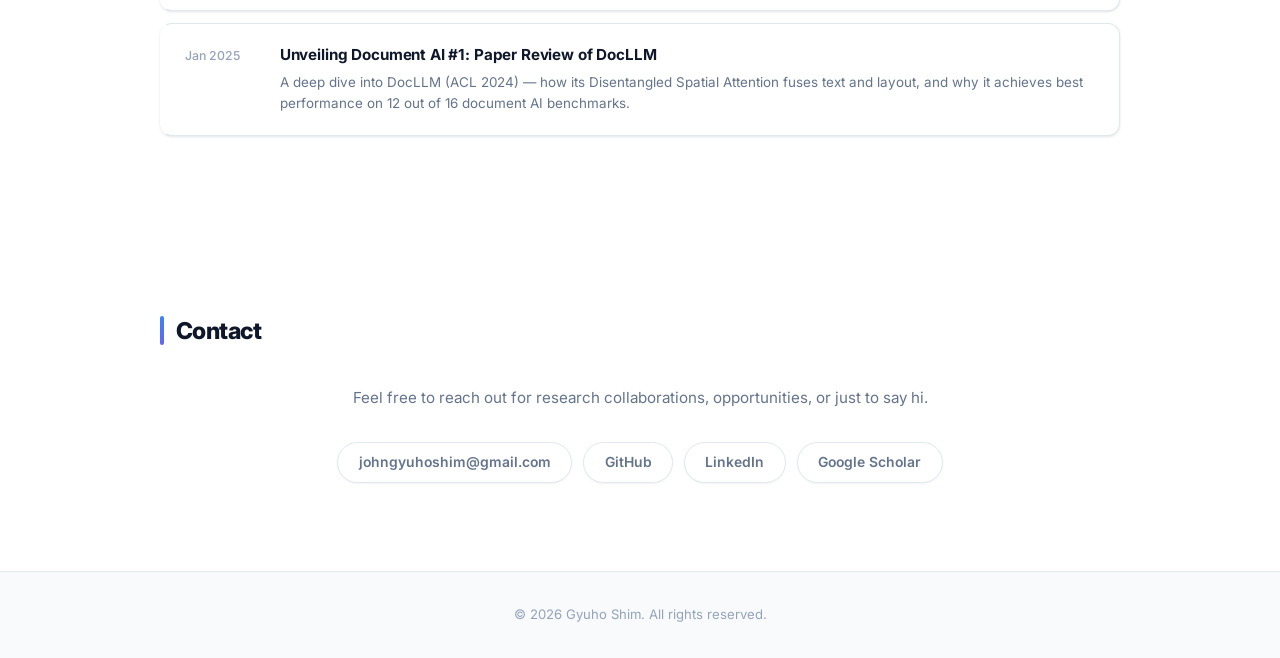
==== commit 3f544868: "Add 전문연구요원 (TRP) job-seeking note to bio intro Co-Authored-By: Claude Sonnet 4.6 <noreply@anthropic." ====
--- a/index.html
+++ b/index.html
@@ -67,16 +67,18 @@
       <h1 class="en">Hi, I'm Gyuho Shim 👋</h1>
       <h1 class="ko" style="display:none">안녕하세요, 심규호입니다 👋</h1>
       <p class="tagline en">Multimodal/LLM AI Engineer specializing in document intelligence — building AI systems that are robust, practical, and reliable.</p>
-      <p class="tagline ko" style="display:none">문서 지능 특화 멀티모달/LLM AI 엔지니어 — 견고하고 실용적이며 신뢰할 수 있는 AI 시스템 구축.</p>
+      <p class="tagline ko" style="display:none">문서 지능 전문 멀티모달/LLM AI 엔지니어 — 견고하고 실용적이며 신뢰할 수 있는 AI 시스템을 만들어갑니다.</p>
       <p class="bio en">
         Master's student at <strong>Korea University NLP&amp;AI Lab</strong>, advised by Prof. Heuiseok Lim.<br/>
         Previously BS (Triple Major: CS, Math, Statistics) at <strong>University of Wisconsin–Madison</strong>.<br/>
-        Focused on <strong>Document AI</strong>, <strong>Multimodal RAG</strong>, <strong>LLM Training</strong>, and <strong>LLM Evaluation</strong>.
+        Focused on <strong>Document AI</strong>, <strong>Multimodal RAG</strong>, <strong>LLM Training</strong>, and <strong>LLM Evaluation</strong>.<br/>
+        Seeking a <strong>전문연구요원 (Technical Research Personnel, 신규편입)</strong> position as an AI Engineer / Research Scientist.
       </p>
       <p class="bio ko" style="display:none">
         고려대학교 NLP&amp;AI Lab 석사과정 (지도교수: 임희석 교수님).<br/>
-        이전에 위스콘신-매디슨 대학교 CS·수학·통계 트리플 전공 학사 취득.<br/>
-        Document AI, Multimodal RAG, LLM 학습 및 평가 연구.
+        위스콘신-매디슨 대학교에서 CS·수학·통계 삼중 전공으로 학사 학위 취득.<br/>
+        Document AI, Multimodal RAG, LLM 학습 및 평가를 연구하고 있습니다.<br/>
+        AI 엔지니어 / 연구과학자 직무의 <strong>전문연구요원(신규편입)</strong> 기회를 찾고 있습니다.
       </p>
       <div class="hero-links">
         <a href="bio/resume.pdf" class="btn" target="_blank">CV (PDF)</a>
@@ -197,7 +199,7 @@
             OCR errors — from font degradation to complex multi-column layouts — fundamentally compromise downstream Document AI. REVISE addresses this by introducing a comprehensive hierarchical taxonomy of common OCR errors and a synthetic data contamination strategy that injects realistic OCR-like noise at the character, word, and structural level. Trained on these synthetic datasets, the model learns to robustly reconstruct original document structure, significantly improving QA and retrieval accuracy without requiring costly real-error annotations.
           </div>
           <div class="pub-desc ko" style="display:none">
-            폰트 열화에서 복잡한 다단 레이아웃까지 다양한 OCR 오류를 포괄하는 계층적 분류 체계를 제안하고, 합성 데이터 오염 전략으로 현실적인 OCR 노이즈를 주입해 문서 원본 구조를 복원하는 프레임워크. 실제 오류 어노테이션 없이도 QA 및 검색 정확도를 유의미하게 개선.
+            폰트 열화에서 복잡한 다단 레이아웃까지 다양한 OCR 오류를 포괄하는 계층적 분류 체계를 제안하고, 합성 데이터 오염 전략을 통해 현실적인 OCR 노이즈를 주입하여 문서의 원본 구조를 복원하는 프레임워크. 실제 오류 어노테이션 없이도 QA 및 검색 정확도를 유의미하게 개선.
           </div>
           <div class="pub-links">
             <a href="https://arxiv.org/abs/2604.08115" target="_blank">arXiv</a>
@@ -216,7 +218,7 @@
             Standard benchmark scores mask what abilities a model actually uses. Benchmark Profiling decomposes performance into 10 cognitively grounded abilities — from contextual recall to multi-step reasoning — using gradient-based importance scoring and targeted parameter ablation. The resulting Ability Impact Score (AIS) reveals that most benchmarks require a mixture of abilities, similarly-labeled datasets often rely on distinct ability profiles, and narrow domain fine-tuning yields only modest gains on code benchmarks. Analyzed across three instruction-tuned models and ten benchmarks.
           </div>
           <div class="pub-desc ko" style="display:none">
-            표준 벤치마크 점수가 숨기는 실제 모델 능력을 10가지 인지적 능력으로 분해. 그래디언트 기반 중요도 점수와 타겟 파라미터 제거를 통해 Ability Impact Score(AIS) 산출. 대부분의 벤치마크가 복수의 능력을 요구하며, 유사 레이블 데이터셋도 서로 다른 능력 프로파일을 가짐을 발견.
+            표준 벤치마크 점수에 가려진 실제 모델 능력을 10가지 인지 능력으로 분해. 그래디언트 기반 중요도 점수와 타깃 파라미터 제거를 통해 Ability Impact Score(AIS) 산출. 대부분의 벤치마크가 복수의 능력을 요구하며, 유사하게 분류된 데이터셋도 서로 다른 능력 프로파일을 지님을 확인.
           </div>
           <div class="pub-links">
             <a href="https://arxiv.org/abs/2510.01232" target="_blank">arXiv</a>
@@ -235,7 +237,7 @@
             Flat text chunking loses the structural context that makes complex documents interpretable. HiKEY constructs an offline heterogeneous graph from DHP-parsed document hierarchies, then performs (1) hierarchical coarse-to-fine retrieval that rapidly narrows from global routing to local section-level candidates, and (2) an ancestry-aware subgraph assembly that captures cross-section dependencies. Across multi-page ODQA benchmarks, HiKEY outperforms text-based RAG by up to 4.5% and full-page RAG by up to 6.8%, with strong end-to-end EM/ANLS gains.
           </div>
           <div class="pub-desc ko" style="display:none">
-            DHP 파싱 기반 오프라인 이종 계층 그래프를 구축하고, 전역 라우팅에서 로컬 섹션 수준 후보로 좁혀가는 계층적 코스-투-파인 검색과 조상 인식 서브그래프 조합을 수행. 텍스트 기반 RAG 대비 최대 4.5%, 전체 페이지 RAG 대비 최대 6.8% 성능 향상.
+            DHP 파싱 기반 오프라인 이종 계층 그래프를 구축하여, 전역 라우팅에서 로컬 섹션 후보로 좁혀가는 계층적 검색과 조상 인식 서브그래프 조합을 수행. 텍스트 기반 RAG 대비 최대 4.5%, 전체 페이지 RAG 대비 최대 6.8% 성능 향상.
           </div>
         </div>
       </div>
@@ -313,7 +315,7 @@
           KULLM-R is a Korean reasoning model built on GRPO reinforcement learning in VERL. The work introduces verifiable reward functions for correctness and Korean answer consistency, along with an adaptive length penalty that reduces verbosity on easy problems while preserving reasoning depth on hard ones.
         </div>
         <div class="pub-desc ko" style="display:none">
-          VERL 기반 GRPO 강화학습으로 구축한 한국어 추론 모델. 정답 일치도 및 한국어 답변 일관성에 대한 검증 가능한 보상 함수와, 쉬운 문제의 과도한 장황함을 줄이면서 어려운 문제의 추론 깊이를 유지하는 적응형 길이 패널티 도입.
+          VERL 기반 GRPO 강화학습으로 구축한 한국어 추론 모델. 정답 일치도와 한국어 답변 일관성에 대한 검증 가능한 보상 함수, 쉬운 문제의 장황함은 줄이면서 어려운 문제의 추론 깊이는 유지하는 적응형 길이 패널티 도입.
         </div>
         <div class="pub-links">
           <a href="https://huggingface.co/nobrand/KULLM-R" target="_blank">Model</a>
@@ -328,7 +330,7 @@
           Proposes a query-aware LLM routing framework that dynamically selects the best specialist model from a pool of 17 expert LLMs per query. Using confidence-based labeling, the routing classifier removes dependency on manual domain annotation and beats the domain-routing baseline on 12 out of 14 MMLU-Pro sub-domains, achieving +10pp over any single specialist on out-of-distribution benchmarks.
         </div>
         <div class="pub-desc ko" style="display:none">
-          17개 전문 LLM 풀에서 쿼리별로 최적 모델을 동적으로 선택하는 라우팅 프레임워크. 신뢰도 기반 레이블링으로 수동 도메인 어노테이션 의존성 제거. MMLU-Pro 14개 서브도메인 중 12개에서 도메인 라우팅 기준선 초과, OOD 벤치마크에서 단일 전문 모델 대비 +10pp 달성.
+          17개 전문 LLM 풀에서 쿼리별 최적 모델을 동적으로 선택하는 라우팅 프레임워크. 신뢰도 기반 레이블링으로 수동 도메인 어노테이션 의존성 제거. MMLU-Pro 14개 서브도메인 중 12개에서 도메인 라우팅 기준선 초과, OOD 벤치마크에서 단일 전문 모델 대비 +10pp 달성.
         </div>
       </div>
 
@@ -340,7 +342,7 @@
           Technical report introducing the VAETKI series of large language models at 100B, 20B, and 7B scales, developed for national data sovereignty and industrial AI transformation. The models use a decoder-only Mixture-of-Experts (MoE) architecture with Multi-Latent Attention (MLA) and Local-Global Interleaving, achieving an 83% reduction in KV cache size and a 40% gain in training efficiency over conventional MLA. Pre-trained on a curated 5-trillion-token corpus and refined through a seven-stage pipeline including Reasoning-centric SFT, High-Quality SFT, and DPO on 8M instruction-tuning triplets. Evaluation on Korean benchmarks (CLIcK, KoBALT) and IFEval demonstrates strong multilingual and instruction-following capabilities.
         </div>
         <div class="pub-desc ko" style="display:none">
-          국가 데이터 주권 및 산업 AI 전환을 위한 100B·20B·7B 규모 VAETKI 시리즈 소개. MoE + MLA + Local-Global Interleaving 아키텍처로 KV 캐시 83% 절감, 학습 효율 40% 향상. 5조 토큰 사전학습 및 7단계 후처리 파이프라인 적용. CLIcK·KoBALT·IFEval에서 강력한 한국어·다국어·명령 수행 능력 검증.
+          국가 데이터 주권과 산업 AI 전환을 위한 100B·20B·7B 규모 VAETKI 시리즈 소개. MoE + MLA + Local-Global Interleaving 아키텍처로 KV 캐시 83% 절감, 학습 효율 40% 향상. 5조 토큰 사전학습 및 7단계 후처리 파이프라인 적용. CLIcK·KoBALT·IFEval에서 한국어·다국어·명령 수행 능력 검증.
         </div>
         <div class="pub-links">
           <a href="https://github.com/wbl-ncai/VAETKI/blob/releases/v1.0.0/VAETKI_Technical_Report.pdf" target="_blank">PDF</a>
@@ -375,9 +377,9 @@
           <li>Built a <strong>200K-pair DPO set</strong> pairing verified syntheses against failure modes (wrong answers, repetition, verbosity) and long-context data.</li>
         </ul>
         <ul class="proj-bullets ko" style="display:none">
-          <li>VAETKI 기술 보고서에 채택된 <strong>쿼리 필터링 기준</strong> 설계: 200만 고품질 SFT 서브셋을 필터링하는 6차원 명확성 루브릭(1–10, 결정론적 동점 처리) 및 도메인별 임계값 적용 <strong>Qwen3-4B 명확성 태거</strong> 학습.</li>
-          <li>수학/코드 <strong>정답 보장 추론 합성</strong>에 기여: 합성된 추론 체인을 알려진 정답과 대조 검증.</li>
-          <li>검증된 합성과 실패 사례(오답, 반복, 장황함)를 대조한 <strong>20만 쌍 DPO 세트</strong> 및 긴 컨텍스트 데이터 구축.</li>
+          <li>VAETKI 기술 보고서에 채택된 <strong>쿼리 필터링 기준</strong> 설계: 200만 건의 고품질 SFT 서브셋을 필터링하는 6차원 명확성 루브릭(1–10, 결정론적 동점 처리) 및 도메인별 임계값을 적용한 <strong>Qwen3-4B 명확성 태거</strong> 학습.</li>
+          <li>수학·코드 <strong>정답 보장 추론 합성</strong>에 기여: 합성된 추론 체인을 알려진 정답과 대조하여 검증.</li>
+          <li>검증된 합성 예시와 실패 사례(오답, 반복, 장황함)를 쌍으로 묶은 <strong>20만 쌍 DPO 세트</strong> 및 긴 컨텍스트 데이터 구축.</li>
         </ul>
       </div>
 
@@ -397,8 +399,8 @@
           <li>Designed a <strong>3-layer nested loss</strong> (Matryoshka × SelfGuide × Cached InfoNCE) supporting 7 dims (128–2048) for retraining-free accuracy/size trade-offs.</li>
         </ul>
         <ul class="proj-bullets ko" style="display:none">
-          <li>LoRA(파라미터 1.5%, 비전 인코더 동결)로 32만5천 쌍에 FAISS 하드 네거티브 마이닝을 적용해 <strong>Qwen3-VL-Embedding-2B</strong>를 한국어 검색기로 파인튜닝.</li>
-          <li>재학습 없이 정확도/크기 트레이드오프를 지원하는 7가지 차원(128–2048)의 <strong>3중 중첩 손실</strong>(Matryoshka × SelfGuide × Cached InfoNCE) 설계.</li>
+          <li>FAISS 하드 네거티브 마이닝을 적용한 32만5천 쌍으로 LoRA(파라미터 1.5%, 비전 인코더 동결)를 활용해 <strong>Qwen3-VL-Embedding-2B</strong>를 한국어 검색기로 파인튜닝.</li>
+          <li>재학습 없이도 정확도와 크기 간 트레이드오프를 지원하는 7가지 차원(128–2048)의 <strong>3중 중첩 손실</strong>(Matryoshka × SelfGuide × Cached InfoNCE) 설계.</li>
         </ul>
         <div class="pub-links">
           <a href="https://gyuhoshim.github.io/blog/training-korean-visual-document-retriever.html" target="_blank">Blog</a>
@@ -419,9 +421,9 @@
           <li>Extending to document-level hierarchy modeling; work in progress toward conference submission.</li>
         </ul>
         <ul class="proj-bullets ko" style="display:none">
-          <li>레이아웃 쿼리 토큰에서 풀링된 LLM 은닉 상태로 바운딩 박스를 회귀하는 5천만 파라미터 크로스 어텐션 디코더를 <strong>Qwen3-VL-4B</strong>에 결합한 멀티모달 문서 파서 구축.</li>
-          <li><strong>3단계 커리큘럼</strong>(LM 단독 → 공동 → 동결 LLM 그라운딩) 설계; LLM 동결 시 추가된 4개 레이아웃 쿼리 임베딩 행만 학습하는 그래디언트 마스킹 훅 적용.</li>
-          <li>문서 수준 계층 모델링으로 확장 중; 학술대회 제출 준비 중.</li>
+          <li>레이아웃 쿼리 토큰에서 풀링된 LLM 은닉 상태로 바운딩 박스를 회귀하는 5천만 파라미터 크로스 어텐션 디코더를 <strong>Qwen3-VL-4B</strong>에 결합하여 멀티모달 문서 파서 구축.</li>
+          <li><strong>3단계 커리큘럼</strong>(LM 단독 → 공동 → 동결 LLM 그라운딩) 설계; LLM 동결 시 새로 추가된 4개 레이아웃 쿼리 임베딩 행만 학습하도록 그래디언트 마스킹 훅 적용.</li>
+          <li>문서 수준 계층 구조 모델링으로 확장 중; 학술대회 제출 준비 중.</li>
         </ul>
       </div>
 
@@ -441,7 +443,7 @@
         </ul>
         <ul class="proj-bullets ko" style="display:none">
           <li>한국어 추론 태스크를 위한 <strong>VERL</strong> 기반 <strong>GRPO</strong> 강화학습 구현.</li>
-          <li>정답 일치도, 한국어 답변 일관성에 대한 검증 가능한 보상 함수와, 쉬운 문제의 장황함을 줄이면서 어려운 문제의 깊이를 유지하는 <strong>적응형 길이 패널티</strong> 설계.</li>
+          <li>정답 일치도와 한국어 답변 일관성에 대한 검증 가능한 보상 함수, 쉬운 문제의 장황함은 줄이면서 어려운 문제의 추론 깊이는 유지하는 <strong>적응형 길이 패널티</strong> 설계.</li>
         </ul>
       </div>
 
@@ -459,9 +461,9 @@
           <li>Engineered a <strong>hierarchical document parser</strong> that infers logical document structure and organization, powering downstream chunking and analysis.</li>
         </ul>
         <ul class="proj-bullets ko" style="display:none">
-          <li>모델별 튜닝 및 자동 생성 레지스트리를 갖춘 <strong>6개 레이아웃 백엔드</strong>(DETR, VGT, DHP, MinerU2.5, DocLayout-YOLO, 휴리스틱) 통합 파이프라인으로 PDF/DOCX/XLSX/PPTX/TXT를 처리하는 엔드-투-엔드 Document AI 시스템(FastAPI + React) 구축.</li>
-          <li><strong>근거 중심 기능</strong> 제공: 구조 인식 검색, 근거 패키징 QA, 계층적 요약, 다중 문서 비교.</li>
-          <li>다운스트림 청킹 및 분석을 지원하는 문서 논리 구조를 추론하는 <strong>계층적 문서 파서</strong> 설계.</li>
+          <li>모델별 튜닝 및 자동 생성 레지스트리를 갖춘 <strong>6개 레이아웃 백엔드</strong>(DETR, VGT, DHP, MinerU2.5, DocLayout-YOLO, 휴리스틱)를 통합하여 PDF/DOCX/XLSX/PPTX/TXT를 처리하는 엔드-투-엔드 Document AI 시스템(FastAPI + React) 구축.</li>
+          <li><strong>근거 중심 기능</strong> 제공: 구조 인식 검색, 근거 기반 QA, 계층적 요약, 다중 문서 비교.</li>
+          <li>다운스트림 청킹 및 분석을 위해 문서의 논리 구조를 추론하는 <strong>계층적 문서 파서</strong> 설계.</li>
         </ul>
       </div>
 
@@ -479,7 +481,7 @@
         </ul>
         <ul class="proj-bullets ko" style="display:none">
           <li>Slack/Jira/Drive를 하나의 지식 그래프로 통합하는 엔터프라이즈 <strong>GraphRAG 플랫폼</strong> 설계: BM25 + 벡터(HNSW) + 그래프 순회 하이브리드 검색.</li>
-          <li>환각과 임베딩 비용을 절감하기 위해 LLM 호출보다 구조화된 메타데이터를 우선시하는 <strong>5단계 신뢰도 게이트 추출</strong>(임계값 ≥0.7) 설계.</li>
+          <li>환각을 줄이고 임베딩 비용을 절감하기 위해 LLM 호출보다 구조화된 메타데이터를 우선시하는 <strong>5단계 신뢰도 게이트 추출</strong>(임계값 0.7 이상) 설계.</li>
         </ul>
       </div>
 
@@ -497,9 +499,9 @@
           <li>Designed <strong>confidence-based labeling</strong> for the routing classifier, removing domain-annotation dependency; beat domain-routing baseline on 12/14 MMLU-Pro sub-domains.</li>
         </ul>
         <ul class="proj-bullets ko" style="display:none">
-          <li>다중 LLM 시스템에 대한 <strong>KT 18개월 공동 연구</strong> 공동 주도; 논문 2편 공저(HCLT 2024 + ACL 심사 중).</li>
+          <li>다중 LLM 시스템을 주제로 한 <strong>KT 18개월 공동 연구</strong> 공동 주도; 논문 2편 공저(HCLT 2024 + ACL 심사 중).</li>
           <li>17개 전문 모델 중 쿼리별 최적 모델을 선택하는 <strong>LLM 라우팅 프레임워크</strong> 주도; OOD 벤치마크(MMLU-Pro, AGIEval)에서 단일 전문 모델 대비 +10pp 달성.</li>
-          <li>도메인 어노테이션 의존성을 제거하는 라우팅 분류기용 <strong>신뢰도 기반 레이블링</strong> 설계; MMLU-Pro 14개 서브도메인 중 12개에서 도메인 라우팅 기준선 초과.</li>
+          <li>라우팅 분류기를 위한 <strong>신뢰도 기반 레이블링</strong> 설계로 도메인 어노테이션 의존성 제거; MMLU-Pro 14개 서브도메인 중 12개에서 도메인 라우팅 기준선 초과.</li>
         </ul>
       </div>
 
@@ -535,12 +537,12 @@
         <li><strong>Data:</strong> Built multi-million-scale data curation pipelines spanning clarity-based query filtering, correctness-verified reasoning synthesis, document image-text curation, and FAISS hard-negative mining.</li>
       </ul>
       <ul class="exp-bullets ko" style="display:none">
-        <li><strong>연구:</strong> ACL, EMNLP 등 최우수 학술대회에서 10편 이상 공저; 문서 이해, 멀티모달 검색, LLM 오케스트레이션, 추론, 기계론적 해석 가능성 연구.</li>
-        <li><strong>LLM/LVLM 학습:</strong> LLM, LVLM, 비전-언어 검색기 학습 주도; 학술 모델 및 컨소시엄 규모 파운데이션 모델에 기여.</li>
+        <li><strong>연구:</strong> ACL, EMNLP 등 최우수 학술대회에서 10편 이상 공저; 문서 이해, 멀티모달 검색, LLM 오케스트레이션, 추론, 기계론적 해석 가능성 분야 연구.</li>
+        <li><strong>LLM/LVLM 학습:</strong> LLM, LVLM, 비전-언어 검색기 학습 주도; 학술 모델 및 컨소시엄 규모의 파운데이션 모델 개발에 기여.</li>
         <li><strong>Document AI:</strong> 레이아웃 그라운딩, 크로스 페이지 계층 구조, 시각적 문서 검색을 포괄하는 멀티모달 문서 파서 및 비전-언어 검색기 구축.</li>
         <li><strong>Multimodal RAG:</strong> 다중 문서 추론 및 계층적 지식 통합을 포함한 멀티모달 RAG 프레임워크 엔드-투-엔드 설계 및 구현.</li>
-        <li><strong>평가:</strong> 다중 문서 QA 벤치마크 설계 및 모델 반복을 위한 재사용 가능한 평가 레시피·진단 워크플로우 구축.</li>
-        <li><strong>데이터:</strong> 명확성 기반 쿼리 필터링, 정답 검증 추론 합성, 문서 이미지-텍스트 큐레이션, FAISS 하드 네거티브 마이닝을 포괄하는 수백만 규모 데이터 큐레이션 파이프라인 구축.</li>
+        <li><strong>평가:</strong> 다중 문서 QA 벤치마크 설계 및 모델 개선을 위한 재사용 가능한 평가 레시피·진단 워크플로우 구축.</li>
+        <li><strong>데이터:</strong> 명확성 기반 쿼리 필터링, 정답 검증 기반 추론 합성, 문서 이미지-텍스트 큐레이션, FAISS 하드 네거티브 마이닝을 포괄하는 수백만 건 규모의 데이터 큐레이션 파이프라인 구축.</li>
       </ul>
 
       <div class="exp-item" style="margin-top:1.5rem;">
@@ -601,9 +603,9 @@
         <li>Analyzed ad performance and app customer data (churn, ad placement value, conversions); applied NLTK sentiment analysis on reviews to inform promotional messaging.</li>
       </ul>
       <ul class="exp-bullets ko" style="display:none">
-        <li>Python/SQL/Excel 클라이언트 보고서 자동화로 생성 시간 30% 단축.</li>
-        <li>주간 동기화에서 SQL 및 Google Analytics 데이터 요청으로 아모레퍼시픽 마케팅 협력.</li>
-        <li>광고 성과 및 앱 고객 데이터(이탈, 광고 배치 가치, 전환) 분석; NLTK 감성 분석으로 프로모션 메시지 개선.</li>
+        <li>Python/SQL/Excel을 활용한 클라이언트 보고서 자동화로 생성 시간 30% 단축.</li>
+        <li>주간 회의를 통해 아모레퍼시픽 마케팅팀과 SQL 및 Google Analytics 데이터 관련 업무 협력.</li>
+        <li>광고 성과 및 앱 고객 데이터(이탈률, 광고 효과, 전환율) 분석; NLTK 감성 분석을 통해 프로모션 메시지 개선.</li>
       </ul>
 
       <div class="exp-item" style="margin-top:1.5rem;">
@@ -623,7 +625,7 @@
         <li>Led a 6-person data science team on a 'Zero Hunger' research project covering route optimization, supply chain, and food security analysis.</li>
       </ul>
       <ul class="exp-bullets ko" style="display:none">
-        <li>핵심 임원으로서 학기 학술 프로그래밍 구성, 프로젝트와 클럽 목표 정렬.</li>
+        <li>핵심 임원으로서 학기 학술 프로그래밍 구성, 클럽 목표에 맞게 프로젝트 방향 조율.</li>
         <li>경로 최적화, 공급망, 식품 안보 분석을 다루는 '기아 종식' 연구 프로젝트에서 6인 데이터 사이언스 팀 주도.</li>
       </ul>
 
@@ -643,7 +645,7 @@
         <li>Directed organizational planning through meeting agendas, goal-setting, and 1:1s with group leads.</li>
       </ul>
       <ul class="exp-bullets ko" style="display:none">
-        <li>회의 안건, 목표 설정, 그룹 리드와의 1:1 미팅을 통해 조직 계획 주도.</li>
+        <li>회의 안건, 목표 설정, 그룹 리드와의 1:1 미팅을 통해 조직 운영 계획 수립 및 주도.</li>
       </ul>
 
     </div>
@@ -677,7 +679,7 @@
         <div class="blog-content">
           <a href="blog/hierarchical-document-parsing.html" class="blog-title">Understanding Hierarchical Document Parsing for RAG Systems</a>
           <p class="blog-excerpt en">Why flat chunking breaks complex documents — and how hierarchy-aware parsing unlocks better retrieval and reasoning.</p>
-          <p class="blog-excerpt ko" style="display:none">플랫 청킹이 복잡한 문서를 망가뜨리는 이유, 그리고 계층 인식 파싱이 더 나은 검색과 추론을 가능하게 하는 방법.</p>
+          <p class="blog-excerpt ko" style="display:none">플랫 청킹이 복잡한 문서를 제대로 처리하지 못하는 이유와, 계층 인식 파싱이 검색·추론 성능을 높이는 방법.</p>
         </div>
       </li>
 
@@ -701,7 +703,7 @@
         <div class="blog-content">
           <a href="blog/multimodal-rag-long-context-docvqa.html" class="blog-title">Multimodal RAG in Long-Context DocVQA</a>
           <p class="blog-excerpt en">How M3DocRAG and MoLoRAG extend retrieval-augmented generation to multi-page, multi-document settings — visual retrieval with ColPali, page graph traversal, and VLM-based logical scoring.</p>
-          <p class="blog-excerpt ko" style="display:none">M3DocRAG와 MoLoRAG가 멀티 페이지·멀티 문서 설정으로 RAG를 확장하는 방법 — ColPali 시각 검색, 페이지 그래프 탐색, VLM 기반 논리 관련성 점수.</p>
+          <p class="blog-excerpt ko" style="display:none">M3DocRAG와 MoLoRAG가 멀티 페이지·멀티 문서 환경으로 RAG를 확장하는 방법 — ColPali 시각 검색, 페이지 그래프 탐색, VLM 기반 관련성 점수.</p>
         </div>
       </li>
 
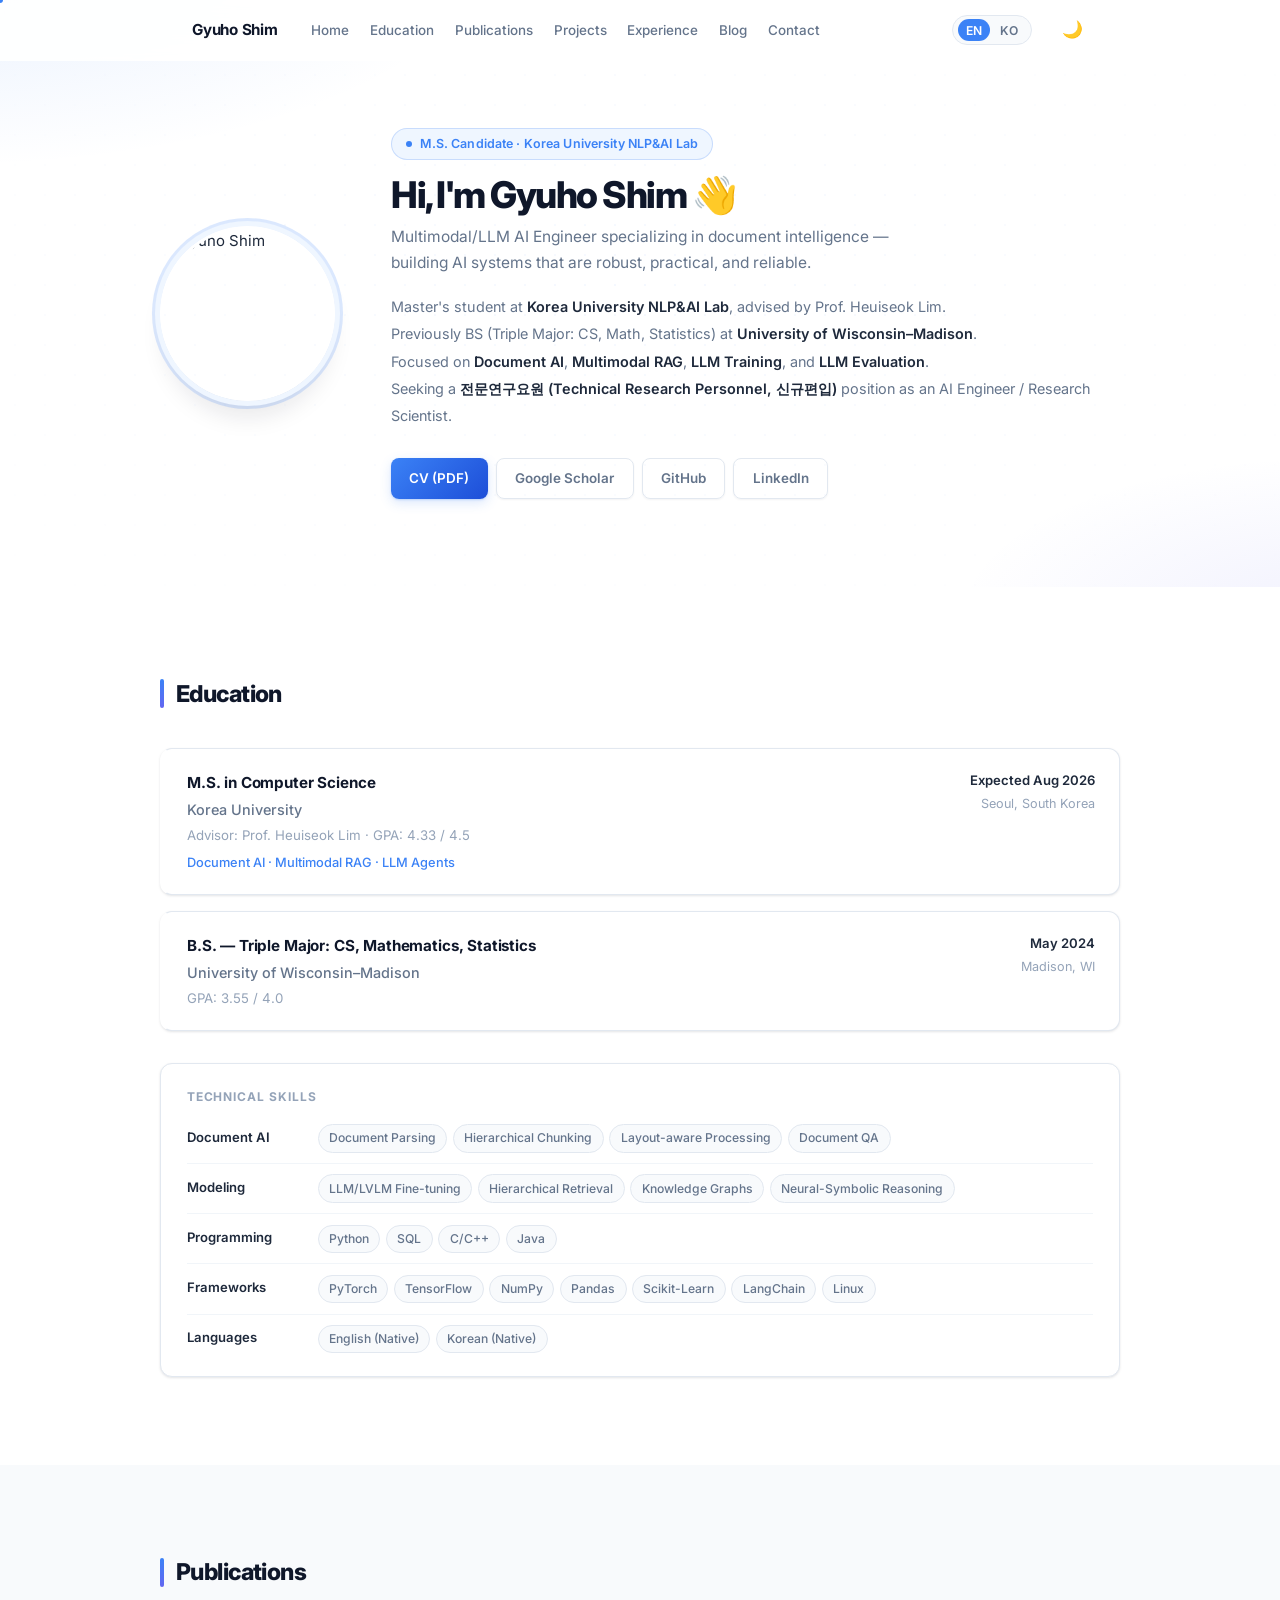
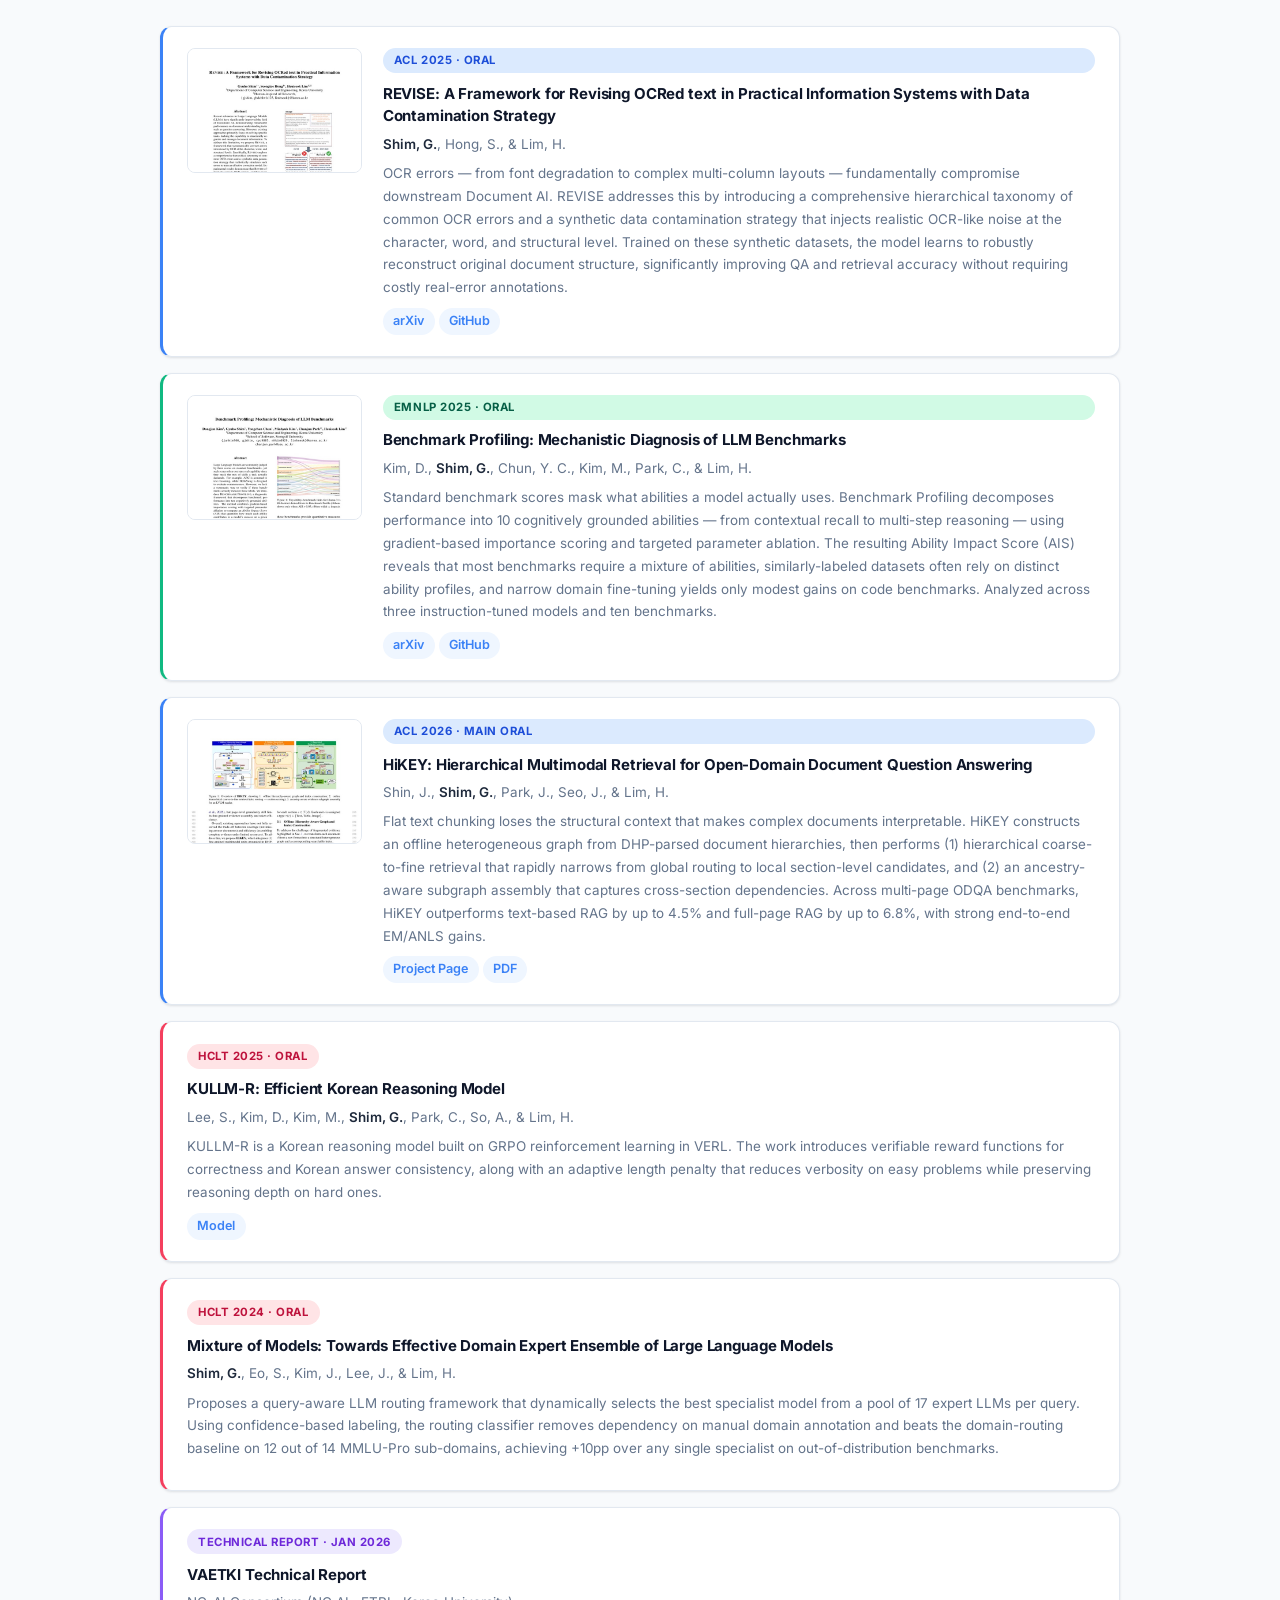
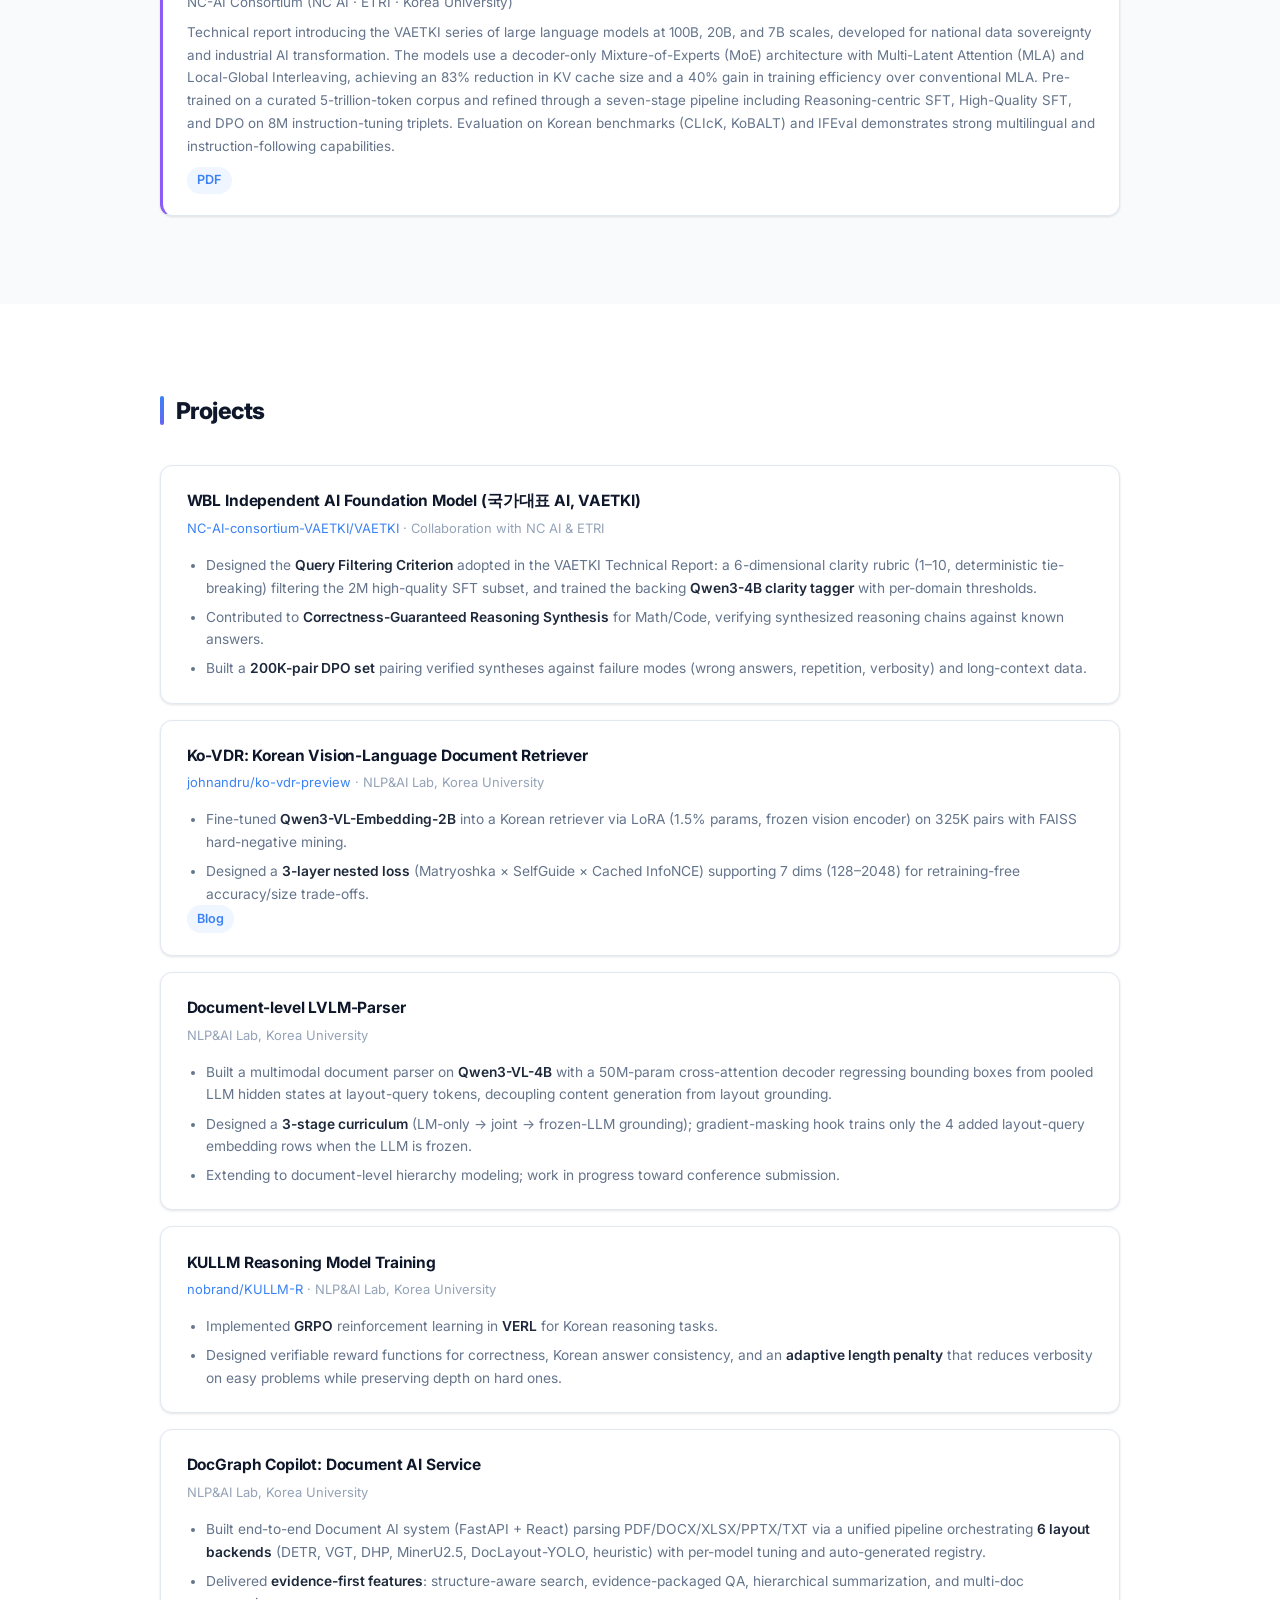
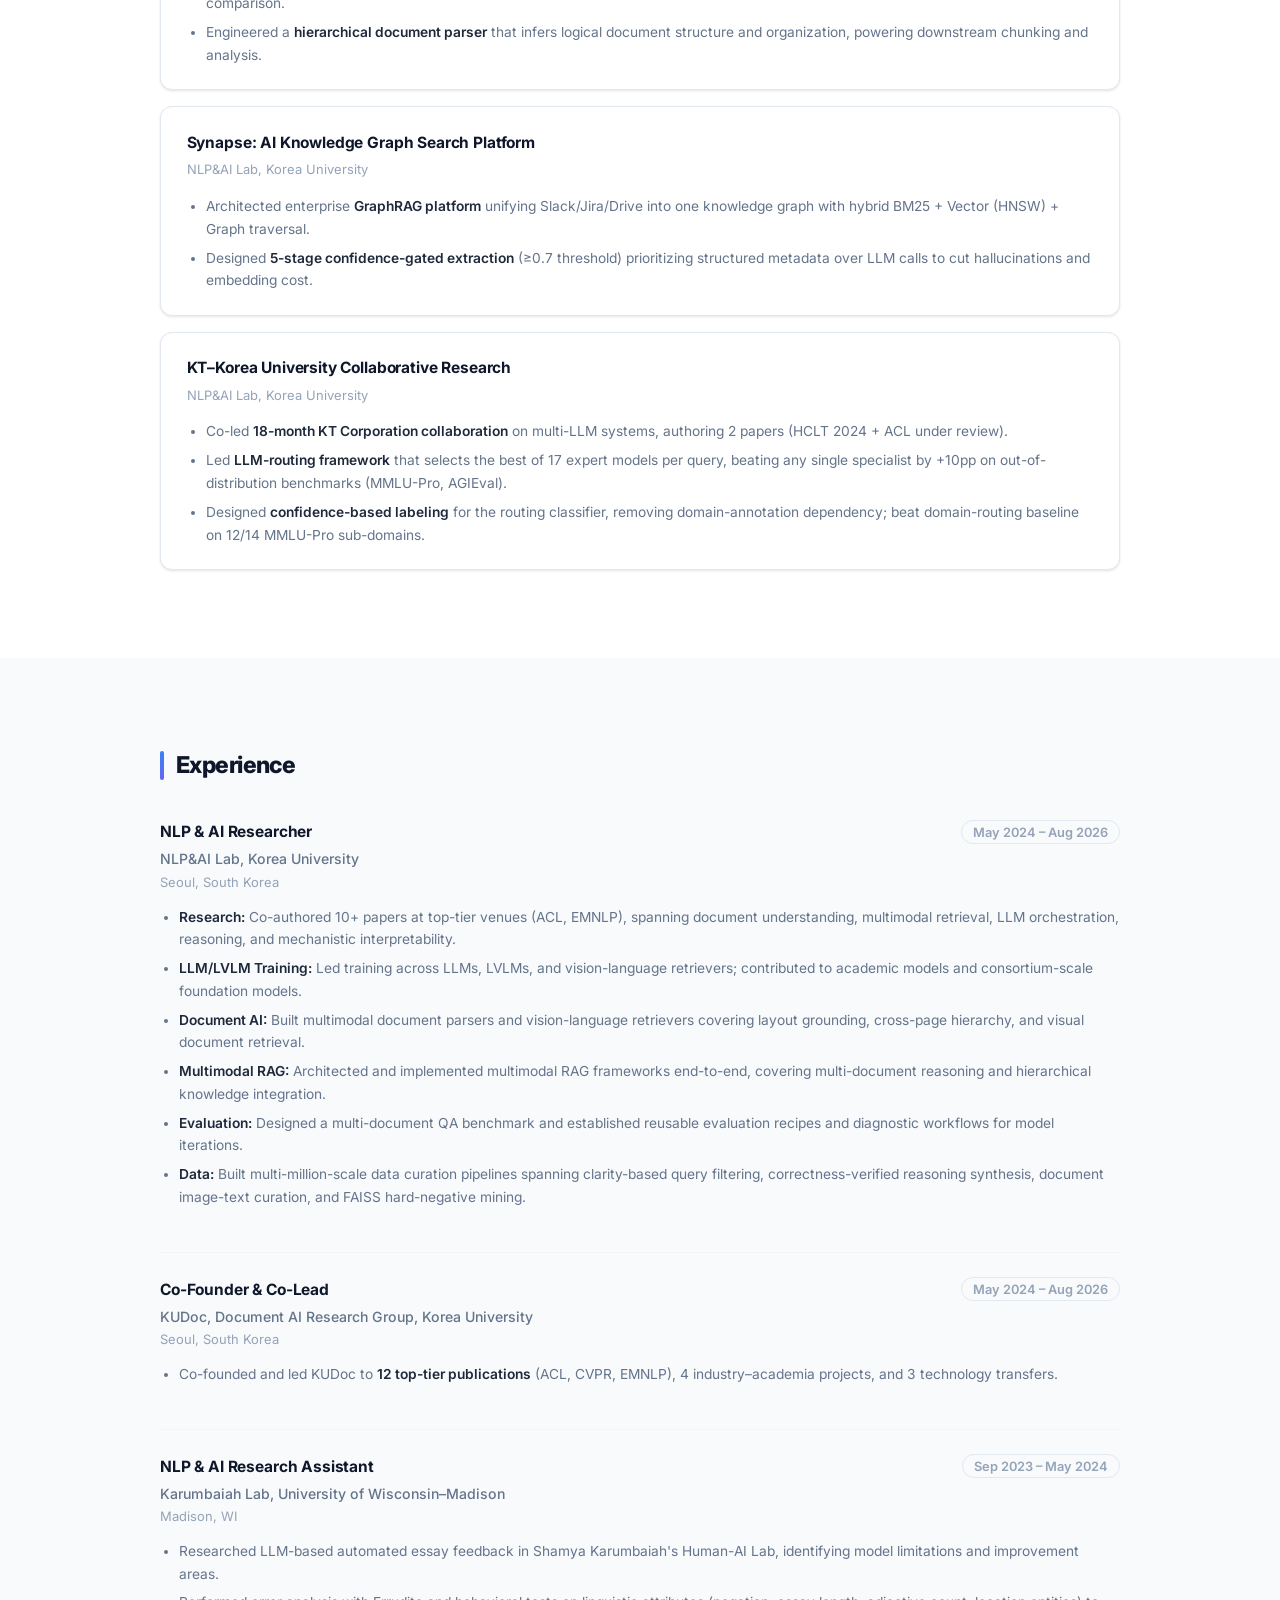
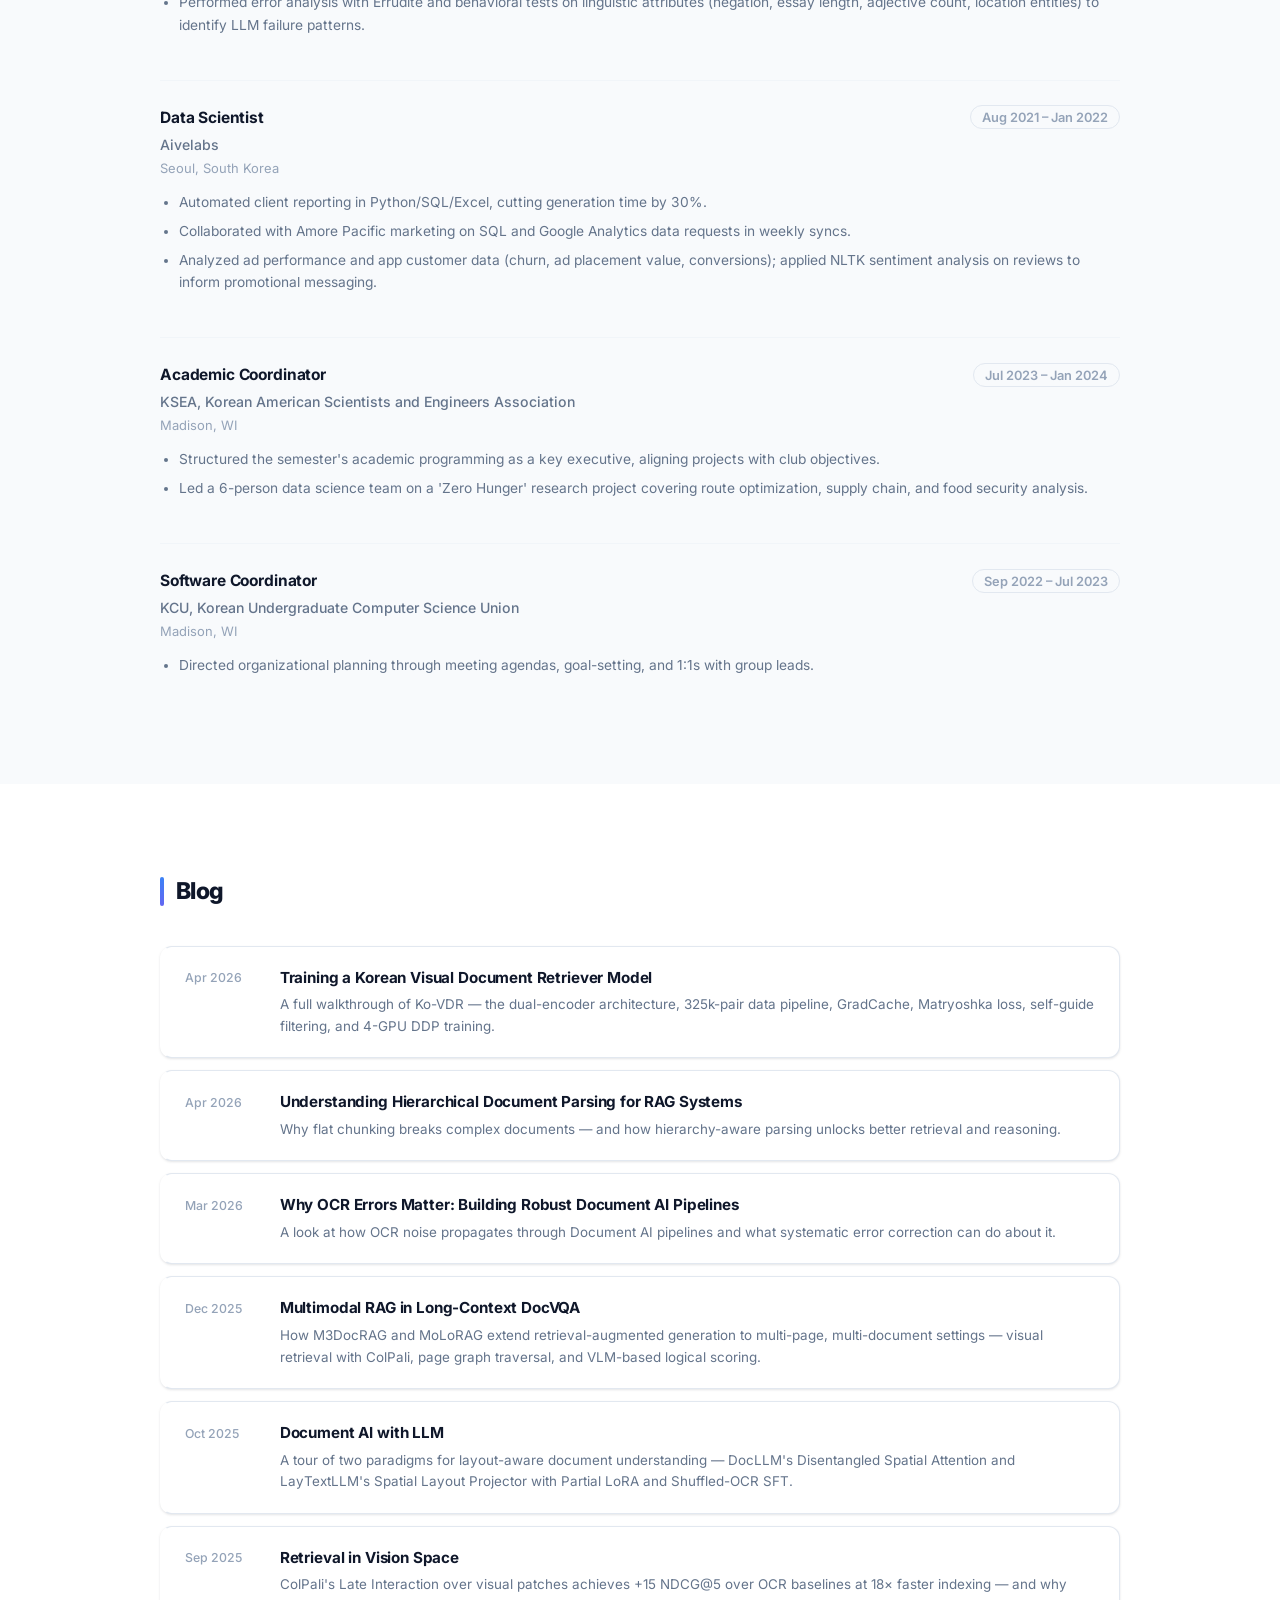
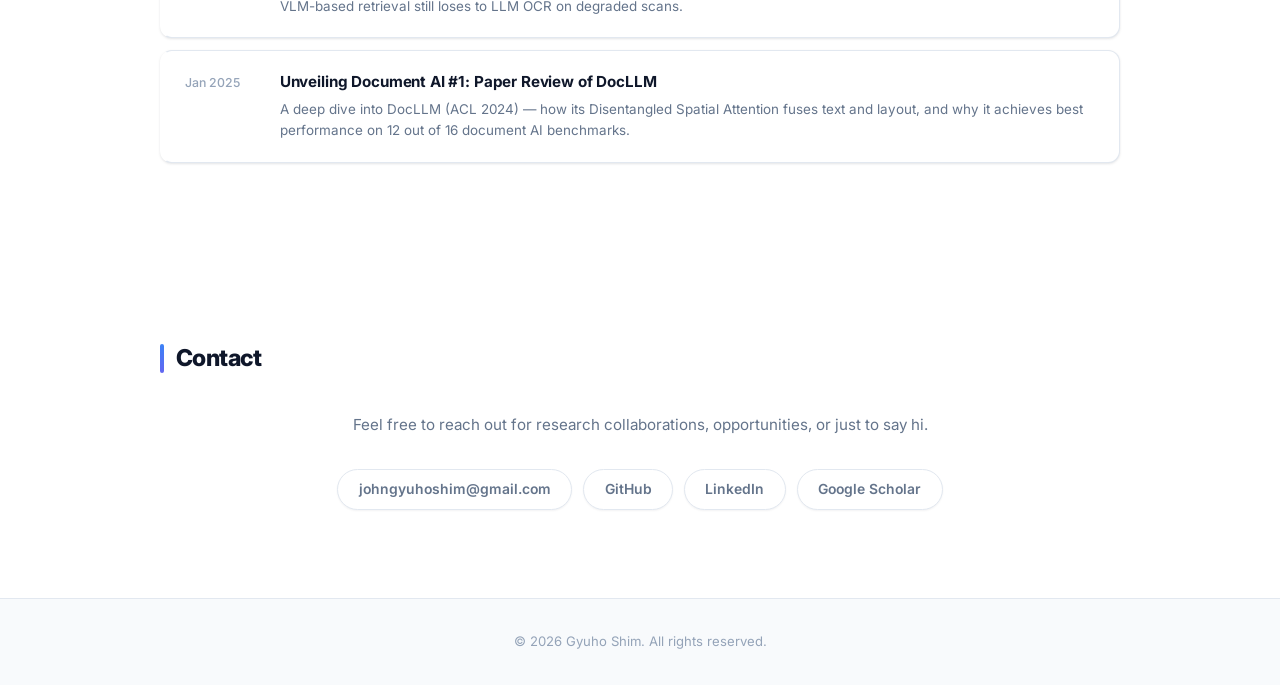
==== commit 7202aef9: "Add HiKEY project page New project page at projects/hikey/ for "HiKEY: Hierarchical Multimodal Retri" ====
--- a/index.html
+++ b/index.html
@@ -239,6 +239,10 @@
           <div class="pub-desc ko" style="display:none">
             DHP 파싱 기반 오프라인 이종 계층 그래프를 구축하여, 전역 라우팅에서 로컬 섹션 후보로 좁혀가는 계층적 검색과 조상 인식 서브그래프 조합을 수행. 텍스트 기반 RAG 대비 최대 4.5%, 전체 페이지 RAG 대비 최대 6.8% 성능 향상.
           </div>
+          <div class="pub-links">
+            <a href="projects/hikey/" target="_blank">Project Page</a>
+            <a href="projects/hikey/HiKEY_camera_ready.pdf" target="_blank">PDF</a>
+          </div>
         </div>
       </div>
 
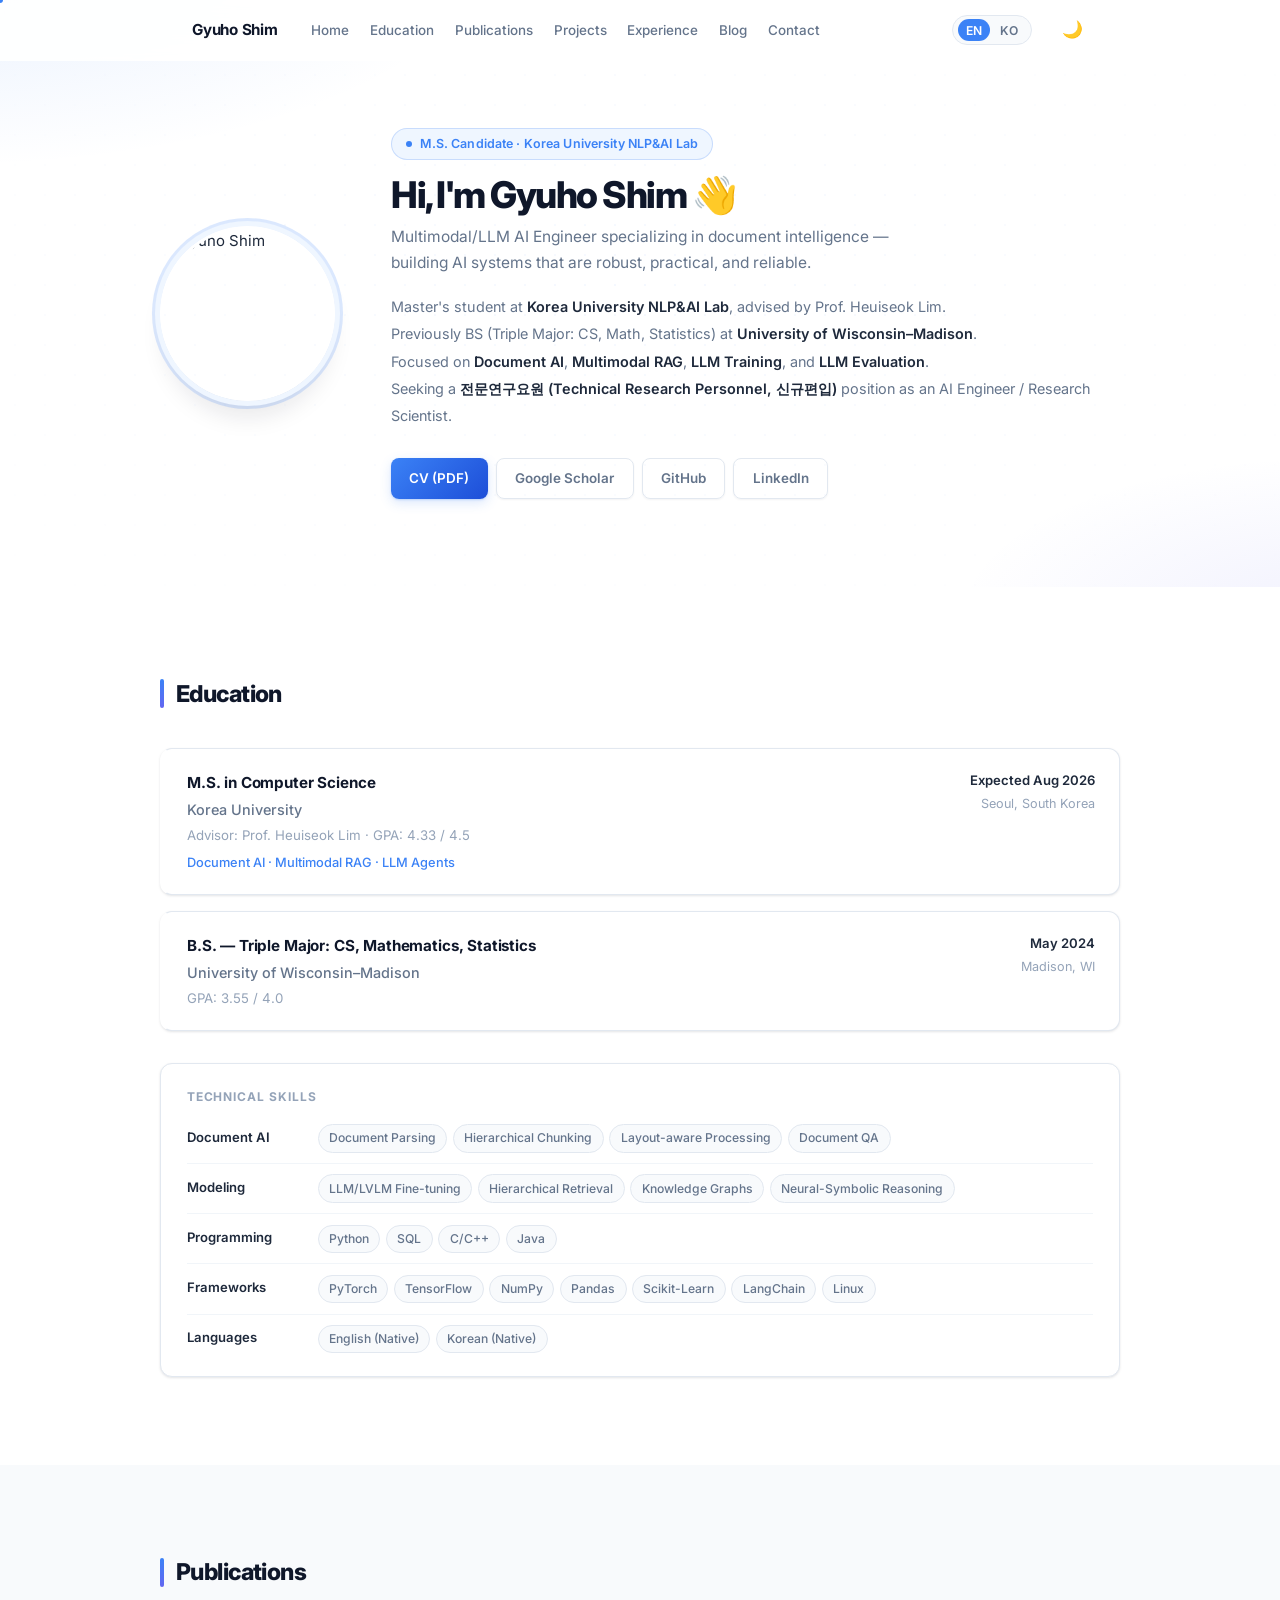
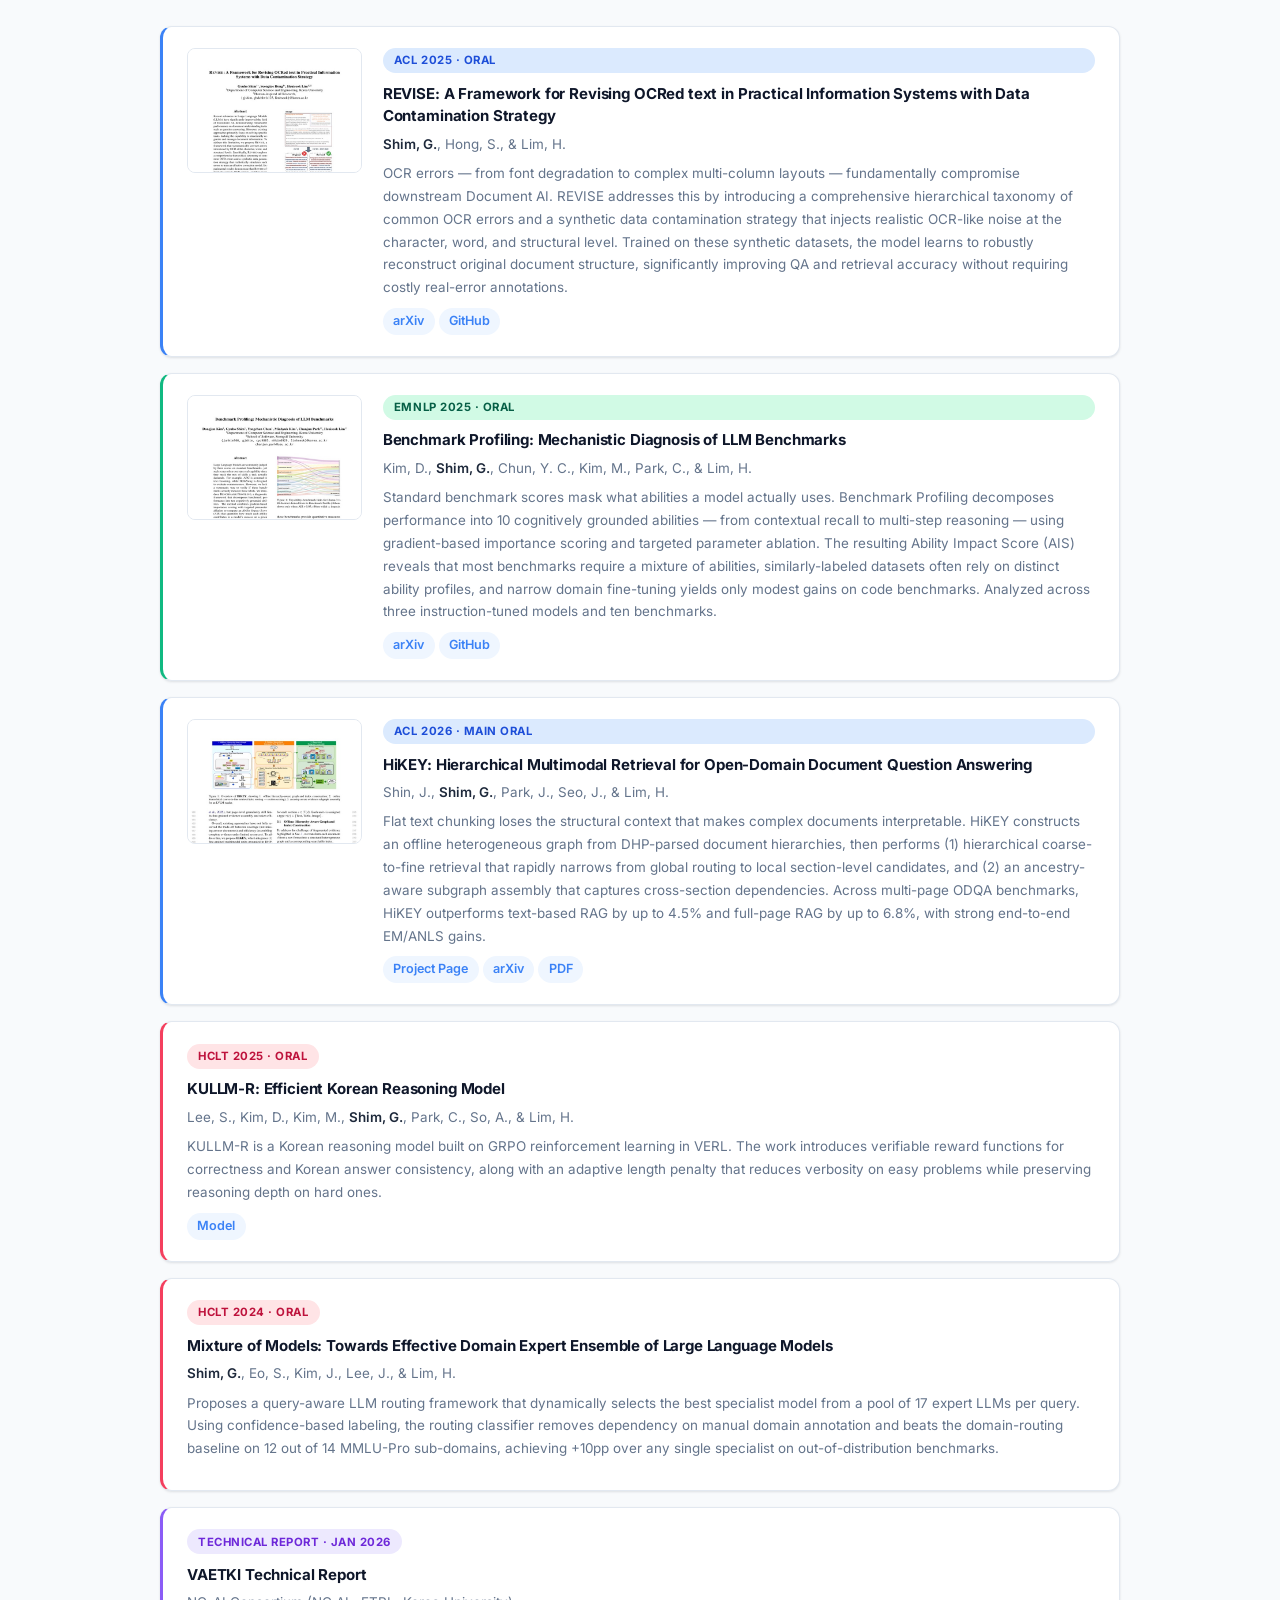
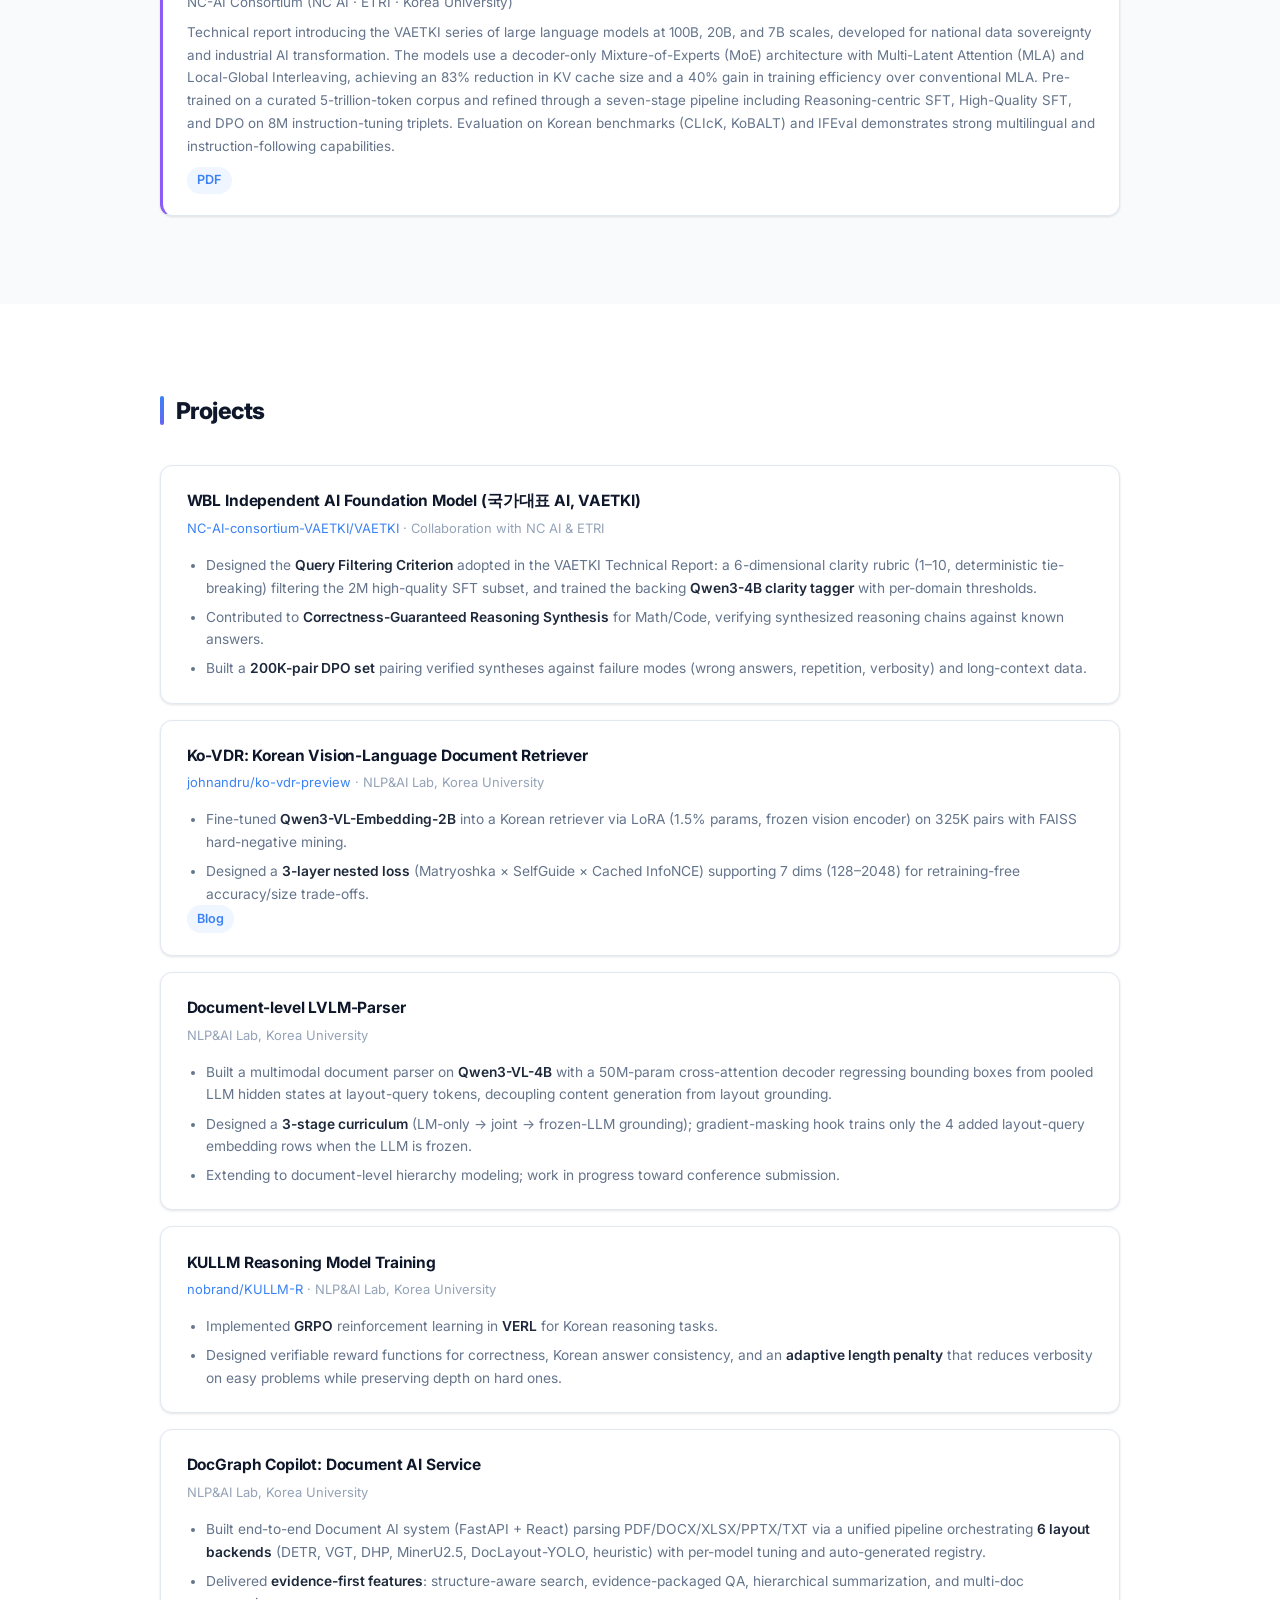
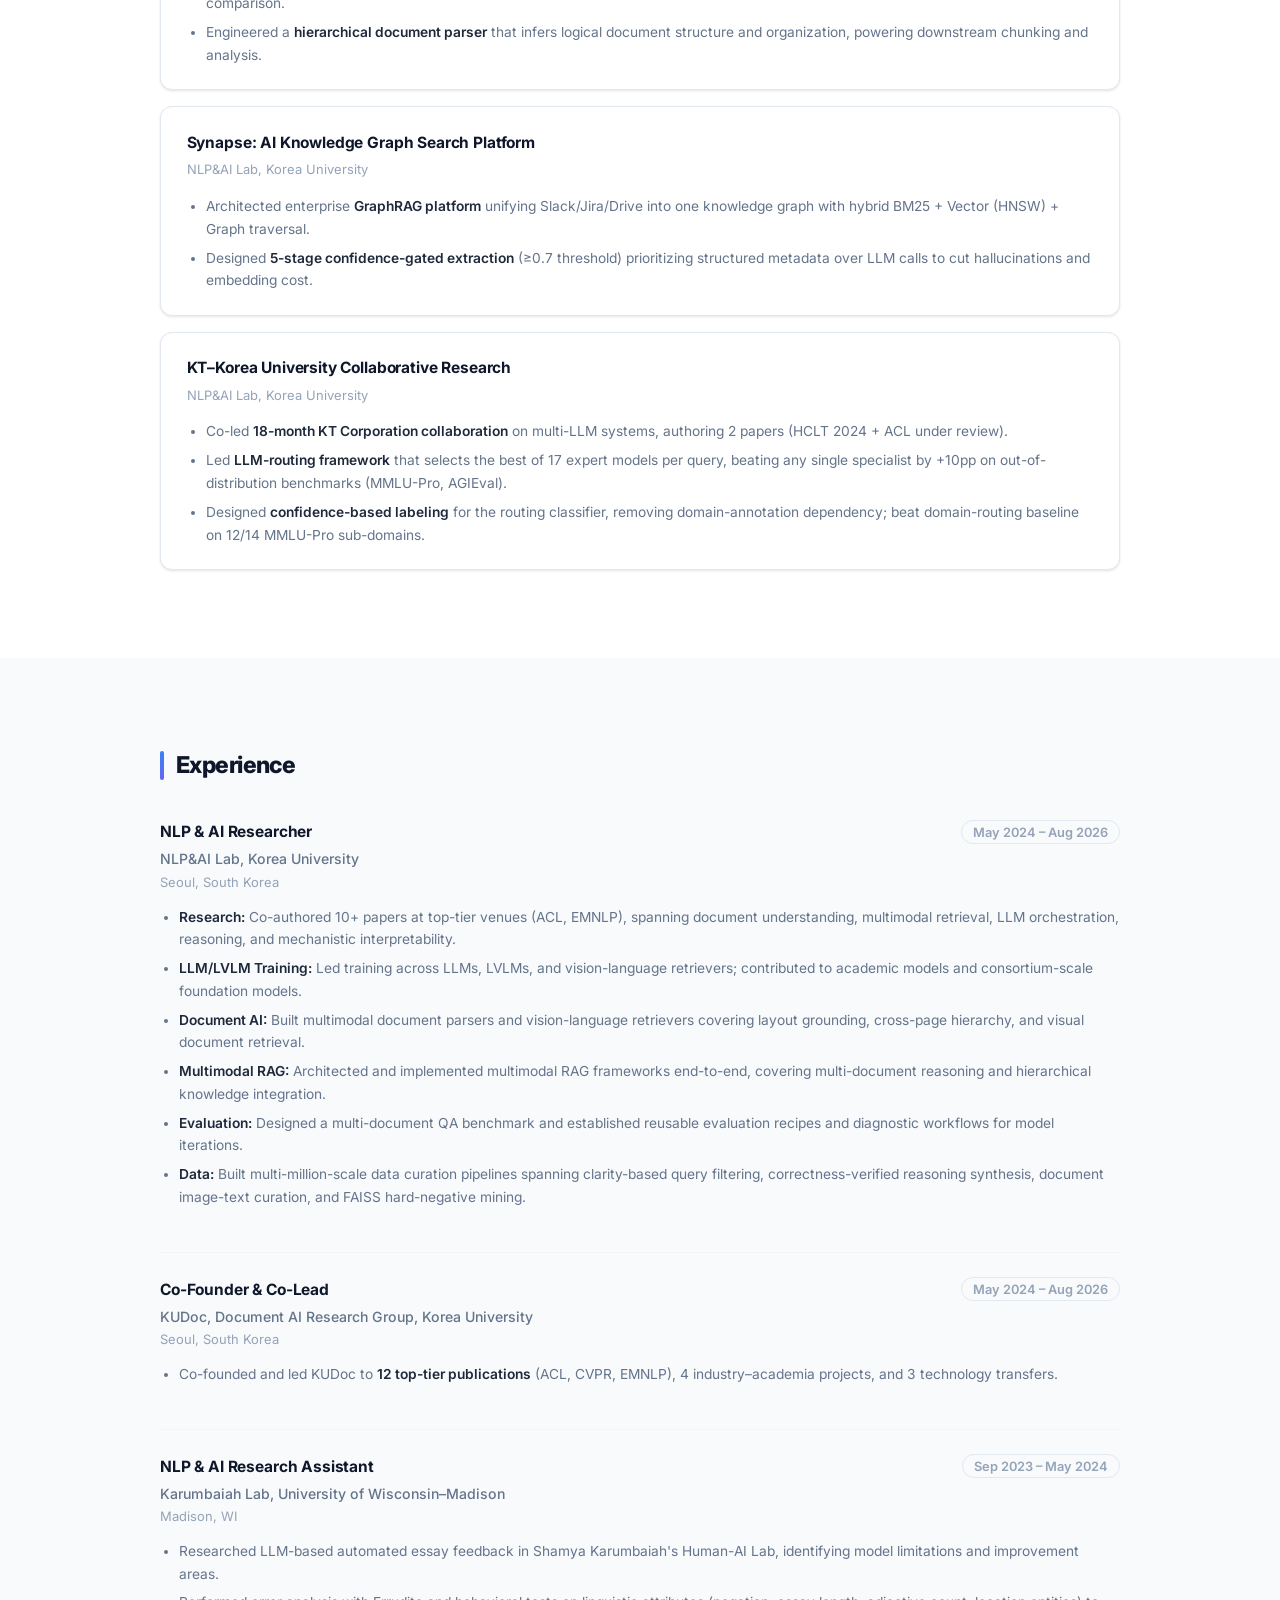
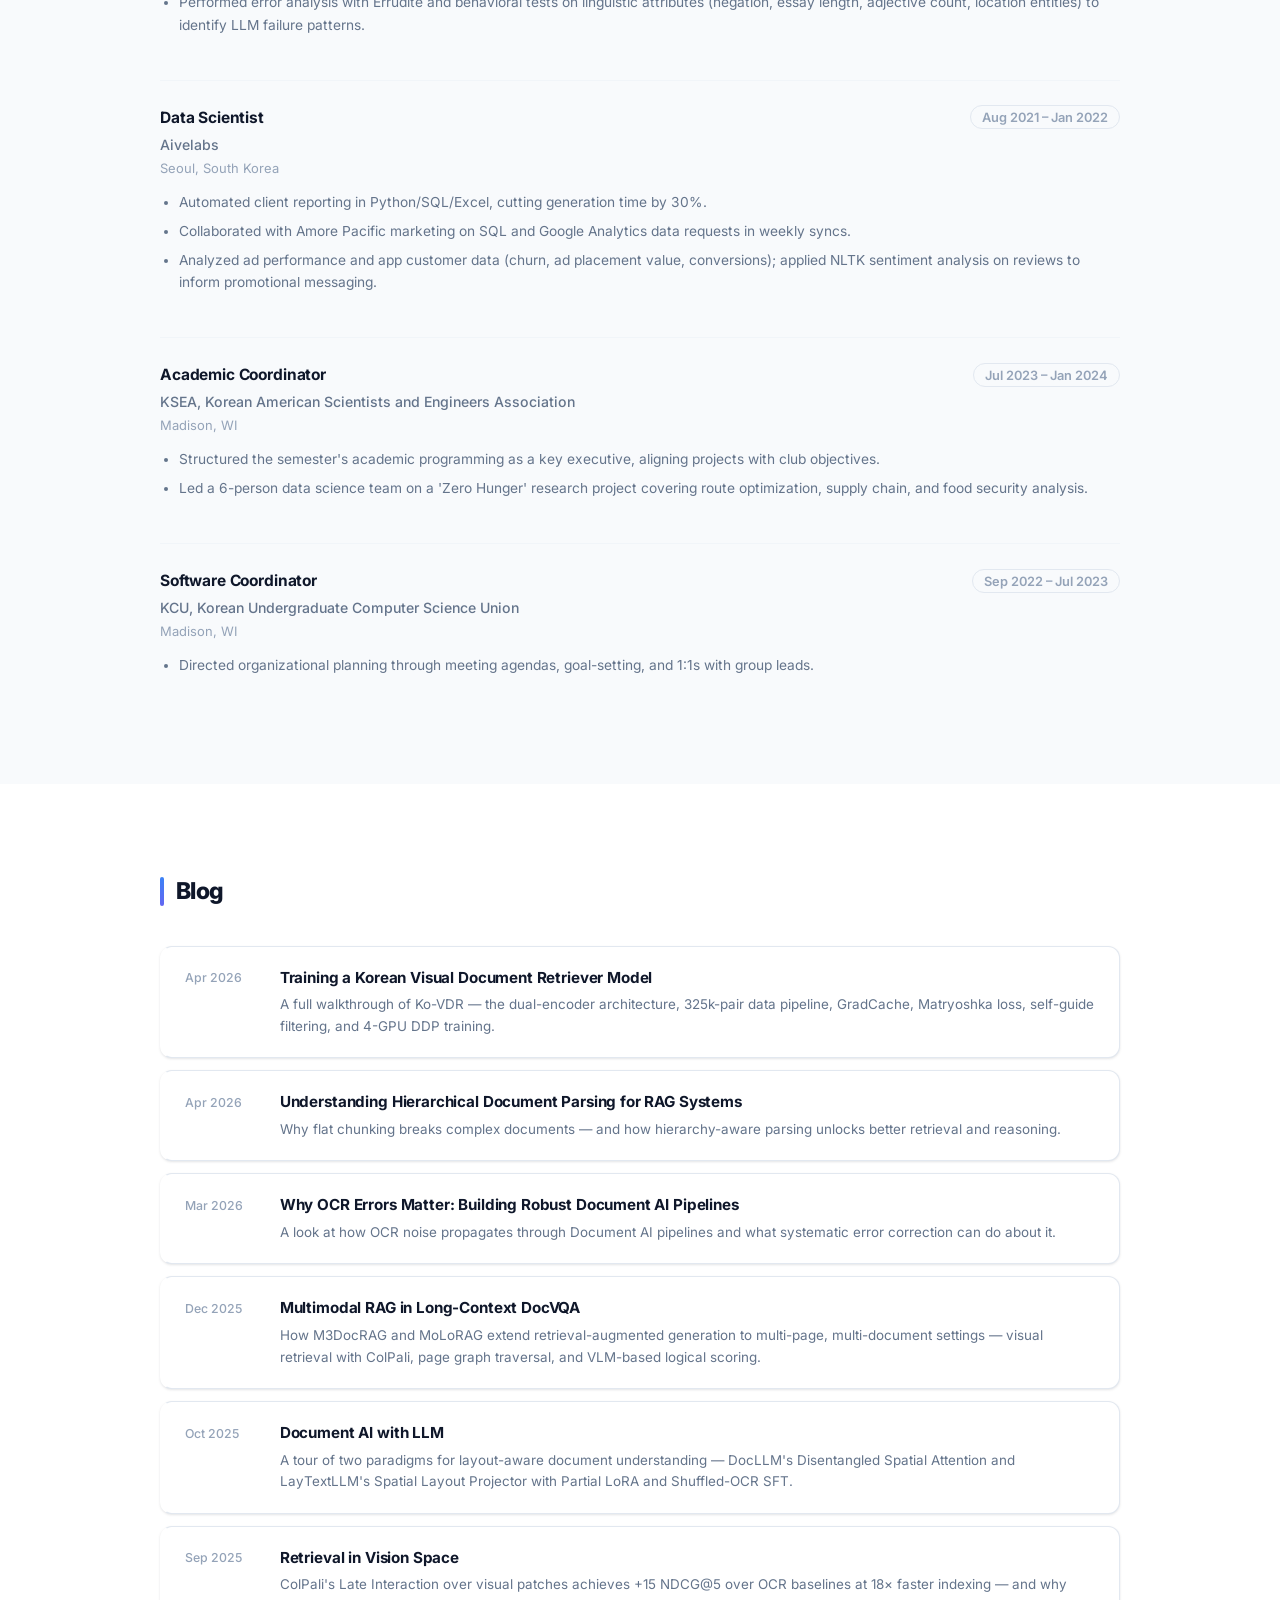
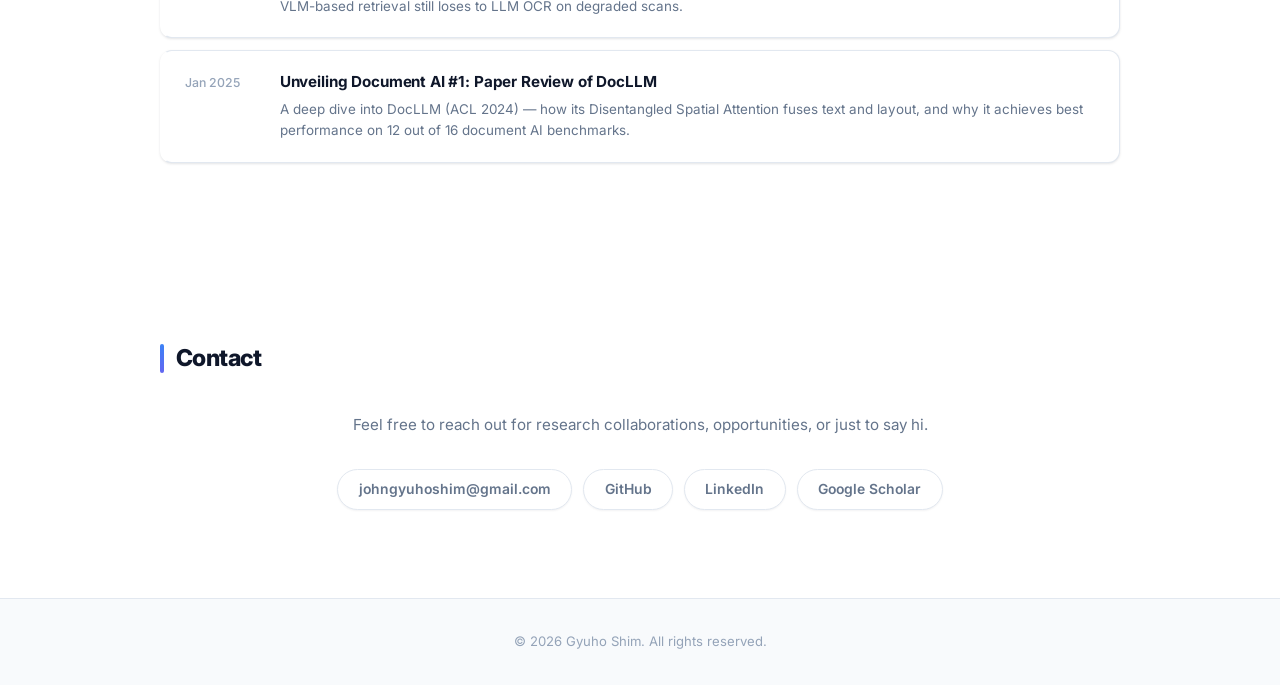
==== commit 82fc1e12: "Wire up HiKEY arXiv link (2605.29606) - Enable arXiv button on the HiKEY project page hero - Replace" ====
--- a/index.html
+++ b/index.html
@@ -241,6 +241,7 @@
           </div>
           <div class="pub-links">
             <a href="projects/hikey/" target="_blank">Project Page</a>
+            <a href="https://arxiv.org/abs/2605.29606" target="_blank">arXiv</a>
             <a href="projects/hikey/HiKEY_camera_ready.pdf" target="_blank">PDF</a>
           </div>
         </div>
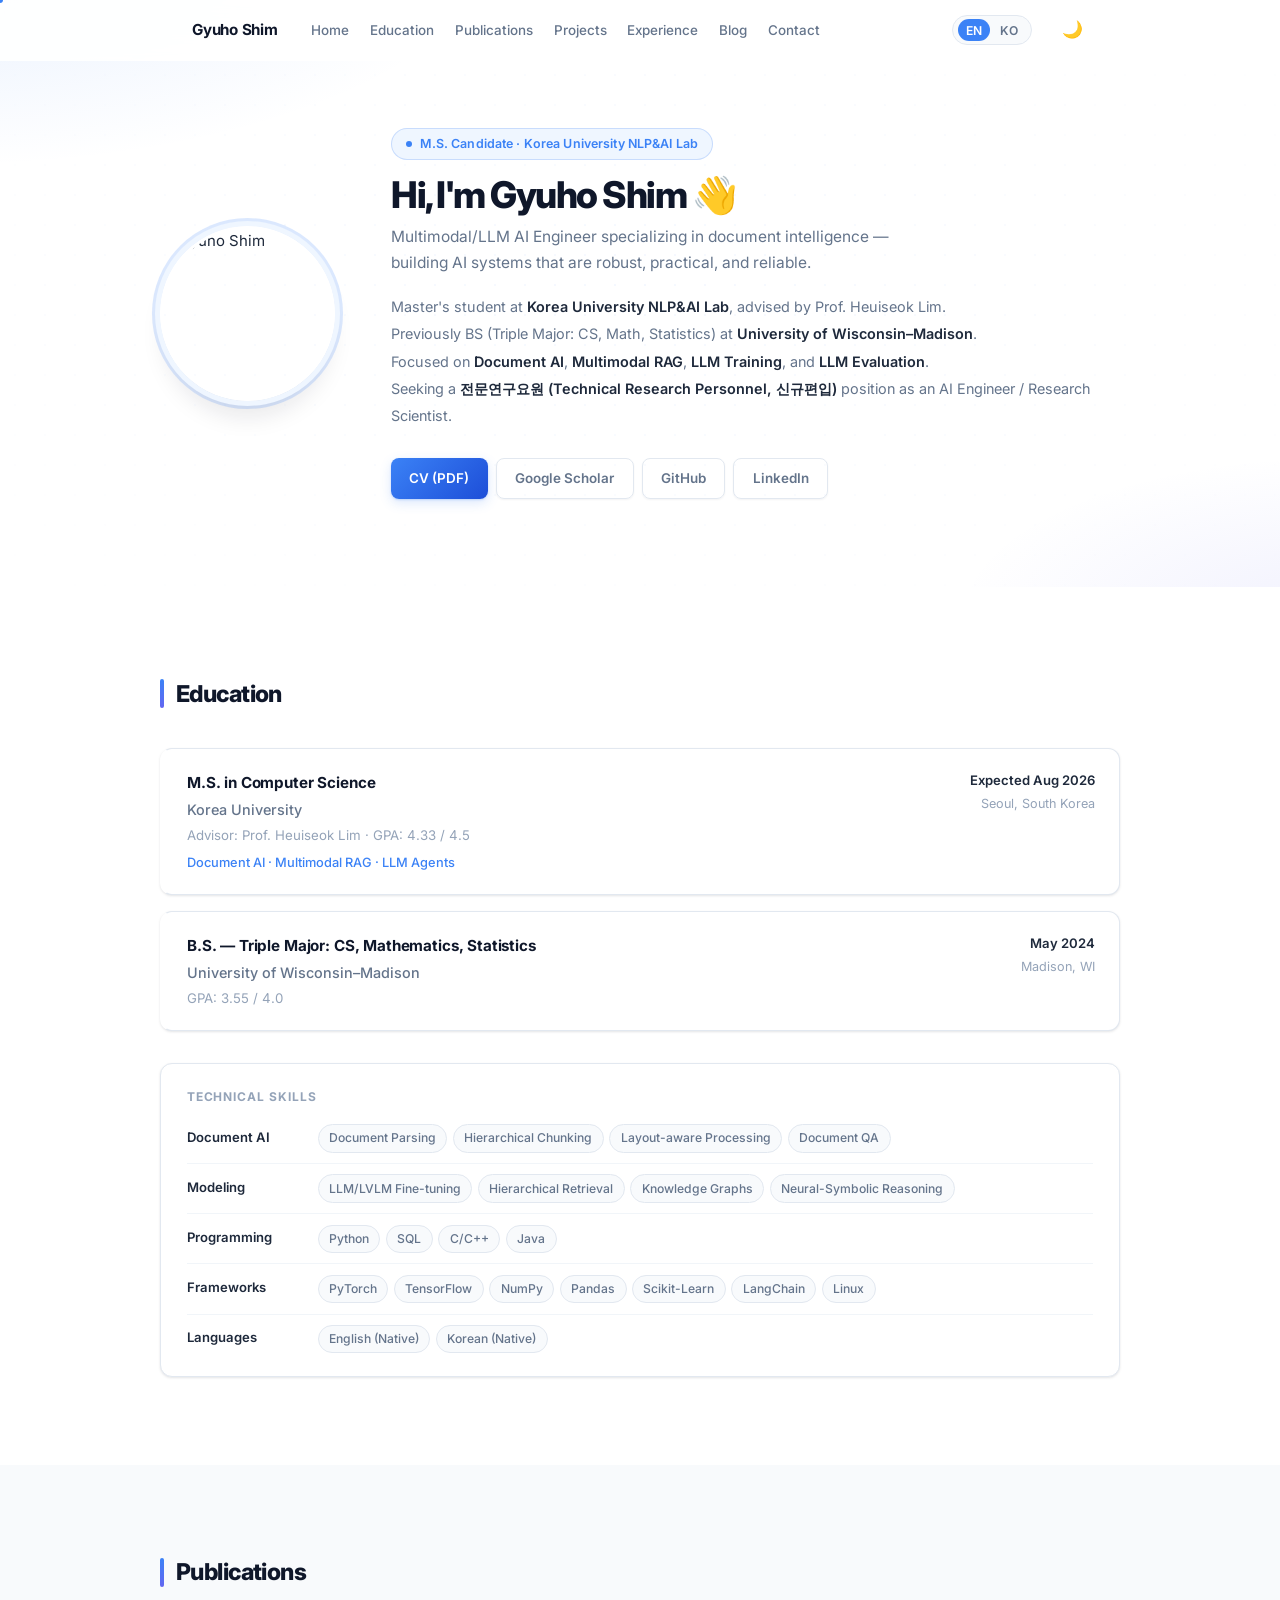
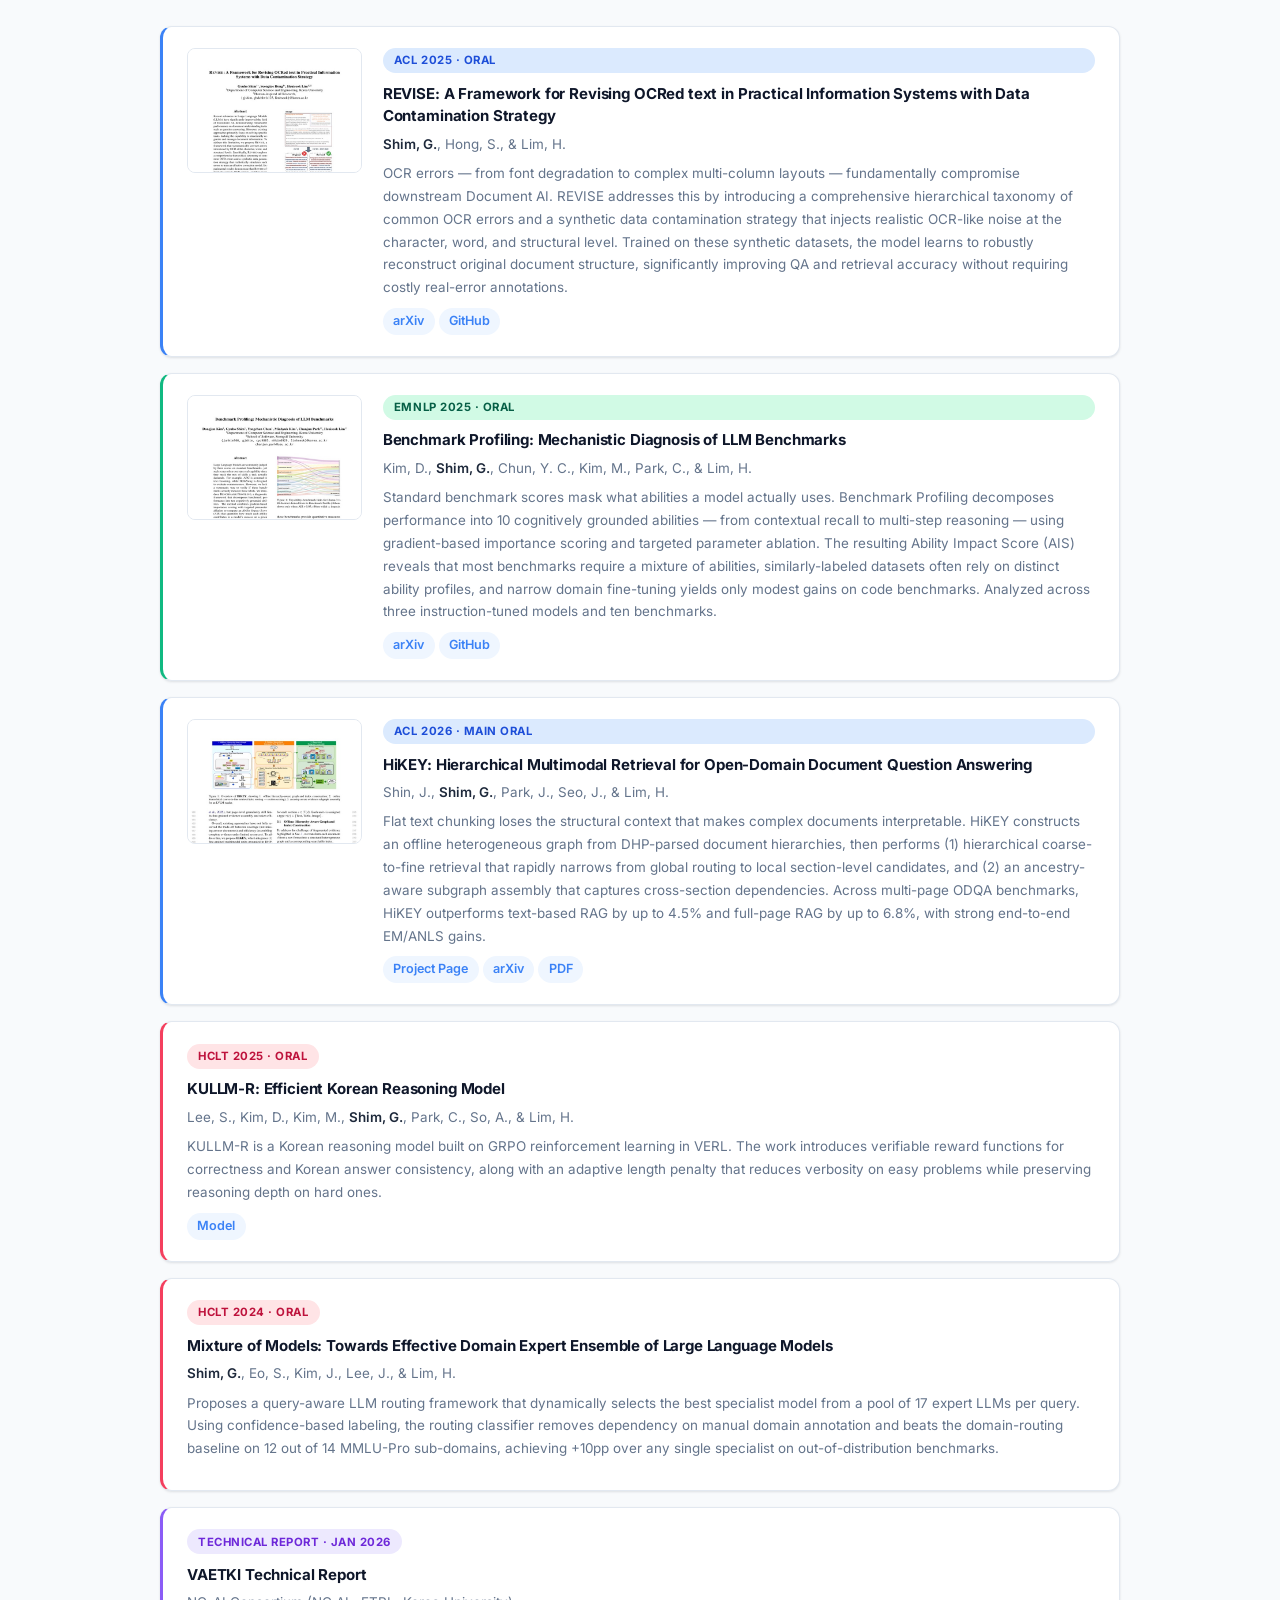
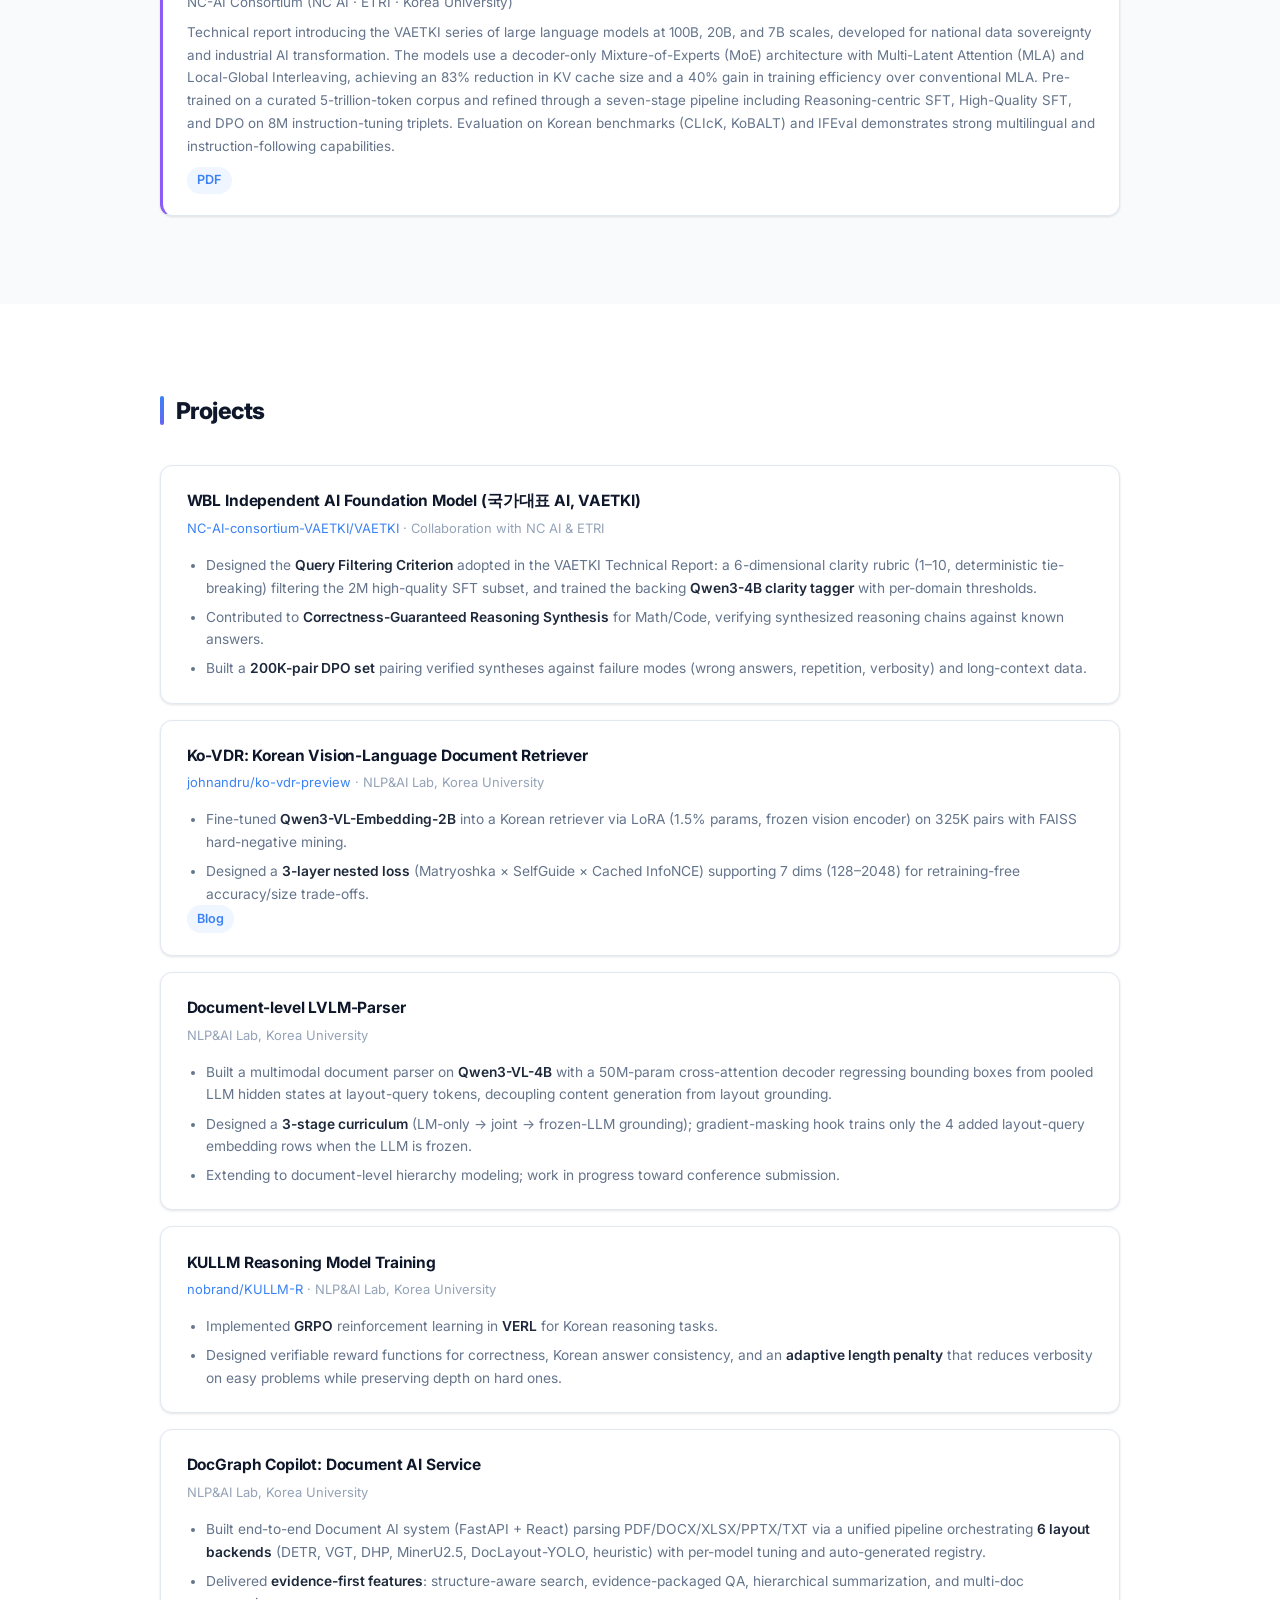
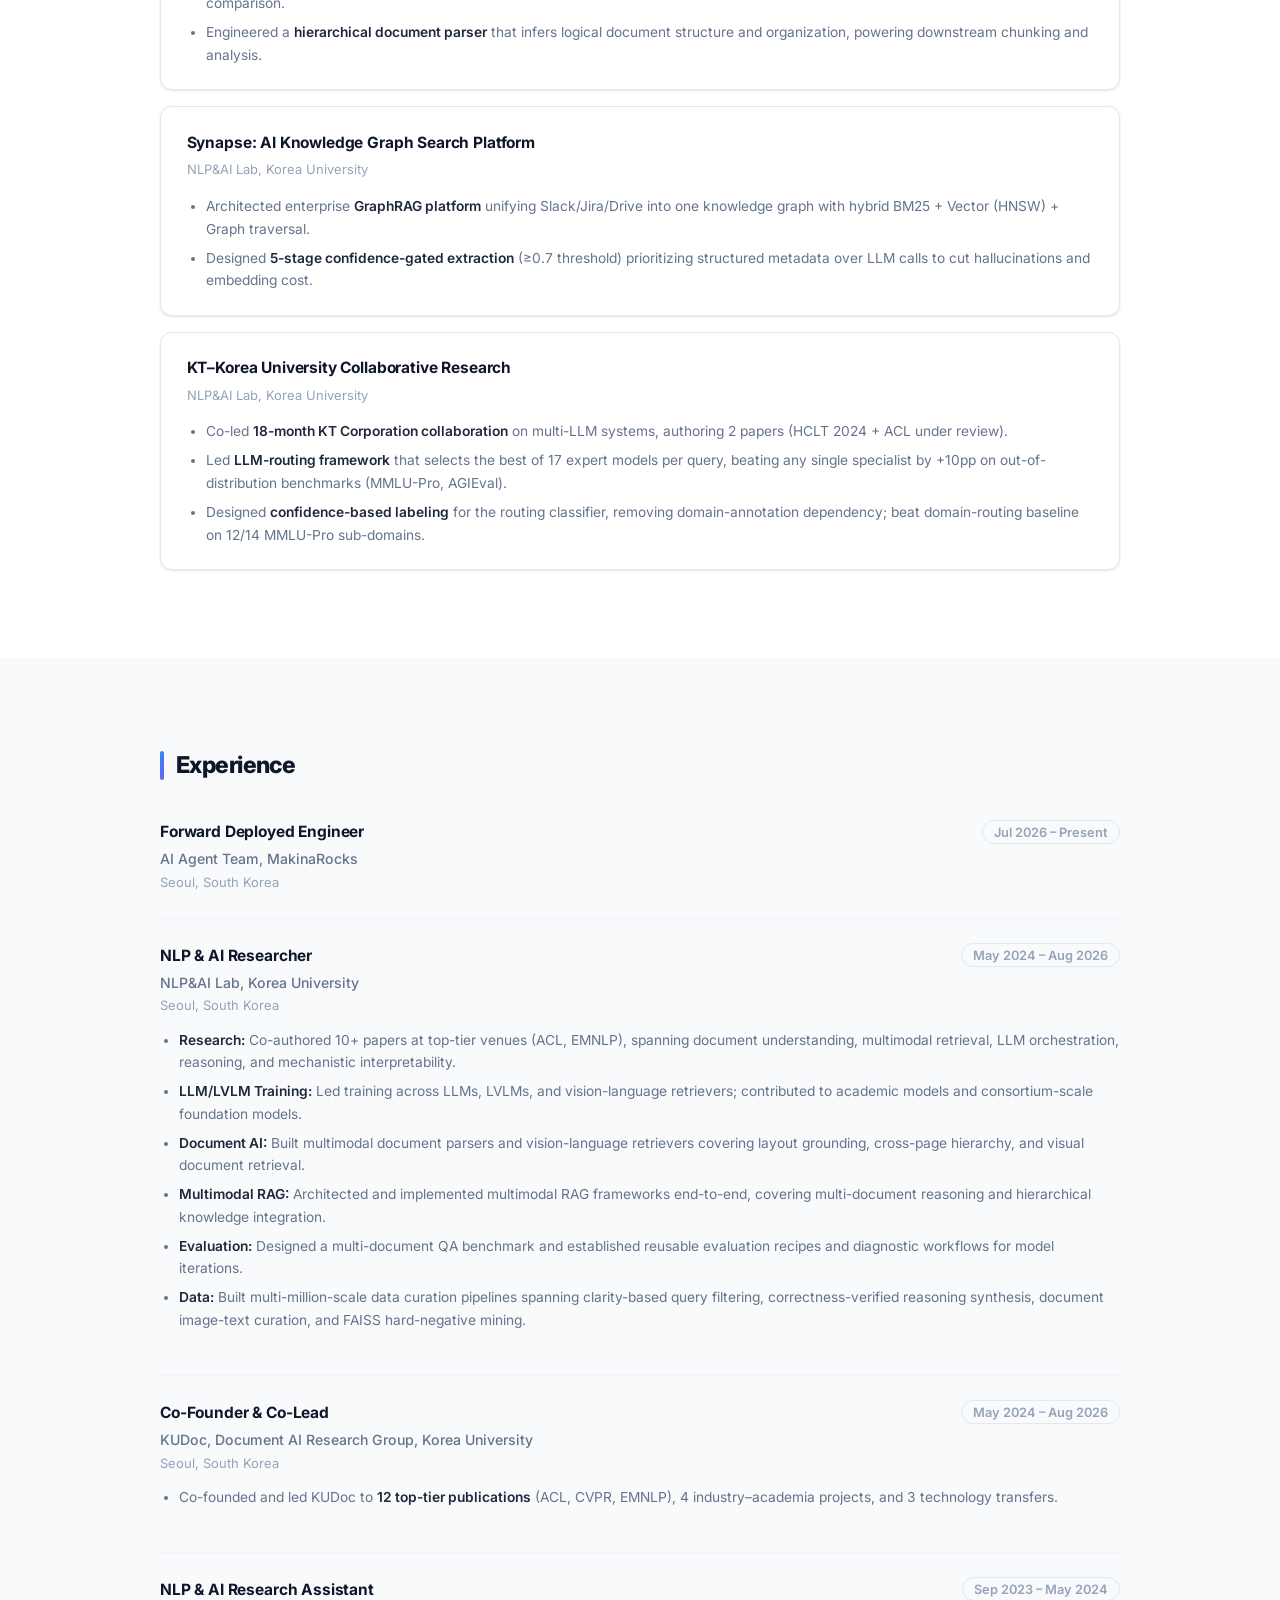
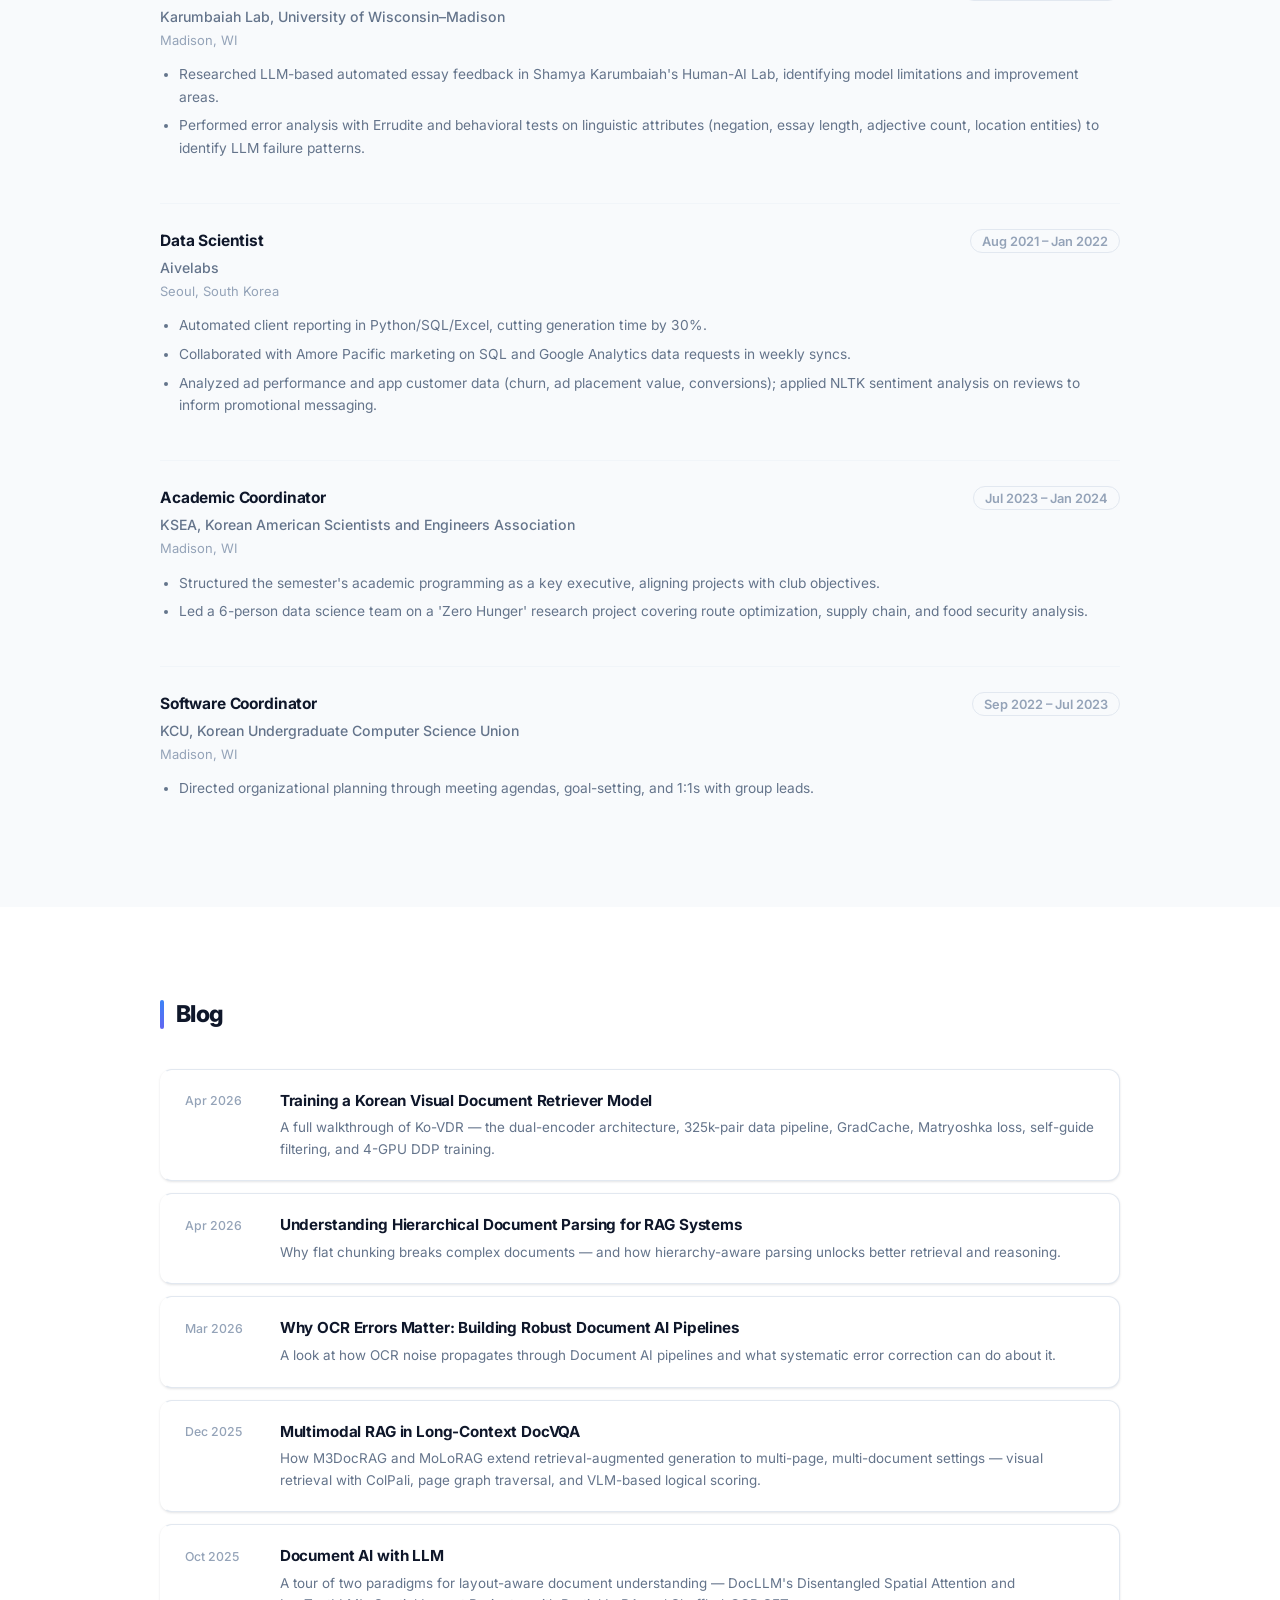
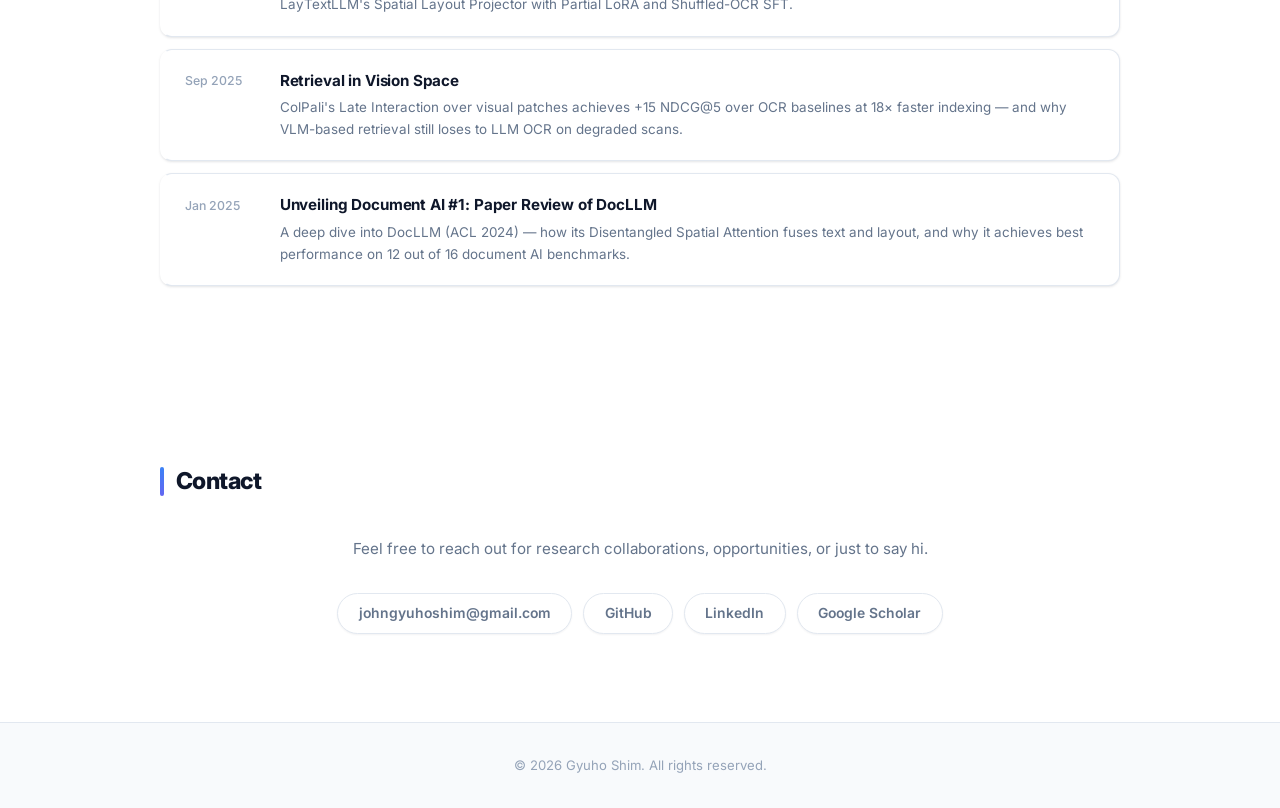
==== commit 18924beb: "Add MakinaRocks Forward Deployed Engineer role to Experience Co-Authored-By: Claude Opus 4.8 (1M con" ====
--- a/index.html
+++ b/index.html
@@ -523,6 +523,20 @@
 
       <div class="exp-item">
         <div class="exp-left">
+          <div class="exp-role en">Forward Deployed Engineer</div>
+          <div class="exp-role ko" style="display:none">Forward Deployed Engineer</div>
+          <div class="exp-org en">AI Agent Team, MakinaRocks</div>
+          <div class="exp-org ko" style="display:none">MakinaRocks, AI Agent 팀</div>
+          <div class="exp-location en">Seoul, South Korea</div>
+          <div class="exp-location ko" style="display:none">서울, 대한민국</div>
+        </div>
+        <div class="exp-right">
+          <span class="exp-date">Jul 2026 – Present</span>
+        </div>
+      </div>
+
+      <div class="exp-item" style="margin-top:1.5rem;">
+        <div class="exp-left">
           <div class="exp-role en">NLP &amp; AI Researcher</div>
           <div class="exp-role ko" style="display:none">NLP &amp; AI 연구원</div>
           <div class="exp-org">NLP&amp;AI Lab, Korea University</div>
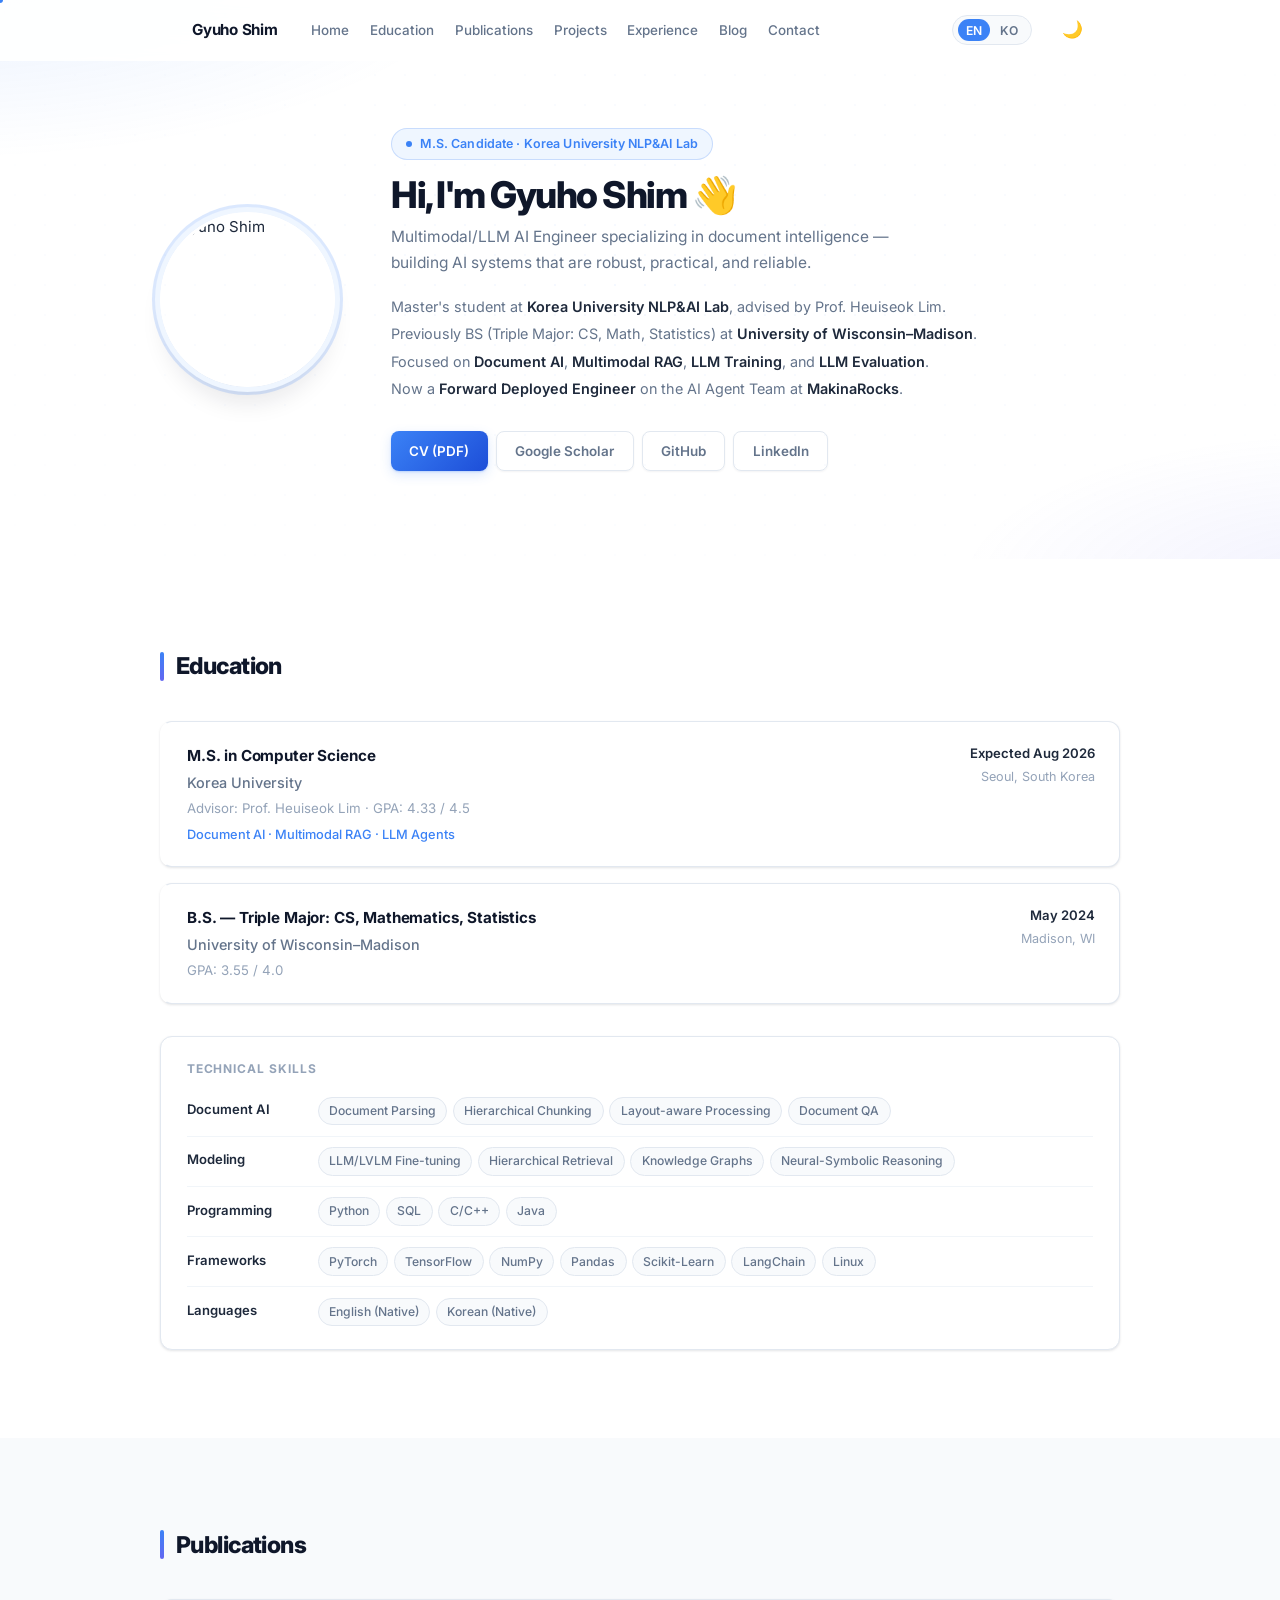
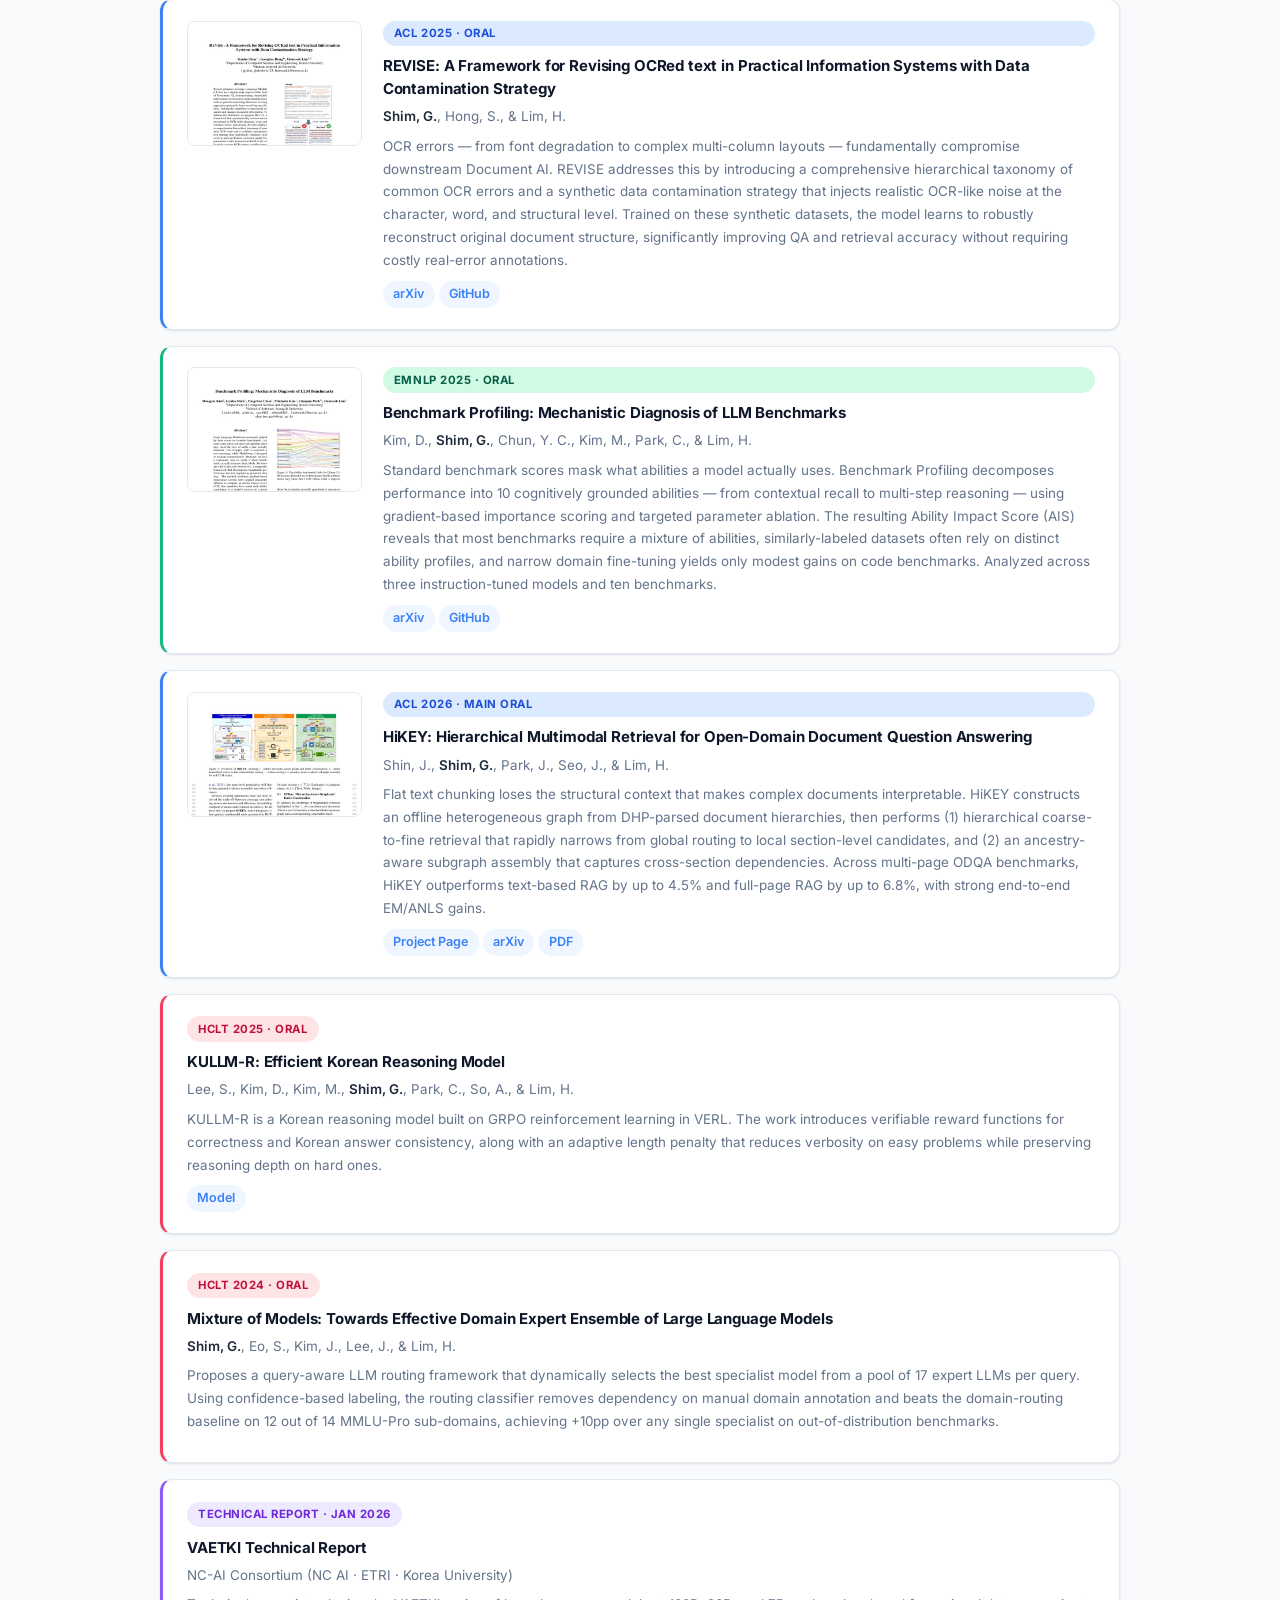
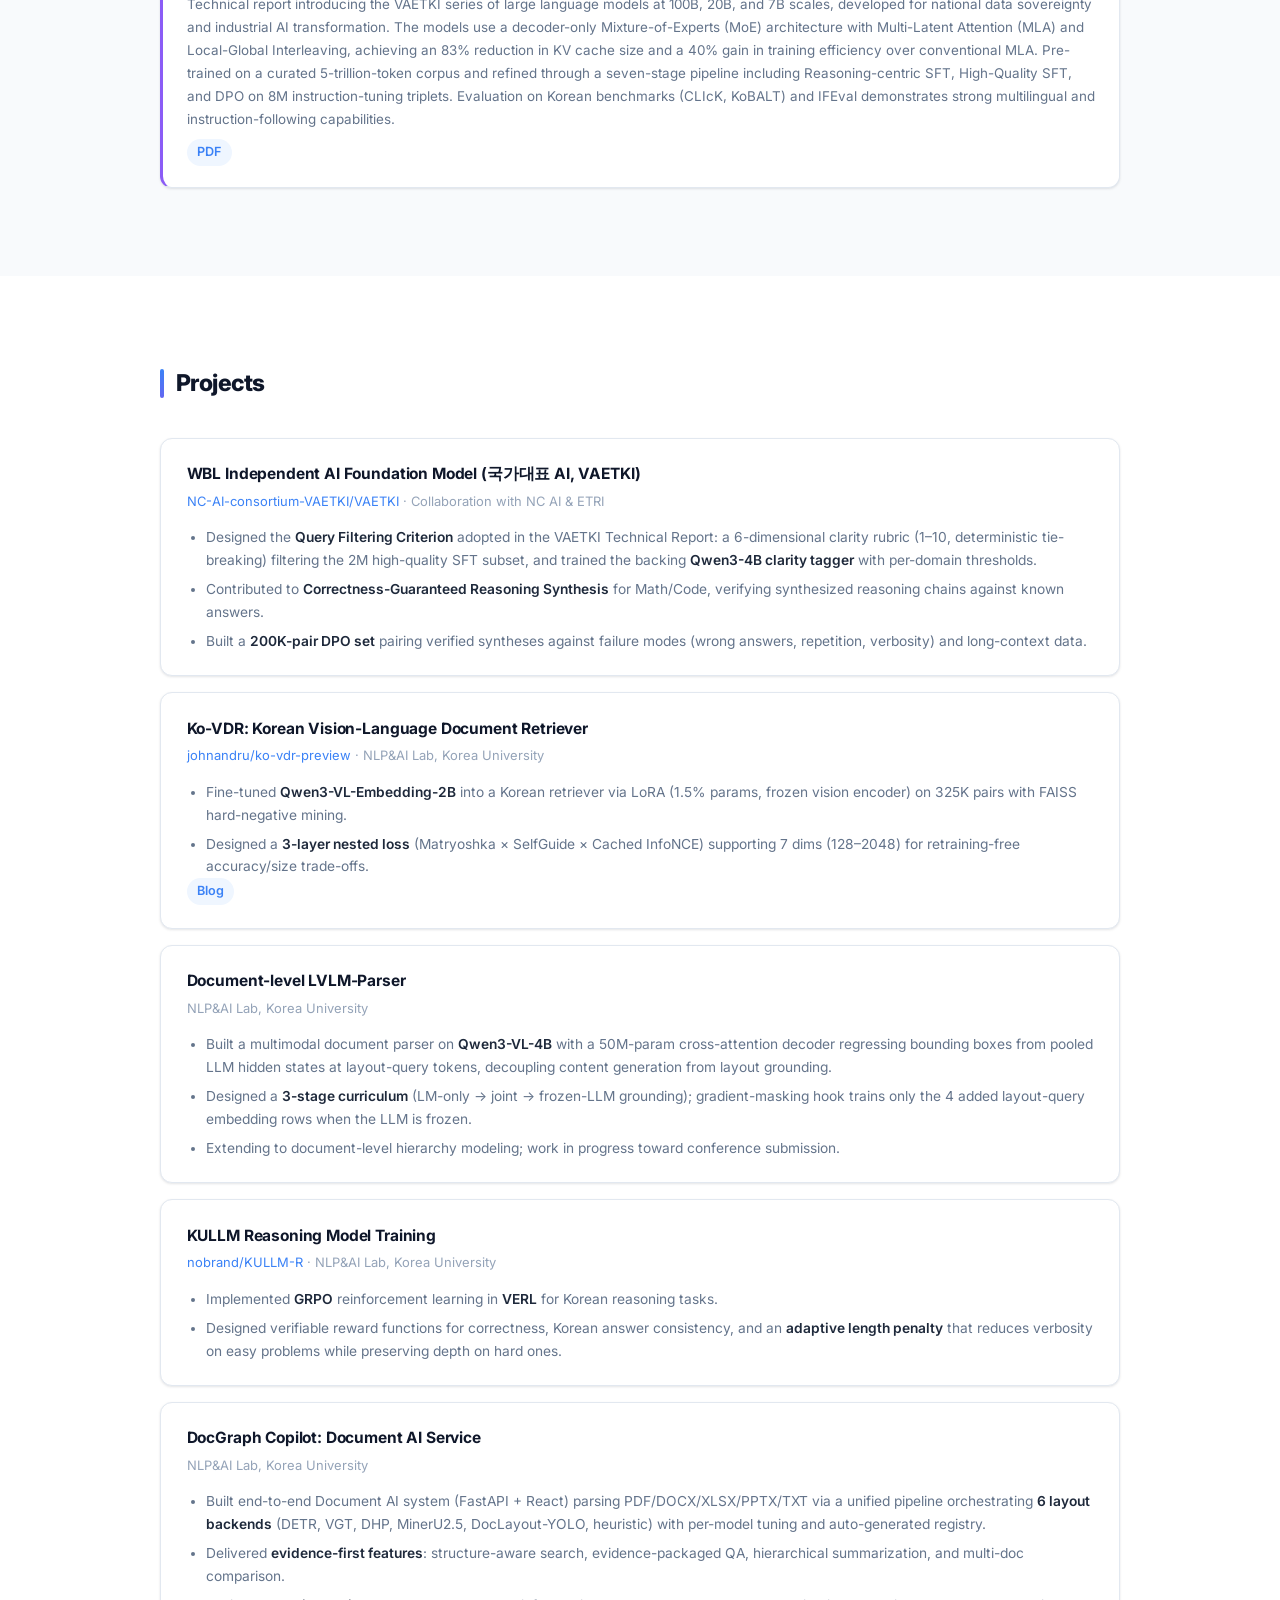
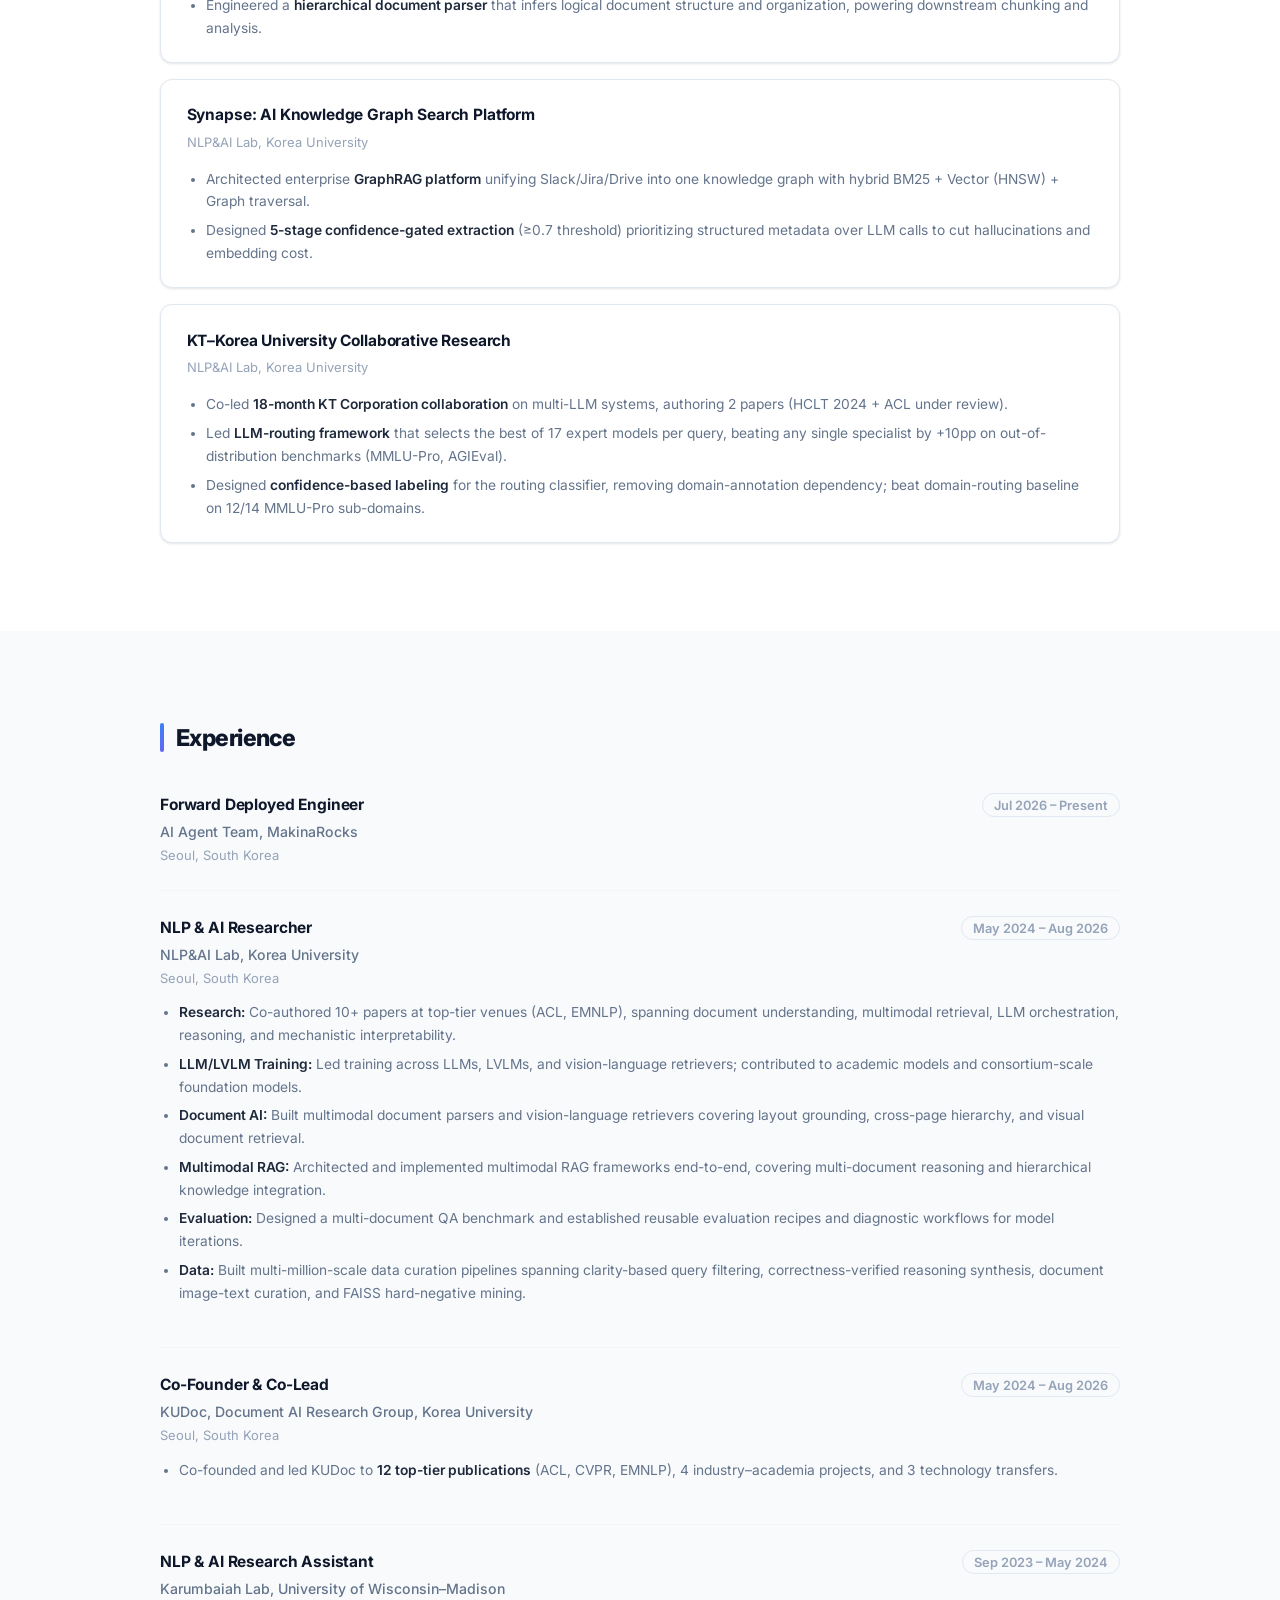
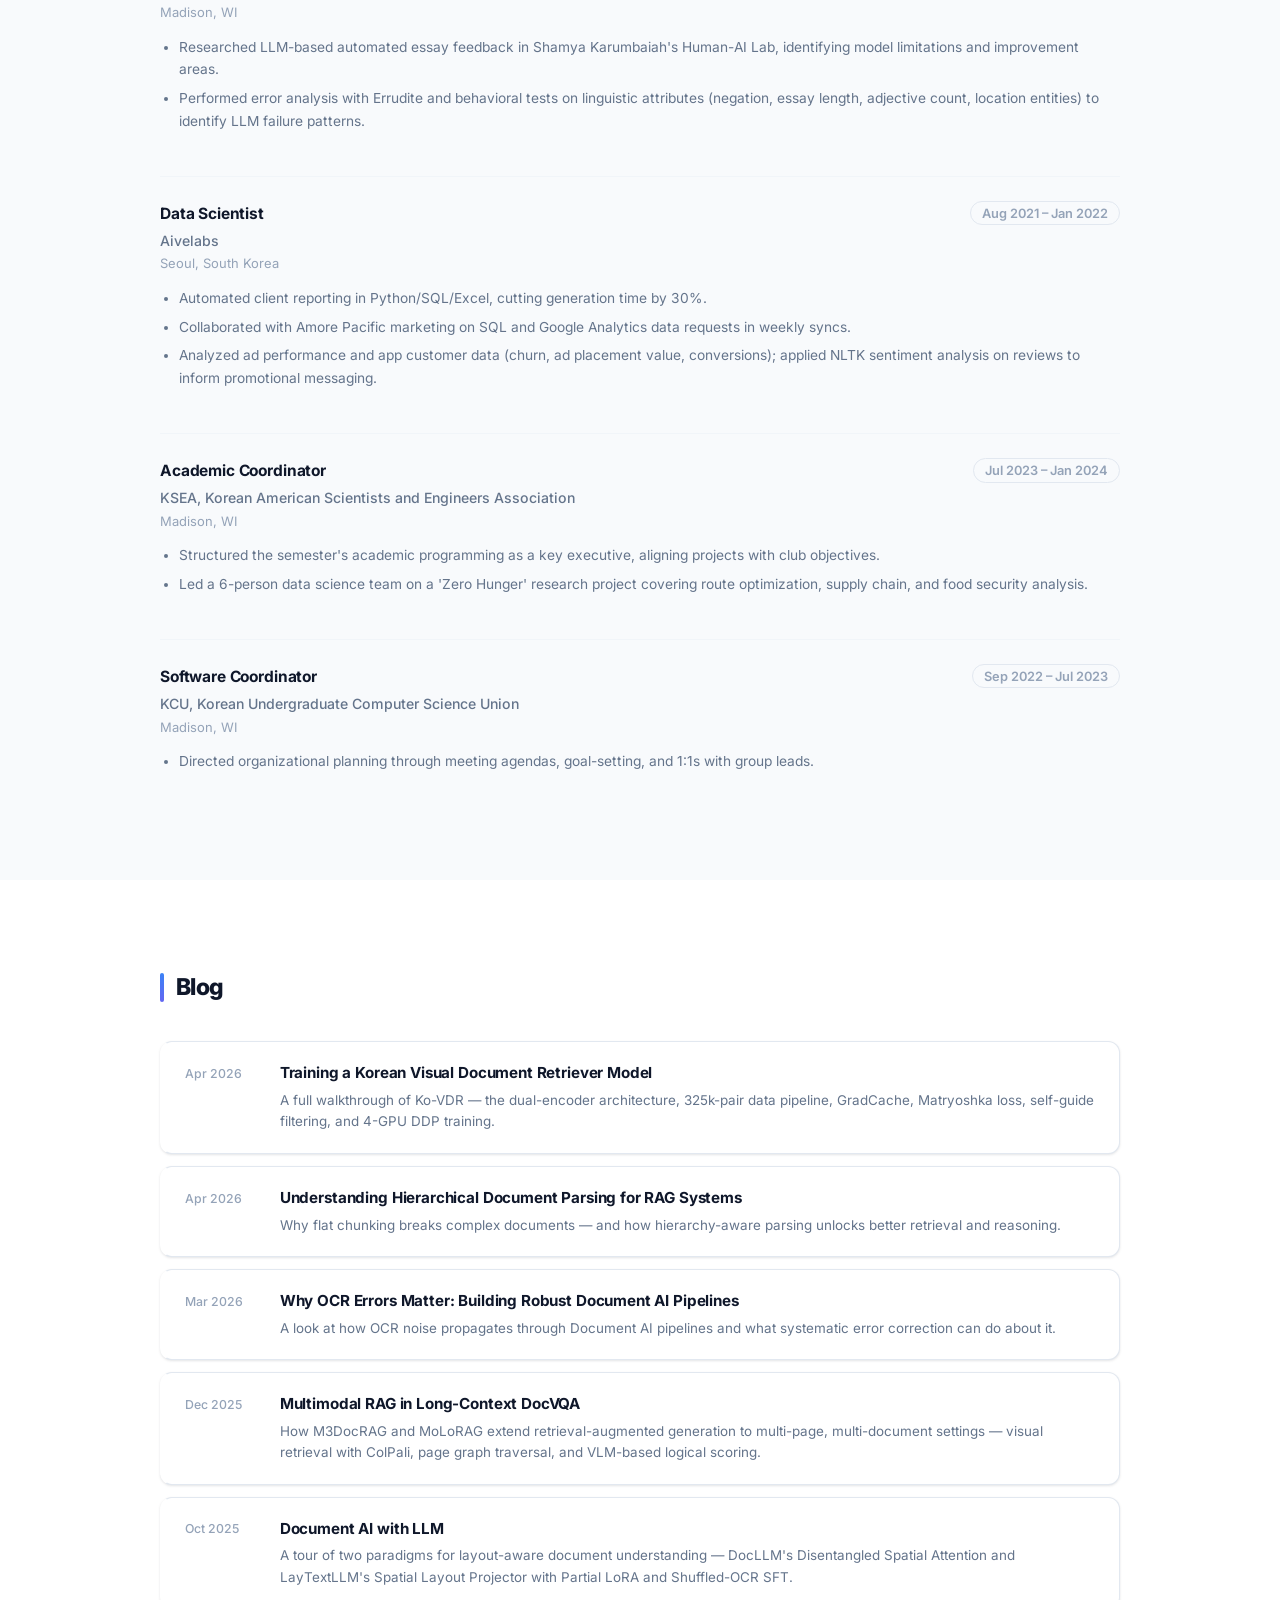
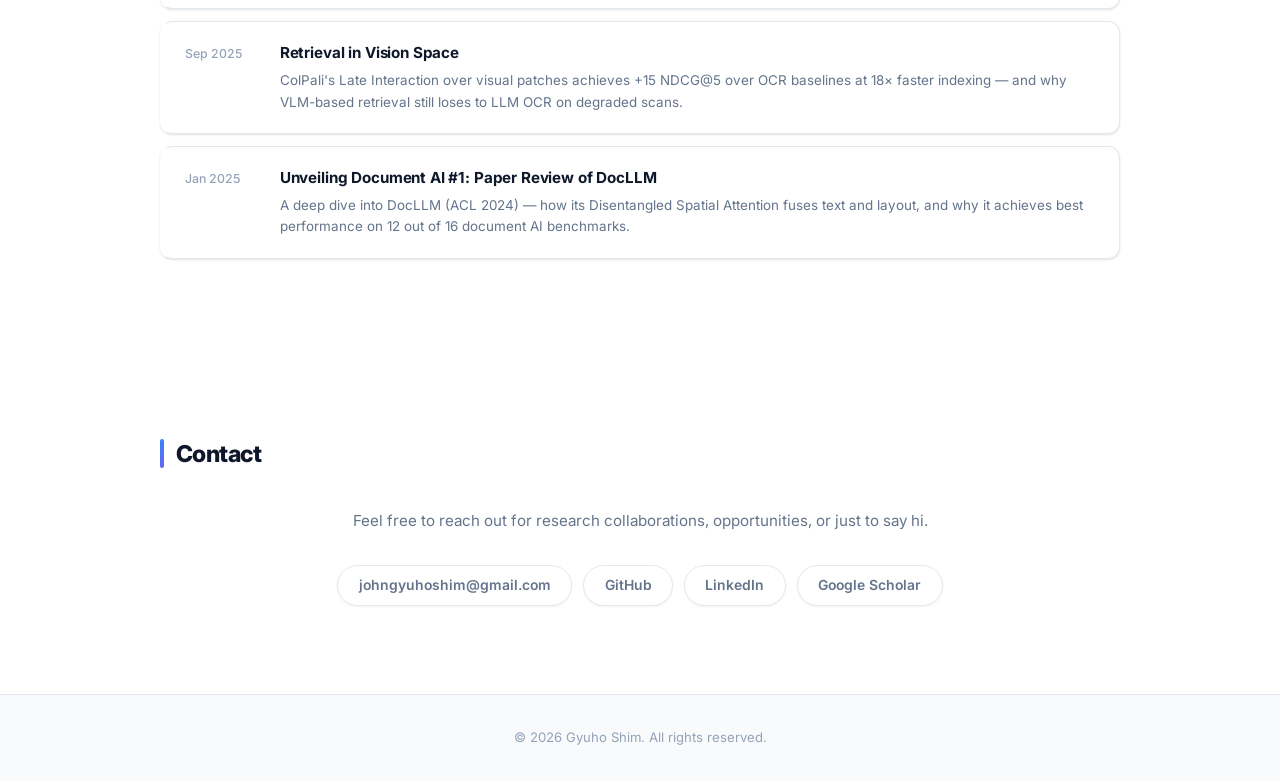
==== commit 193436f6: "Update hero bio and structured-data role to MakinaRocks FDE Co-Authored-By: Claude Opus 4.8 (1M cont" ====
--- a/index.html
+++ b/index.html
@@ -13,8 +13,8 @@
     "@context": "https://schema.org",
     "@type": "Person",
     "name": "Gyuho Shim",
-    "jobTitle": "LLM Engineer / Researcher",
-    "affiliation": { "@type": "Organization", "name": "Korea University NLP&AI Lab" },
+    "jobTitle": "Forward Deployed Engineer",
+    "affiliation": { "@type": "Organization", "name": "MakinaRocks" },
     "url": "https://gyuhoshim.github.io",
     "sameAs": [
       "https://github.com/gyuhoshim",
@@ -72,13 +72,13 @@
         Master's student at <strong>Korea University NLP&amp;AI Lab</strong>, advised by Prof. Heuiseok Lim.<br/>
         Previously BS (Triple Major: CS, Math, Statistics) at <strong>University of Wisconsin–Madison</strong>.<br/>
         Focused on <strong>Document AI</strong>, <strong>Multimodal RAG</strong>, <strong>LLM Training</strong>, and <strong>LLM Evaluation</strong>.<br/>
-        Seeking a <strong>전문연구요원 (Technical Research Personnel, 신규편입)</strong> position as an AI Engineer / Research Scientist.
+        Now a <strong>Forward Deployed Engineer</strong> on the AI Agent Team at <strong>MakinaRocks</strong>.
       </p>
       <p class="bio ko" style="display:none">
         고려대학교 NLP&amp;AI Lab 석사과정 (지도교수: 임희석 교수님).<br/>
         위스콘신-매디슨 대학교에서 CS·수학·통계 삼중 전공으로 학사 학위 취득.<br/>
         Document AI, Multimodal RAG, LLM 학습 및 평가를 연구하고 있습니다.<br/>
-        AI 엔지니어 / 연구과학자 직무의 <strong>전문연구요원(신규편입)</strong> 기회를 찾고 있습니다.
+        현재 <strong>MakinaRocks</strong> AI Agent 팀에서 <strong>Forward Deployed Engineer</strong>로 재직 중입니다.
       </p>
       <div class="hero-links">
         <a href="bio/resume.pdf" class="btn" target="_blank">CV (PDF)</a>
